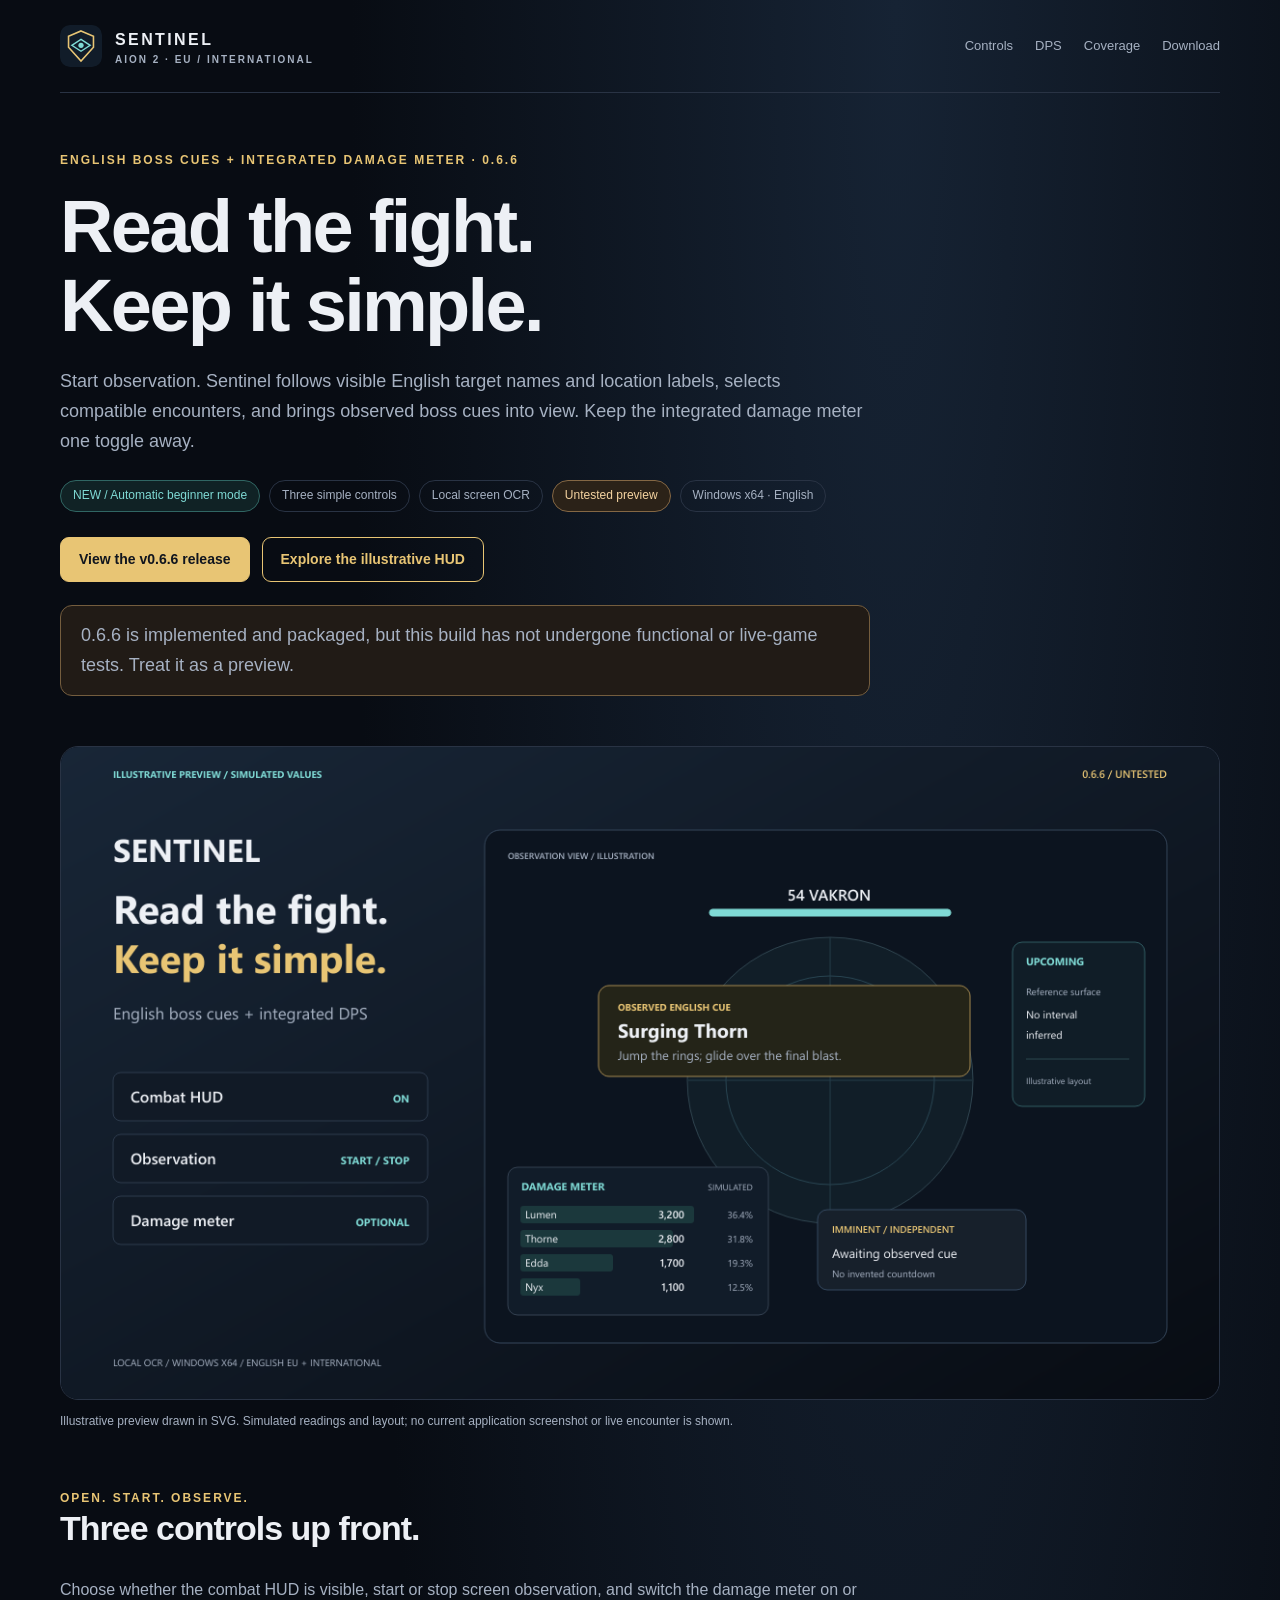
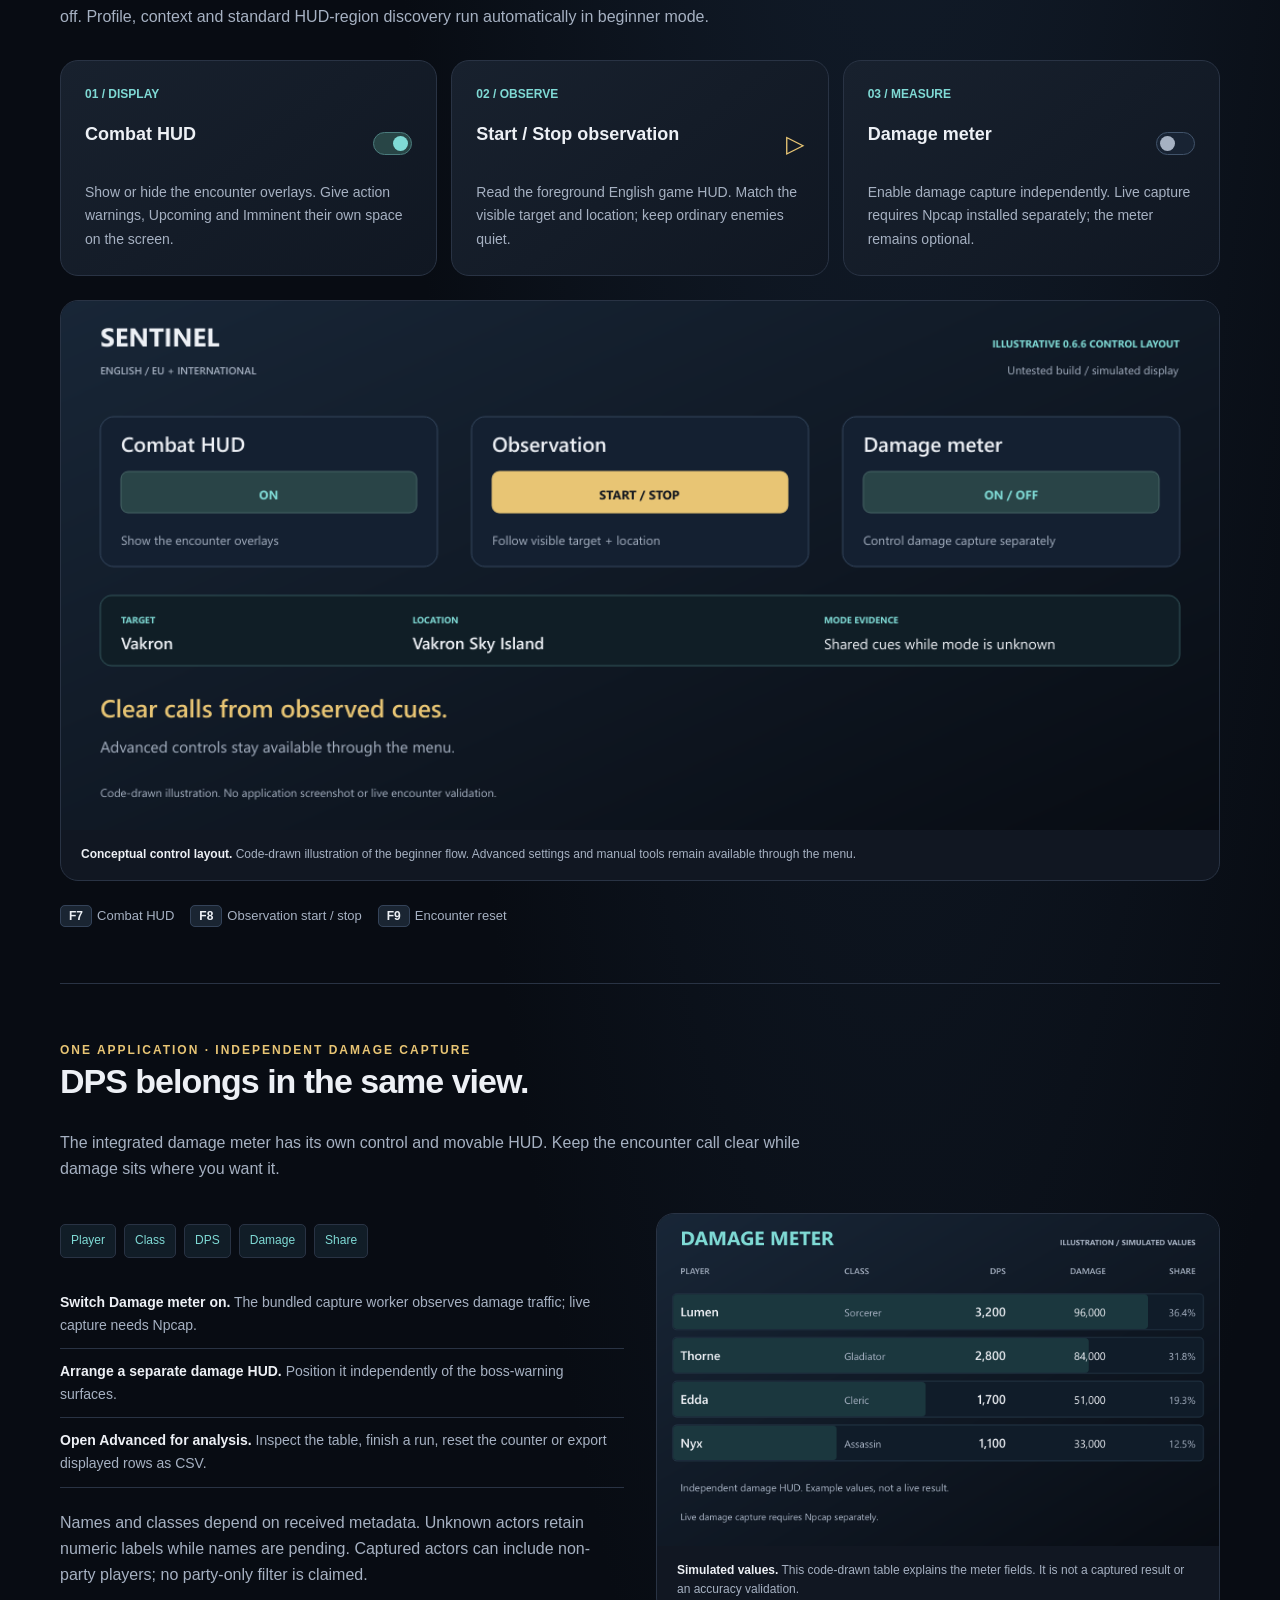
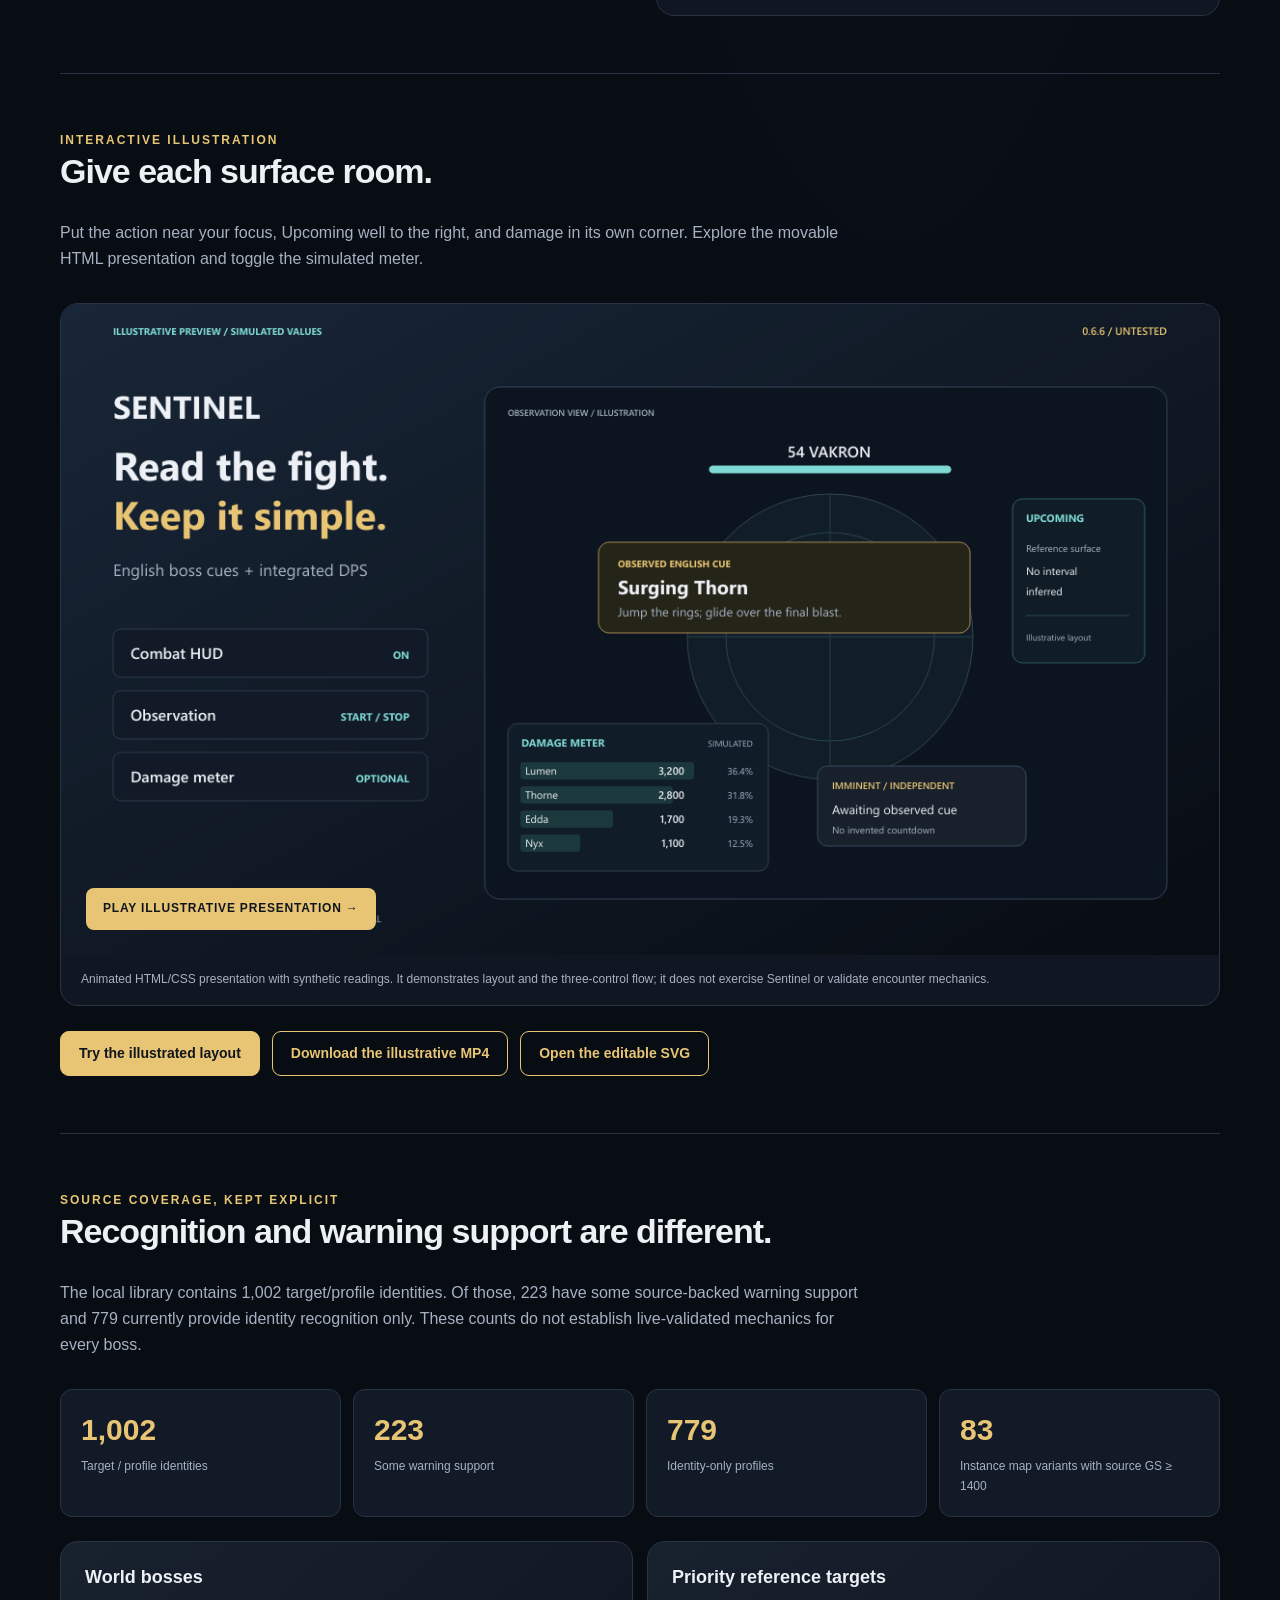
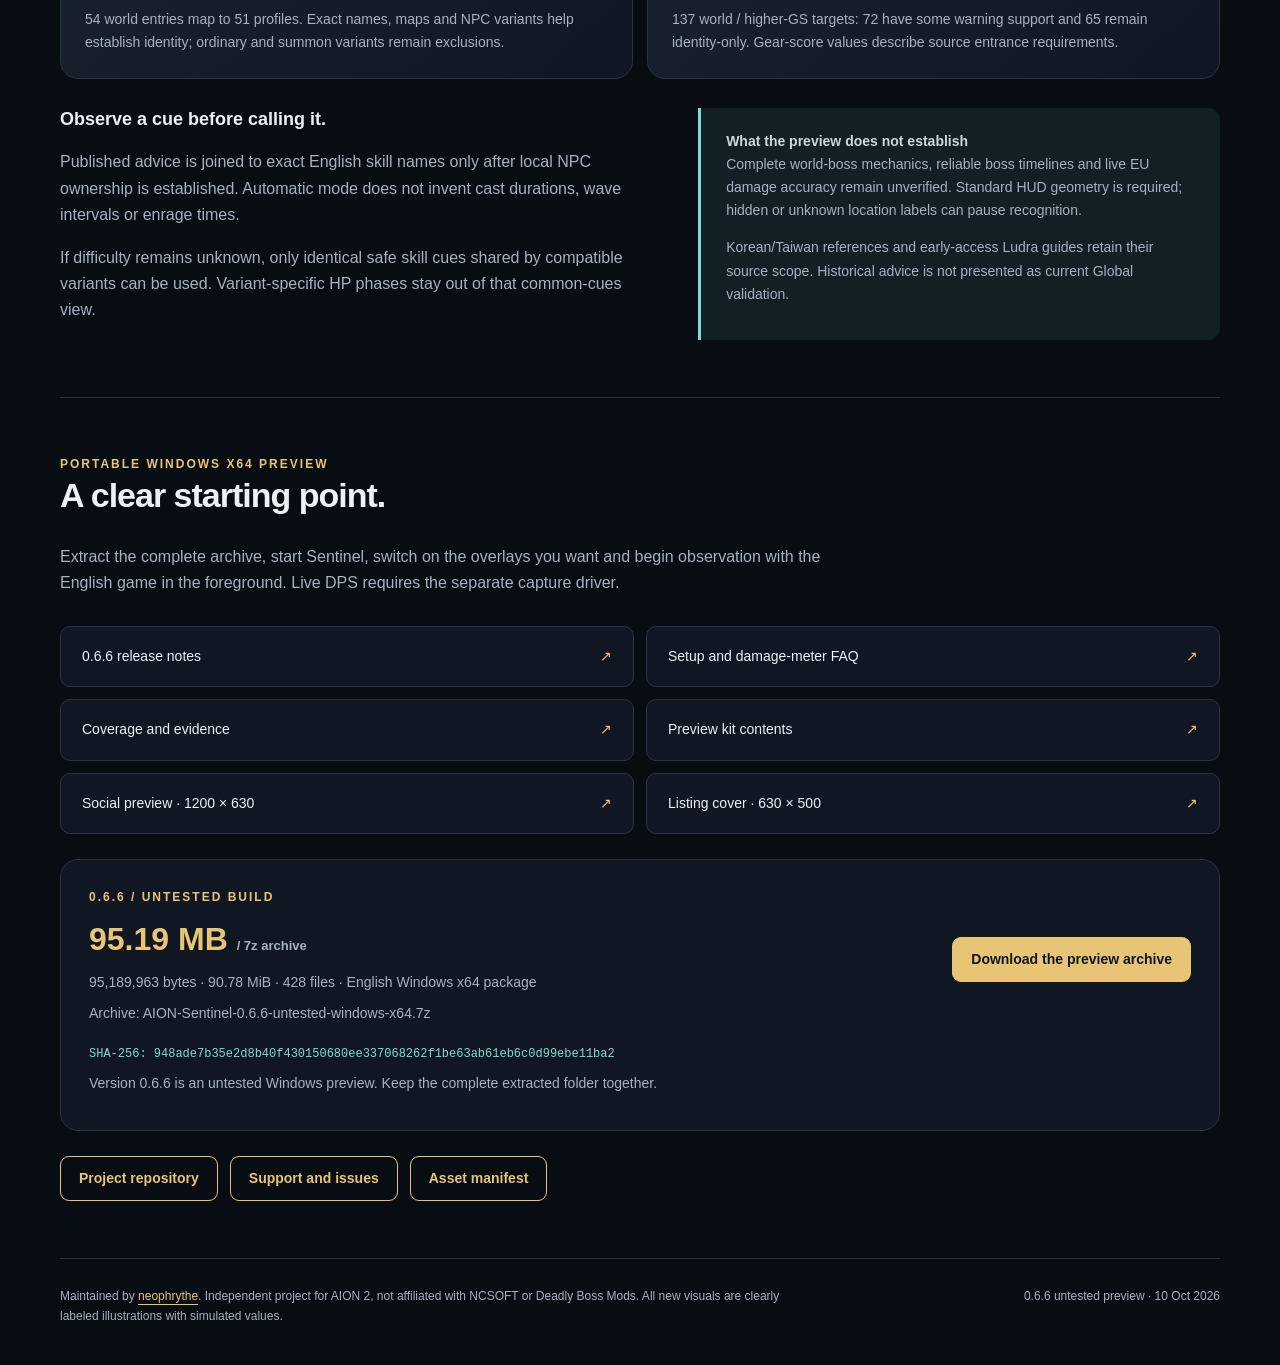
==== docs/index.html @ 68055889 "Publish Sentinel 0.6.6 preview documentation and marketing" ====
<!doctype html>
<html lang="en">
<head>
  <meta charset="utf-8">
  <meta name="viewport" content="width=device-width,initial-scale=1">
  <meta name="description" content="AION Sentinel 0.6.6: automatic English boss-cue observation, three simple controls and an integrated optional damage meter. Untested Windows preview maintained by neophrythe.">
  <meta property="og:title" content="AION Sentinel 0.6.6 — Read the fight. Keep it simple.">
  <meta property="og:description" content="English boss cues + integrated DPS. Three controls, automatic observation. Untested preview.">
  <meta property="og:image" content="https://neophrythe.github.io/Aion-2-Sentinel-DBM-and-Damage-Meter-/assets/sentinel-social.png">
  <title>AION Sentinel 0.6.6 — Read the fight. Keep it simple.</title>
  <link rel="icon" href="assets/sentinel-icon.svg" type="image/svg+xml">
  <link rel="stylesheet" href="assets/styles.css">
</head>
<body>
<div class="wrap">
  <header>
    <a class="brand" href="#top"><img src="assets/sentinel-icon.svg" alt="Sentinel emblem" width="42" height="42"><div>SENTINEL<small>AION 2 · EU / INTERNATIONAL</small></div></a>
    <nav aria-label="Page navigation"><a href="#simple">Controls</a><a href="#dps">DPS</a><a href="#coverage">Coverage</a><a href="#release">Download</a></nav>
  </header>
  <main id="top">
    <div class="intro">
      <div class="eyebrow">English boss cues + integrated damage meter · 0.6.6</div>
      <h1>Read the fight.<br>Keep it simple.</h1>
      <p>Start observation. Sentinel follows visible English target names and location labels, selects compatible encounters, and brings observed boss cues into view. Keep the integrated damage meter one toggle away.</p>
      <div class="pill-row"><span class="pill new">NEW / Automatic beginner mode</span><span class="pill">Three simple controls</span><span class="pill">Local screen OCR</span><span class="pill warning">Untested preview</span><span class="pill">Windows x64 · English</span></div>
      <div class="actions"><a class="button" href="https://github.com/neophrythe/Aion-2-Sentinel-DBM-and-Damage-Meter-/releases/tag/v0.6.6">View the v0.6.6 release</a><a class="button secondary" href="motion/index.html">Explore the illustrative HUD</a></div>
      <p class="status-note">0.6.6 is implemented and packaged, but this build has not undergone functional or live-game tests. Treat it as a preview.</p>
    </div>
    <figure class="hero-art"><img src="assets/sentinel-hero.png" alt="Code-drawn Sentinel illustration showing three controls, an observed boss cue and separate damage, Upcoming and Imminent surfaces" width="1200" height="675"></figure>
    <p class="caption">Illustrative preview drawn in SVG. Simulated readings and layout; no current application screenshot or live encounter is shown.</p>

    <section id="simple">
      <div class="section-head"><div class="eyebrow">Open. Start. Observe.</div><h2>Three controls up front.</h2><p>Choose whether the combat HUD is visible, start or stop screen observation, and switch the damage meter on or off. Profile, context and standard HUD-region discovery run automatically in beginner mode.</p></div>
      <div class="cards">
        <article class="card"><div class="number">01 / DISPLAY</div><div class="control-label"><h3>Combat HUD</h3><span class="switch" aria-hidden="true"></span></div><p>Show or hide the encounter overlays. Give action warnings, Upcoming and Imminent their own space on the screen.</p></article>
        <article class="card"><div class="number">02 / OBSERVE</div><div class="control-label"><h3>Start / Stop observation</h3><span class="play-icon" aria-hidden="true">▷</span></div><p>Read the foreground English game HUD. Match the visible target and location; keep ordinary enemies quiet.</p></article>
        <article class="card"><div class="number">03 / MEASURE</div><div class="control-label"><h3>Damage meter</h3><span class="switch optional" aria-hidden="true"></span></div><p>Enable damage capture independently. Live capture requires Npcap installed separately; the meter remains optional.</p></article>
      </div>
      <figure class="shot" style="margin-top:24px"><img src="assets/control-illustration.png" alt="Illustrative 0.6.6 beginner control layout with Combat HUD, Start / Stop observation and Damage meter" width="1120" height="512" loading="lazy"><figcaption><strong>Conceptual control layout.</strong> Code-drawn illustration of the beginner flow. Advanced settings and manual tools remain available through the menu.</figcaption></figure>
      <div class="keys"><span><kbd>F7</kbd>Combat HUD</span><span><kbd>F8</kbd>Observation start / stop</span><span><kbd>F9</kbd>Encounter reset</span></div>
    </section>

    <section id="dps">
      <div class="section-head"><div class="eyebrow">One application · Independent damage capture</div><h2>DPS belongs in the same view.</h2><p>The integrated damage meter has its own control and movable HUD. Keep the encounter call clear while damage sits where you want it.</p></div>
      <div class="two-col">
        <div><div class="meter-facts"><span>Player</span><span>Class</span><span>DPS</span><span>Damage</span><span>Share</span></div>
          <ol class="steps"><li><strong>Switch Damage meter on.</strong> The bundled capture worker observes damage traffic; live capture needs Npcap.</li><li><strong>Arrange a separate damage HUD.</strong> Position it independently of the boss-warning surfaces.</li><li><strong>Open Advanced for analysis.</strong> Inspect the table, finish a run, reset the counter or export displayed rows as CSV.</li></ol>
          <p>Names and classes depend on received metadata. Unknown actors retain numeric labels while names are pending. Captured actors can include non-party players; no party-only filter is claimed.</p>
        </div>
        <figure class="shot"><img src="assets/damage-illustration.png" alt="Illustrative damage table with simulated players Lumen, Thorne, Edda and Nyx and example DPS, damage and share" width="720" height="425" loading="lazy"><figcaption><strong>Simulated values.</strong> This code-drawn table explains the meter fields. It is not a captured result or an accuracy validation.</figcaption></figure>
      </div>
    </section>

    <section id="motion">
      <div class="section-head"><div class="eyebrow">Interactive illustration</div><h2>Give each surface room.</h2><p>Put the action near your focus, Upcoming well to the right, and damage in its own corner. Explore the movable HTML presentation and toggle the simulated meter.</p></div>
      <figure class="shot"><a class="motion-poster" href="motion/index.html"><img src="assets/sentinel-hero.png" alt="Open the interactive illustrated HUD layout; Upcoming sits well right of the action and DPS panels" width="1200" height="675" loading="lazy"></a><figcaption>Animated HTML/CSS presentation with synthetic readings. It demonstrates layout and the three-control flow; it does not exercise Sentinel or validate encounter mechanics.</figcaption></figure>
      <div class="actions"><a class="button" href="motion/index.html">Try the illustrated layout</a><a class="button secondary" href="motion/sentinel-0.6.6-illustrative-preview.mp4" download>Download the illustrative MP4</a><a class="button secondary" href="assets/sentinel-hero.svg">Open the editable SVG</a></div>
    </section>

    <section id="coverage">
      <div class="section-head"><div class="eyebrow">Source coverage, kept explicit</div><h2>Recognition and warning support are different.</h2><p>The local library contains 1,002 target/profile identities. Of those, 223 have some source-backed warning support and 779 currently provide identity recognition only. These counts do not establish live-validated mechanics for every boss.</p></div>
      <div class="stats"><div class="stat"><strong>1,002</strong><span>Target / profile identities</span></div><div class="stat"><strong>223</strong><span>Some warning support</span></div><div class="stat"><strong>779</strong><span>Identity-only profiles</span></div><div class="stat"><strong>83</strong><span>Instance map variants with source GS ≥ 1400</span></div></div>
      <div class="detail-grid"><article class="card"><h3>World bosses</h3><p>54 world entries map to 51 profiles. Exact names, maps and NPC variants help establish identity; ordinary and summon variants remain exclusions.</p></article><article class="card"><h3>Priority reference targets</h3><p>137 world / higher-GS targets: 72 have some warning support and 65 remain identity-only. Gear-score values describe source entrance requirements.</p></article></div>
      <div class="scope" style="margin-top:29px">
        <div><h3>Observe a cue before calling it.</h3><p>Published advice is joined to exact English skill names only after local NPC ownership is established. Automatic mode does not invent cast durations, wave intervals or enrage times.</p><p>If difficulty remains unknown, only identical safe skill cues shared by compatible variants can be used. Variant-specific HP phases stay out of that common-cues view.</p></div>
        <aside class="note"><strong>What the preview does not establish</strong><p>Complete world-boss mechanics, reliable boss timelines and live EU damage accuracy remain unverified. Standard HUD geometry is required; hidden or unknown location labels can pause recognition.</p><p>Korean/Taiwan references and early-access Ludra guides retain their source scope. Historical advice is not presented as current Global validation.</p></aside>
      </div>
    </section>

    <section id="release">
      <div class="section-head"><div class="eyebrow">Portable Windows x64 preview</div><h2>A clear starting point.</h2><p>Extract the complete archive, start Sentinel, switch on the overlays you want and begin observation with the English game in the foreground. Live DPS requires the separate capture driver.</p></div>
      <div class="documents"><a class="doc" href="copy/GITHUB_RELEASE_EN.md">0.6.6 release notes <span>↗</span></a><a class="doc" href="copy/FAQ_EN.md">Setup and damage-meter FAQ <span>↗</span></a><a class="doc" href="copy/CLAIMS_AUDIT.md">Coverage and evidence <span>↗</span></a><a class="doc" href="README.md">Preview kit contents <span>↗</span></a><a class="doc" href="assets/sentinel-social.png">Social preview · 1200 × 630 <span>↗</span></a><a class="doc" href="assets/sentinel-itch-cover.png">Listing cover · 630 × 500 <span>↗</span></a></div>
      <div class="release"><div class="package-row"><div><div class="eyebrow">0.6.6 / Untested build</div><div class="size">95.19 MB <small>/ 7z archive</small></div><p>95,189,963 bytes · 90.78 MiB · 428 files · English Windows x64 package</p><p>Archive: AION-Sentinel-0.6.6-untested-windows-x64.7z</p></div><div class="actions" style="margin-top:0"><a class="button" href="https://github.com/neophrythe/Aion-2-Sentinel-DBM-and-Damage-Meter-/releases/download/v0.6.6/AION-Sentinel-0.6.6-untested-windows-x64.7z">Download the preview archive</a></div></div><code class="checksum">SHA-256: 948ade7b35e2d8b40f430150680ee337068262f1be63ab61eb6c0d99ebe11ba2</code><p>Version 0.6.6 is an untested Windows preview. Keep the complete extracted folder together.</p></div>
      <div class="actions"><a class="button secondary" href="https://github.com/neophrythe/Aion-2-Sentinel-DBM-and-Damage-Meter-">Project repository</a><a class="button secondary" href="https://github.com/neophrythe/Aion-2-Sentinel-DBM-and-Damage-Meter-/issues">Support and issues</a><a class="button secondary" href="ASSET_MANIFEST.json">Asset manifest</a></div>
    </section>
  </main>
  <footer><p>Maintained by <a href="https://github.com/neophrythe">neophrythe</a>. Independent project for AION 2, not affiliated with NCSOFT or Deadly Boss Mods. All new visuals are clearly labeled illustrations with simulated values.</p><span>0.6.6 untested preview · 10 Oct 2026</span></footer>
</div>
</body>
</html>
---- docs/assets/styles.css ----
:root{color-scheme:dark;--bg:#080c13;--surface:#111722;--line:#293344;--text:#edf0f5;--muted:#a6b1c2;--gold:#e8c574;--teal:#7fdad5;--radius:18px}
*{box-sizing:border-box}html{scroll-behavior:smooth;scroll-padding-top:24px}body{margin:0;background:radial-gradient(ellipse at 70% 0,#162334 0,transparent 43%),var(--bg);color:var(--text);font:16px/1.65 "Segoe UI",Arial,sans-serif}a{color:var(--gold);text-underline-offset:4px}a:hover{color:#fff0c9}img{display:block;max-width:100%;height:auto}button{font:inherit}.wrap{width:min(1160px,calc(100% - 48px));margin:auto}
header{display:flex;justify-content:space-between;align-items:center;gap:22px;padding:25px 0;border-bottom:1px solid var(--line)}.brand{display:flex;align-items:center;gap:13px;font-weight:650;letter-spacing:2.4px;text-decoration:none;color:var(--text)}.brand img{width:42px;height:42px;border-radius:10px}.brand small{display:block;font-size:10px;letter-spacing:2px;color:var(--muted);line-height:1.1}nav{display:flex;gap:22px;font-size:13px}nav a{color:var(--muted);text-decoration:none}
h1,h2,h3,p{margin-top:0}.eyebrow{font-size:12px;letter-spacing:2px;text-transform:uppercase;color:var(--gold);font-weight:600}h1{font-size:clamp(42px,6vw,74px);line-height:1.07;letter-spacing:-2.7px;margin:16px 0 22px}h2{font-size:34px;line-height:1.2;letter-spacing:-1px}h3{font-size:18px;line-height:1.3}.intro{padding:58px 0 32px}.intro p{max-width:810px;font-size:18px;color:var(--muted)}.pill-row{display:flex;flex-wrap:wrap;gap:9px;margin:24px 0}.pill{border:1px solid var(--line);border-radius:30px;padding:5px 12px;font-size:12px;color:var(--muted)}.pill.new{border-color:#306663;color:var(--teal);background:#102225}.pill.warning{border-color:#846744;color:#f5d4a1;background:#2b2218}
.actions{display:flex;flex-wrap:wrap;gap:12px;margin-top:25px}.button{display:inline-flex;align-items:center;justify-content:center;min-height:45px;padding:9px 18px;background:var(--gold);color:#10151e;border:1px solid var(--gold);border-radius:9px;font-size:14px;font-weight:650;text-decoration:none}.button:hover{color:#10151e;background:#ffdf93}.button.secondary{background:transparent;color:var(--gold)}.hero-art{border:1px solid var(--line);border-radius:var(--radius);overflow:hidden;background:#101722;margin:0}.hero-art img{width:100%}.caption{font-size:12px;color:var(--muted);margin:12px 0 0}section{padding:57px 0;border-bottom:1px solid var(--line)}.section-head{max-width:800px;margin-bottom:30px}.section-head p{color:var(--muted)}
.cards{display:grid;grid-template-columns:repeat(3,1fr);gap:14px}.card{padding:24px;border:1px solid var(--line);background:linear-gradient(140deg,#18212e,#101722);border-radius:var(--radius)}.card .number{font-size:12px;color:var(--teal);margin-bottom:18px;font-weight:650}.card p{color:var(--muted);font-size:14px;margin-bottom:0}.control-label{display:flex;align-items:center;justify-content:space-between;gap:16px;margin:17px 0}.switch{width:39px;height:23px;background:#284546;border:1px solid #4b7c7d;border-radius:20px;position:relative}.switch:after{content:"";width:15px;height:15px;border-radius:50%;position:absolute;top:3px;right:3px;background:var(--teal)}.switch.optional{background:#182333;border-color:#41536a}.switch.optional:after{left:3px;right:auto;background:#a6b1c2}.play-icon{color:var(--gold);font-size:24px}
.two-col{display:grid;grid-template-columns:1fr 1fr;gap:32px;align-items:center}.two-col p{color:var(--muted)}.meter-facts{display:flex;flex-wrap:wrap;gap:8px}.meter-facts span{font-size:12px;padding:6px 10px;border:1px solid var(--line);border-radius:5px;background:#111d27;color:var(--teal)}.steps{list-style:none;padding:0;margin:22px 0}.steps li{padding:11px 0;border-bottom:1px solid var(--line);color:var(--muted);font-size:14px}.steps strong{color:var(--text)}figure{margin:0}.shot{border:1px solid var(--line);border-radius:var(--radius);overflow:hidden;background:var(--surface)}.shot img{width:100%}.shot figcaption{padding:15px 20px;font-size:12px;color:var(--muted)}.shot figcaption strong{color:var(--text)}
.scope{display:grid;grid-template-columns:1.15fr 1fr;gap:38px}.scope p{color:var(--muted)}.note{border-left:3px solid var(--teal);background:#102025;border-radius:0 12px 12px 0;padding:22px 25px;color:#cbd9df;font-size:14px}.note p:last-child{margin-bottom:0}.stats{display:grid;grid-template-columns:repeat(4,1fr);gap:12px;margin:24px 0}.stat{padding:20px;border:1px solid var(--line);border-radius:12px;background:#111a26}.stat strong{display:block;font-size:30px;color:var(--gold);font-weight:650;line-height:1.3}.stat span{display:block;margin-top:8px;font-size:12px;color:var(--muted)}.detail-grid{display:grid;grid-template-columns:1fr 1fr;gap:14px}.documents{display:grid;grid-template-columns:repeat(2,1fr);gap:12px}.doc{display:flex;justify-content:space-between;gap:18px;padding:18px 21px;background:var(--surface);border:1px solid var(--line);border-radius:10px;text-decoration:none;color:var(--text);font-size:14px}.doc span{color:var(--gold)}.doc:hover{border-color:var(--gold);color:var(--text)}
.release{background:var(--surface);padding:28px;border:1px solid var(--line);border-radius:var(--radius);margin-top:25px}.release p{margin:7px 0;color:var(--muted);font-size:14px}.release .size{font-size:32px;color:var(--gold);font-weight:650;line-height:1.25;margin:12px 0}.release small{color:var(--muted);font-size:13px}.checksum{display:block;font:12px/1.8 Consolas,monospace;overflow-wrap:anywhere;color:var(--teal);margin-top:12px}.package-row{display:flex;justify-content:space-between;gap:25px;align-items:center}.keys{display:flex;flex-wrap:wrap;gap:16px;margin-top:24px;font-size:13px;color:var(--muted)}kbd{background:#1a2532;border:1px solid #344359;border-radius:5px;padding:3px 8px;margin-right:5px;color:var(--text);font:600 12px "Segoe UI",sans-serif}footer{display:flex;justify-content:space-between;gap:30px;padding:28px 0 38px;color:var(--muted);font-size:12px}footer p{max-width:720px;margin:0}a:focus-visible,button:focus-visible{outline:2px solid var(--teal);outline-offset:5px}
.motion-poster{position:relative;text-decoration:none;display:block}.motion-poster:after{content:"PLAY ILLUSTRATIVE PRESENTATION →";position:absolute;bottom:25px;left:25px;padding:11px 17px;background:#e8c574;color:#10151e;border-radius:8px;font-size:12px;font-weight:700;letter-spacing:.8px}.status-note{border:1px solid #745d3e;background:#211b16;border-radius:12px;padding:15px 20px;margin-top:23px;color:#ebd8bc;font-size:14px}
@media(max-width:850px){.cards{grid-template-columns:1fr}.scope,.two-col{grid-template-columns:1fr;gap:22px}.stats{grid-template-columns:repeat(2,1fr)}.package-row{align-items:flex-start;flex-direction:column}h1{letter-spacing:-1.5px}nav{gap:15px}.intro{padding-top:43px}.control-label{margin:11px 0}.card .number{margin-bottom:10px}}@media(max-width:550px){.wrap{width:calc(100% - 30px)}header{align-items:flex-start}nav{gap:9px;flex-wrap:wrap;justify-content:flex-end;max-width:165px}.brand{font-size:12px;letter-spacing:1px}.brand img{width:33px;height:33px}.intro p{font-size:16px}.documents,.detail-grid{grid-template-columns:1fr}section{padding:39px 0}h2{font-size:27px}footer{flex-direction:column;gap:18px}.motion-poster:after{font-size:9px;left:12px;bottom:12px;padding:8px}.stat{padding:17px}.stat strong{font-size:26px}}@media(prefers-reduced-motion:reduce){html{scroll-behavior:auto}}@media print{body{background:white;color:#111}header,nav,.actions,.motion-poster:after{display:none}.wrap{width:100%}.card,.shot,.note,.release,.doc,.stat{background:white;color:#111;break-inside:avoid}.caption,p,.card p,.section-head p,.scope p,.release p,footer,.stat span{color:#333}a{color:#111}section{padding:20px 0}.intro{padding:15px 0}}
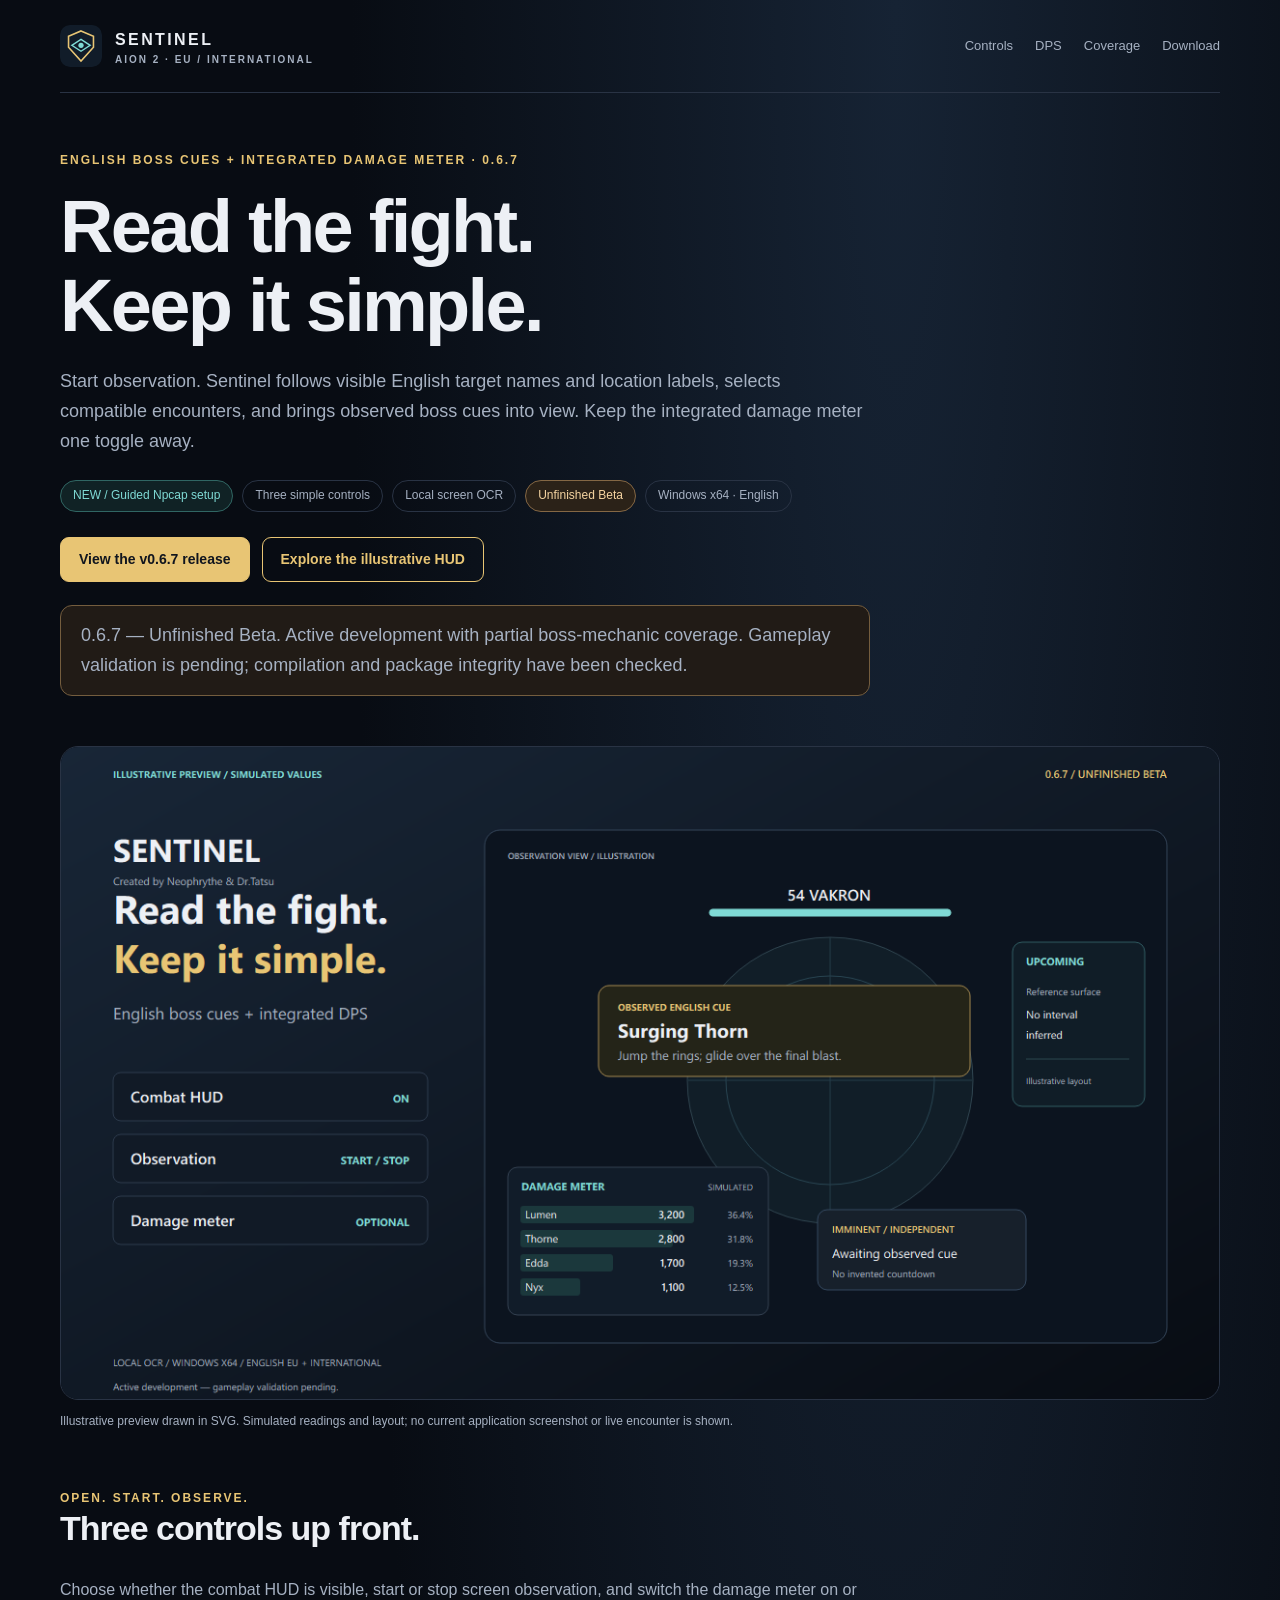
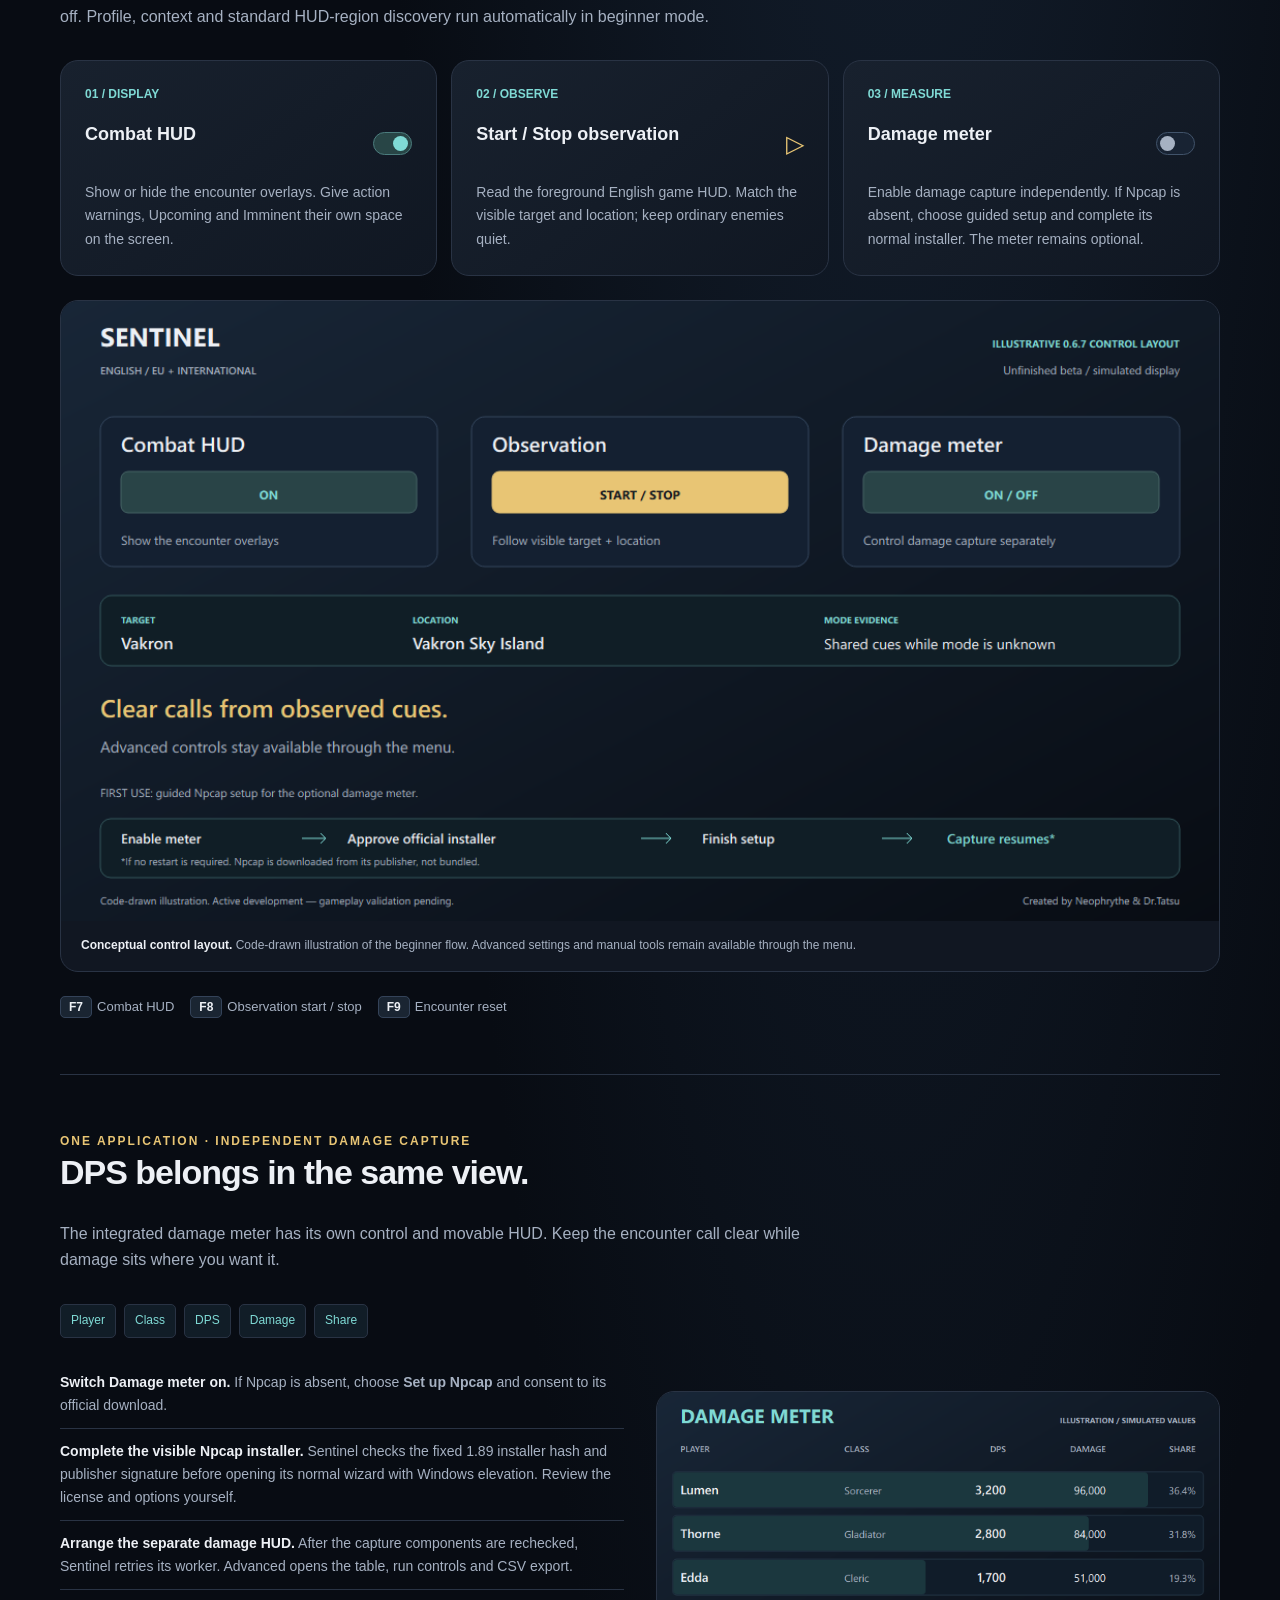
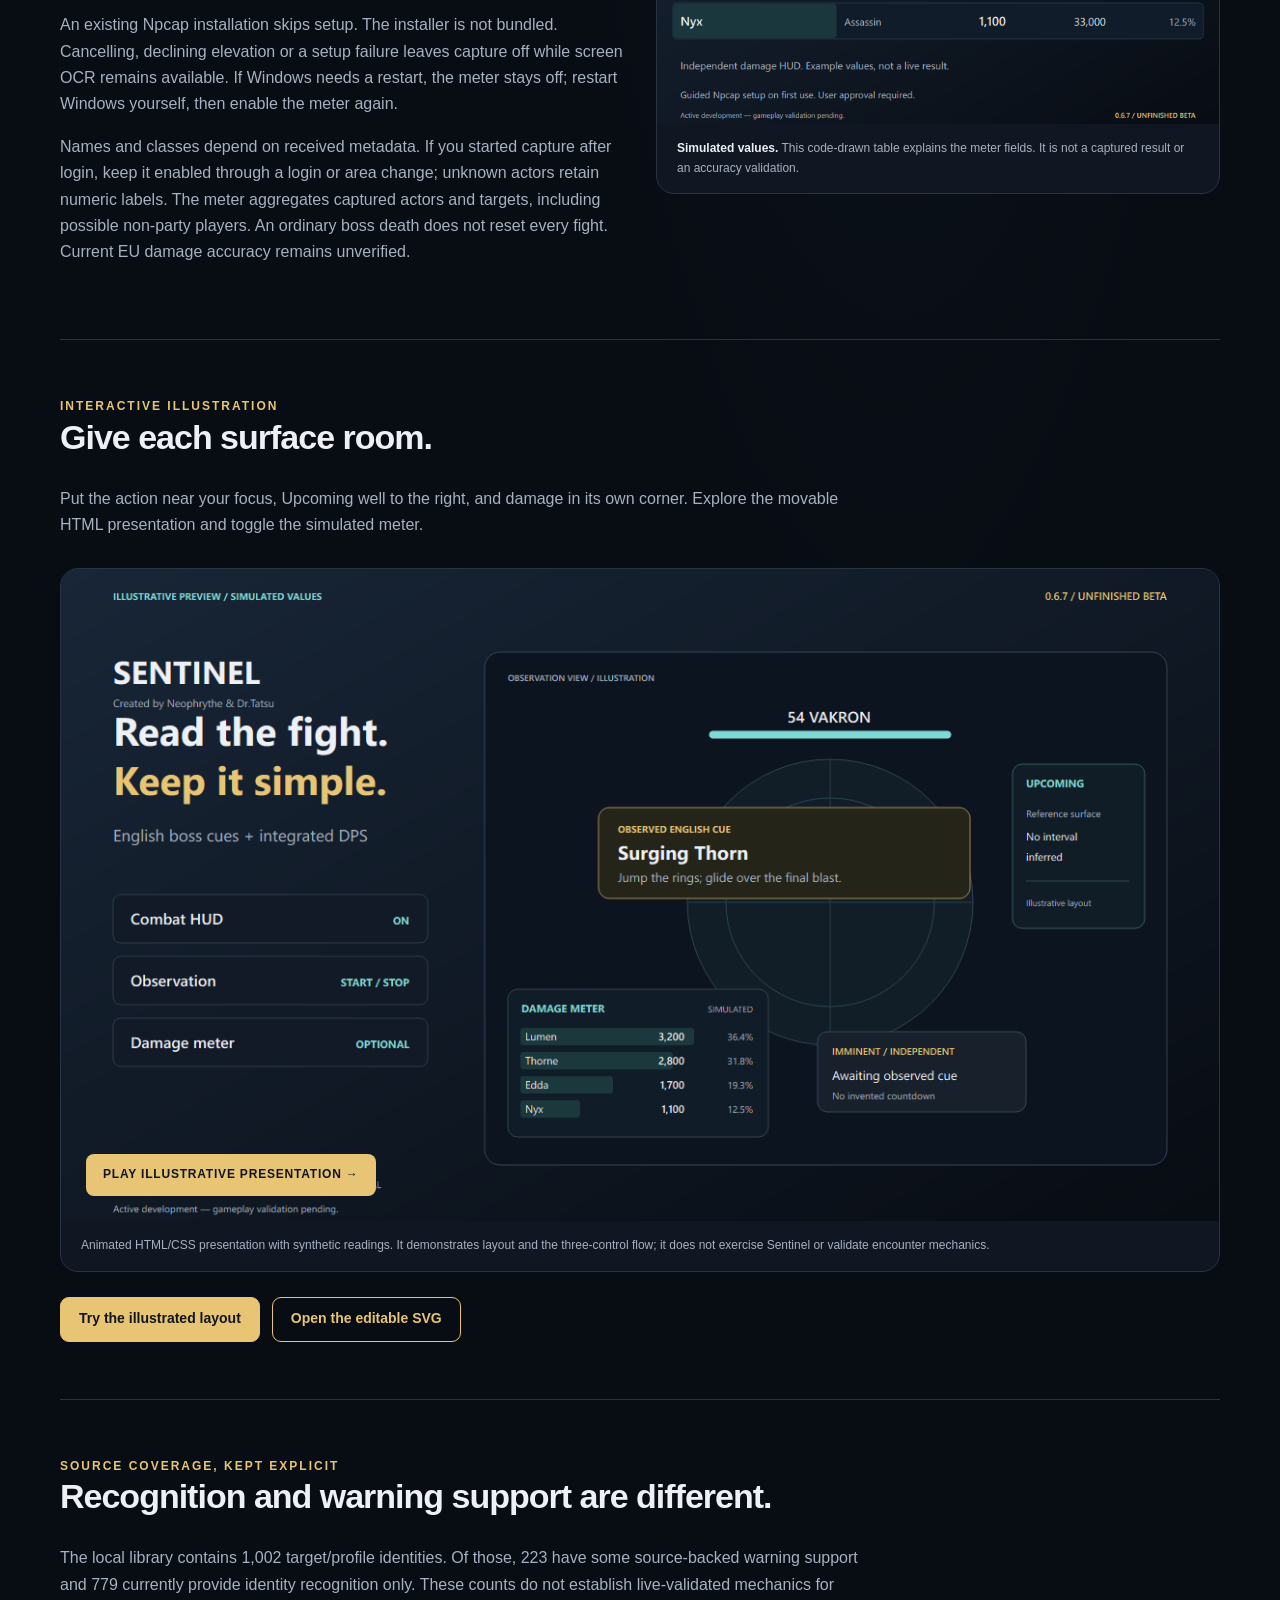
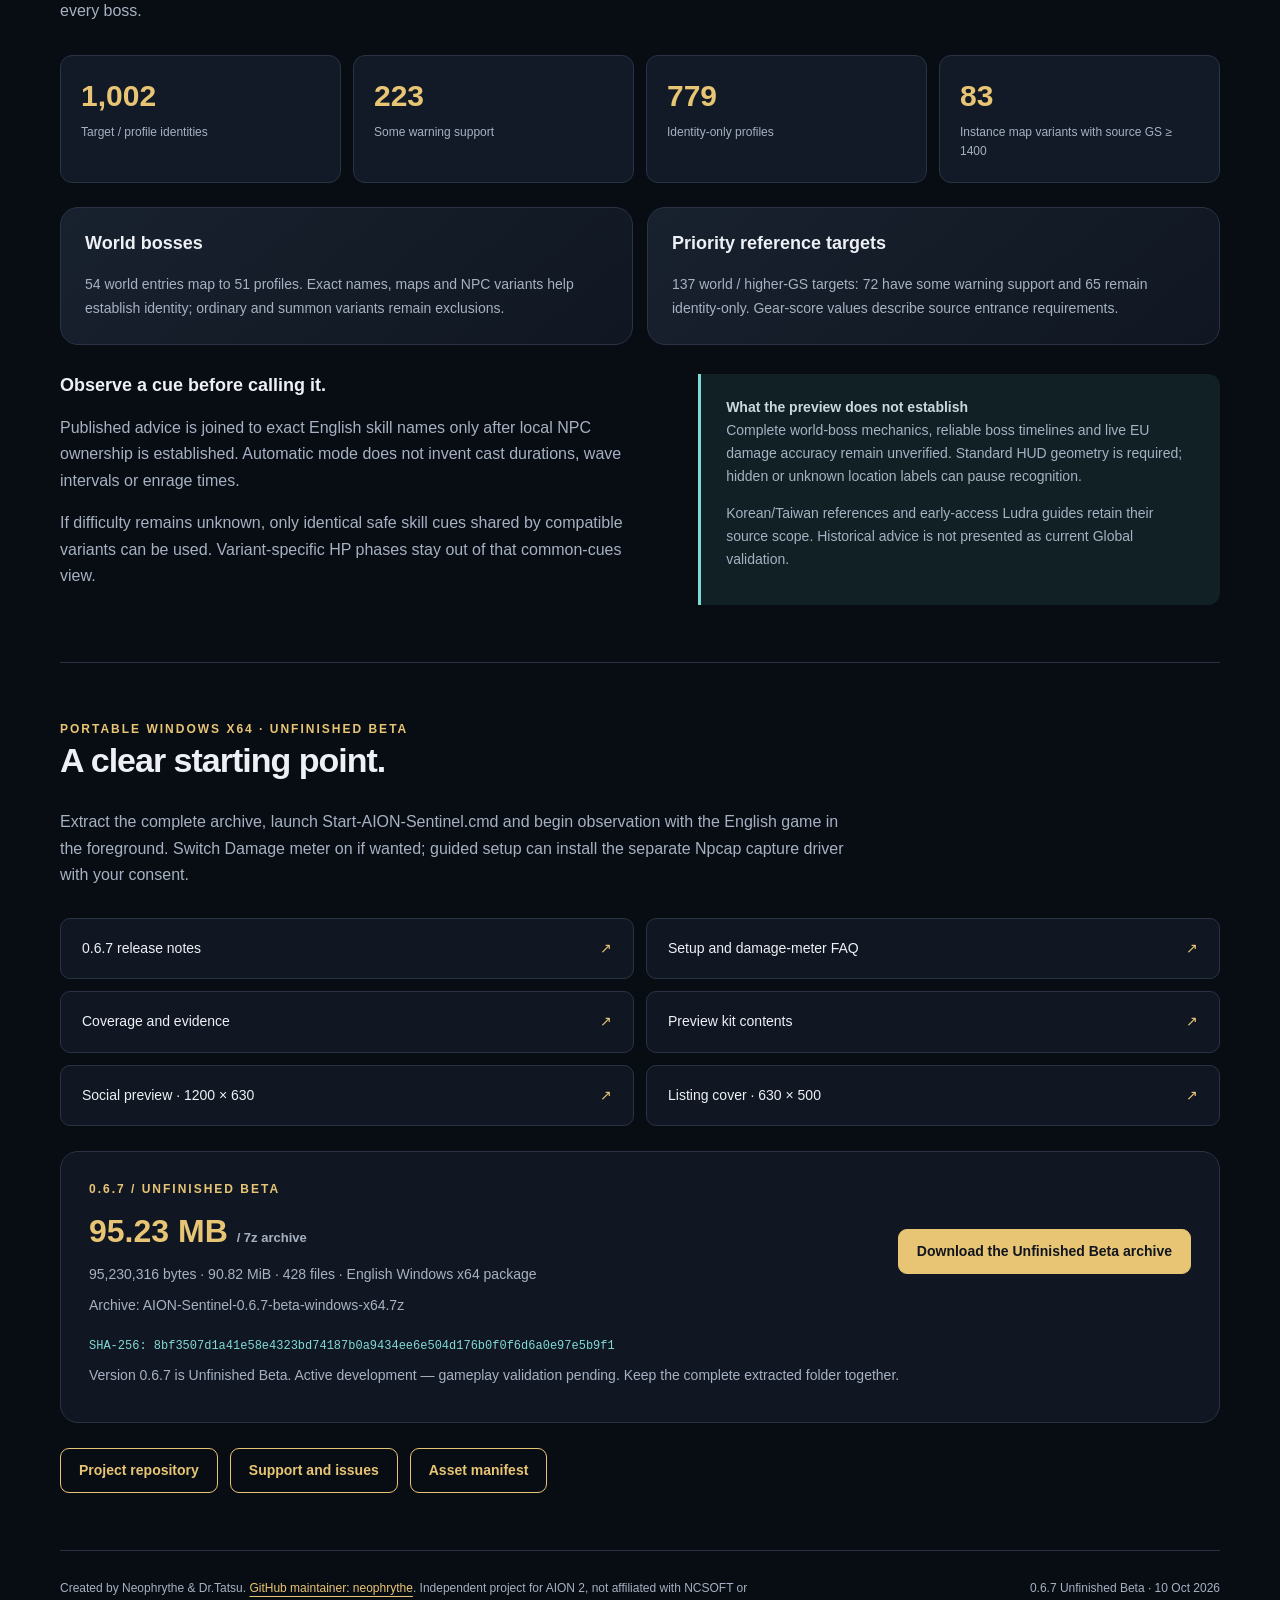
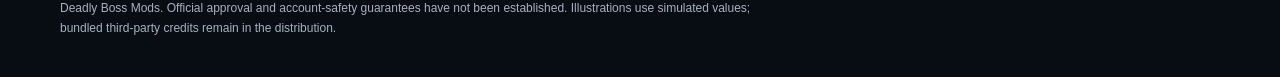
==== commit 394963db: "Update Sentinel presentation and Unfinished Beta wording" ====
--- a/docs/index.html
+++ b/docs/index.html
@@ -3,30 +3,30 @@
 <head>
   <meta charset="utf-8">
   <meta name="viewport" content="width=device-width,initial-scale=1">
-  <meta name="description" content="AION Sentinel 0.6.6: automatic English boss-cue observation, three simple controls and an integrated optional damage meter. Untested Windows preview maintained by neophrythe.">
-  <meta property="og:title" content="AION Sentinel 0.6.6 — Read the fight. Keep it simple.">
-  <meta property="og:description" content="English boss cues + integrated DPS. Three controls, automatic observation. Untested preview.">
-  <meta property="og:image" content="https://neophrythe.github.io/Aion-2-Sentinel-DBM-and-Damage-Meter-/assets/sentinel-social.png">
-  <title>AION Sentinel 0.6.6 — Read the fight. Keep it simple.</title>
-  <link rel="icon" href="assets/sentinel-icon.svg" type="image/svg+xml">
-  <link rel="stylesheet" href="assets/styles.css">
+  <meta name="description" content="AION Sentinel 0.6.7 Unfinished Beta: English boss cues, an optional damage meter and guided Npcap setup. Created by Neophrythe &amp; Dr.Tatsu. Gameplay validation pending.">
+  <meta property="og:title" content="AION Sentinel 0.6.7 — Read the fight. Keep it simple.">
+  <meta property="og:description" content="English boss cues + optional DPS with guided Npcap setup. Unfinished Beta: active development, gameplay validation pending.">
+  <meta property="og:image" content="https://neophrythe.github.io/Aion-2-Sentinel-DBM-and-Damage-Meter-/v0.6.7/assets/sentinel-social.png">
+  <title>AION Sentinel 0.6.7 — Read the fight. Keep it simple.</title>
+  <link rel="icon" href="v0.6.7/assets/sentinel-icon.svg" type="image/svg+xml">
+  <link rel="stylesheet" href="v0.6.7/assets/styles.css">
 </head>
 <body>
 <div class="wrap">
   <header>
-    <a class="brand" href="#top"><img src="assets/sentinel-icon.svg" alt="Sentinel emblem" width="42" height="42"><div>SENTINEL<small>AION 2 · EU / INTERNATIONAL</small></div></a>
+    <a class="brand" href="#top"><img src="v0.6.7/assets/sentinel-icon.svg" alt="Sentinel emblem" width="42" height="42"><div>SENTINEL<small>AION 2 · EU / INTERNATIONAL</small></div></a>
     <nav aria-label="Page navigation"><a href="#simple">Controls</a><a href="#dps">DPS</a><a href="#coverage">Coverage</a><a href="#release">Download</a></nav>
   </header>
   <main id="top">
     <div class="intro">
-      <div class="eyebrow">English boss cues + integrated damage meter · 0.6.6</div>
+      <div class="eyebrow">English boss cues + integrated damage meter · 0.6.7</div>
       <h1>Read the fight.<br>Keep it simple.</h1>
       <p>Start observation. Sentinel follows visible English target names and location labels, selects compatible encounters, and brings observed boss cues into view. Keep the integrated damage meter one toggle away.</p>
-      <div class="pill-row"><span class="pill new">NEW / Automatic beginner mode</span><span class="pill">Three simple controls</span><span class="pill">Local screen OCR</span><span class="pill warning">Untested preview</span><span class="pill">Windows x64 · English</span></div>
-      <div class="actions"><a class="button" href="https://github.com/neophrythe/Aion-2-Sentinel-DBM-and-Damage-Meter-/releases/tag/v0.6.6">View the v0.6.6 release</a><a class="button secondary" href="motion/index.html">Explore the illustrative HUD</a></div>
-      <p class="status-note">0.6.6 is implemented and packaged, but this build has not undergone functional or live-game tests. Treat it as a preview.</p>
+      <div class="pill-row"><span class="pill new">NEW / Guided Npcap setup</span><span class="pill">Three simple controls</span><span class="pill">Local screen OCR</span><span class="pill warning">Unfinished Beta</span><span class="pill">Windows x64 · English</span></div>
+      <div class="actions"><a class="button" href="https://github.com/neophrythe/Aion-2-Sentinel-DBM-and-Damage-Meter-/releases/tag/v0.6.7">View the v0.6.7 release</a><a class="button secondary" href="v0.6.7/motion/index.html">Explore the illustrative HUD</a></div>
+      <p class="status-note">0.6.7 — Unfinished Beta. Active development with partial boss-mechanic coverage. Gameplay validation is pending; compilation and package integrity have been checked.</p>
     </div>
-    <figure class="hero-art"><img src="assets/sentinel-hero.png" alt="Code-drawn Sentinel illustration showing three controls, an observed boss cue and separate damage, Upcoming and Imminent surfaces" width="1200" height="675"></figure>
+    <figure class="hero-art"><img src="v0.6.7/assets/sentinel-hero.png" alt="Code-drawn Sentinel illustration showing three controls, an observed boss cue and separate damage, Upcoming and Imminent surfaces" width="1200" height="675"></figure>
     <p class="caption">Illustrative preview drawn in SVG. Simulated readings and layout; no current application screenshot or live encounter is shown.</p>
 
     <section id="simple">
@@ -34,9 +34,9 @@
       <div class="cards">
         <article class="card"><div class="number">01 / DISPLAY</div><div class="control-label"><h3>Combat HUD</h3><span class="switch" aria-hidden="true"></span></div><p>Show or hide the encounter overlays. Give action warnings, Upcoming and Imminent their own space on the screen.</p></article>
         <article class="card"><div class="number">02 / OBSERVE</div><div class="control-label"><h3>Start / Stop observation</h3><span class="play-icon" aria-hidden="true">▷</span></div><p>Read the foreground English game HUD. Match the visible target and location; keep ordinary enemies quiet.</p></article>
-        <article class="card"><div class="number">03 / MEASURE</div><div class="control-label"><h3>Damage meter</h3><span class="switch optional" aria-hidden="true"></span></div><p>Enable damage capture independently. Live capture requires Npcap installed separately; the meter remains optional.</p></article>
+        <article class="card"><div class="number">03 / MEASURE</div><div class="control-label"><h3>Damage meter</h3><span class="switch optional" aria-hidden="true"></span></div><p>Enable damage capture independently. If Npcap is absent, choose guided setup and complete its normal installer. The meter remains optional.</p></article>
       </div>
-      <figure class="shot" style="margin-top:24px"><img src="assets/control-illustration.png" alt="Illustrative 0.6.6 beginner control layout with Combat HUD, Start / Stop observation and Damage meter" width="1120" height="512" loading="lazy"><figcaption><strong>Conceptual control layout.</strong> Code-drawn illustration of the beginner flow. Advanced settings and manual tools remain available through the menu.</figcaption></figure>
+      <figure class="shot" style="margin-top:24px"><img src="v0.6.7/assets/control-illustration.png" alt="Illustrative 0.6.7 beginner control layout with Combat HUD, Start / Stop observation and Damage meter" width="1120" height="600" loading="lazy"><figcaption><strong>Conceptual control layout.</strong> Code-drawn illustration of the beginner flow. Advanced settings and manual tools remain available through the menu.</figcaption></figure>
       <div class="keys"><span><kbd>F7</kbd>Combat HUD</span><span><kbd>F8</kbd>Observation start / stop</span><span><kbd>F9</kbd>Encounter reset</span></div>
     </section>
 
@@ -44,17 +44,17 @@
       <div class="section-head"><div class="eyebrow">One application · Independent damage capture</div><h2>DPS belongs in the same view.</h2><p>The integrated damage meter has its own control and movable HUD. Keep the encounter call clear while damage sits where you want it.</p></div>
       <div class="two-col">
         <div><div class="meter-facts"><span>Player</span><span>Class</span><span>DPS</span><span>Damage</span><span>Share</span></div>
-          <ol class="steps"><li><strong>Switch Damage meter on.</strong> The bundled capture worker observes damage traffic; live capture needs Npcap.</li><li><strong>Arrange a separate damage HUD.</strong> Position it independently of the boss-warning surfaces.</li><li><strong>Open Advanced for analysis.</strong> Inspect the table, finish a run, reset the counter or export displayed rows as CSV.</li></ol>
-          <p>Names and classes depend on received metadata. Unknown actors retain numeric labels while names are pending. Captured actors can include non-party players; no party-only filter is claimed.</p>
+          <ol class="steps"><li><strong>Switch Damage meter on.</strong> If Npcap is absent, choose <b>Set up Npcap</b> and consent to its official download.</li><li><strong>Complete the visible Npcap installer.</strong> Sentinel checks the fixed 1.89 installer hash and publisher signature before opening its normal wizard with Windows elevation. Review the license and options yourself.</li><li><strong>Arrange the separate damage HUD.</strong> After the capture components are rechecked, Sentinel retries its worker. Advanced opens the table, run controls and CSV export.</li></ol>
+          <p>An existing Npcap installation skips setup. The installer is not bundled. Cancelling, declining elevation or a setup failure leaves capture off while screen OCR remains available. If Windows needs a restart, the meter stays off; restart Windows yourself, then enable the meter again.</p><p>Names and classes depend on received metadata. If you started capture after login, keep it enabled through a login or area change; unknown actors retain numeric labels. The meter aggregates captured actors and targets, including possible non-party players. An ordinary boss death does not reset every fight. Current EU damage accuracy remains unverified.</p>
         </div>
-        <figure class="shot"><img src="assets/damage-illustration.png" alt="Illustrative damage table with simulated players Lumen, Thorne, Edda and Nyx and example DPS, damage and share" width="720" height="425" loading="lazy"><figcaption><strong>Simulated values.</strong> This code-drawn table explains the meter fields. It is not a captured result or an accuracy validation.</figcaption></figure>
+        <figure class="shot"><img src="v0.6.7/assets/damage-illustration.png" alt="Illustrative damage table with simulated players Lumen, Thorne, Edda and Nyx and example DPS, damage and share" width="720" height="425" loading="lazy"><figcaption><strong>Simulated values.</strong> This code-drawn table explains the meter fields. It is not a captured result or an accuracy validation.</figcaption></figure>
       </div>
     </section>
 
     <section id="motion">
       <div class="section-head"><div class="eyebrow">Interactive illustration</div><h2>Give each surface room.</h2><p>Put the action near your focus, Upcoming well to the right, and damage in its own corner. Explore the movable HTML presentation and toggle the simulated meter.</p></div>
-      <figure class="shot"><a class="motion-poster" href="motion/index.html"><img src="assets/sentinel-hero.png" alt="Open the interactive illustrated HUD layout; Upcoming sits well right of the action and DPS panels" width="1200" height="675" loading="lazy"></a><figcaption>Animated HTML/CSS presentation with synthetic readings. It demonstrates layout and the three-control flow; it does not exercise Sentinel or validate encounter mechanics.</figcaption></figure>
-      <div class="actions"><a class="button" href="motion/index.html">Try the illustrated layout</a><a class="button secondary" href="motion/sentinel-0.6.6-illustrative-preview.mp4" download>Download the illustrative MP4</a><a class="button secondary" href="assets/sentinel-hero.svg">Open the editable SVG</a></div>
+      <figure class="shot"><a class="motion-poster" href="v0.6.7/motion/index.html"><img src="v0.6.7/assets/sentinel-hero.png" alt="Open the interactive illustrated HUD layout; Upcoming sits well right of the action and DPS panels" width="1200" height="675" loading="lazy"></a><figcaption>Animated HTML/CSS presentation with synthetic readings. It demonstrates layout and the three-control flow; it does not exercise Sentinel or validate encounter mechanics.</figcaption></figure>
+      <div class="actions"><a class="button" href="v0.6.7/motion/index.html">Try the illustrated layout</a><a class="button secondary" href="v0.6.7/assets/sentinel-hero.svg">Open the editable SVG</a></div>
     </section>
 
     <section id="coverage">
@@ -68,13 +68,13 @@
     </section>
 
     <section id="release">
-      <div class="section-head"><div class="eyebrow">Portable Windows x64 preview</div><h2>A clear starting point.</h2><p>Extract the complete archive, start Sentinel, switch on the overlays you want and begin observation with the English game in the foreground. Live DPS requires the separate capture driver.</p></div>
-      <div class="documents"><a class="doc" href="copy/GITHUB_RELEASE_EN.md">0.6.6 release notes <span>↗</span></a><a class="doc" href="copy/FAQ_EN.md">Setup and damage-meter FAQ <span>↗</span></a><a class="doc" href="copy/CLAIMS_AUDIT.md">Coverage and evidence <span>↗</span></a><a class="doc" href="README.md">Preview kit contents <span>↗</span></a><a class="doc" href="assets/sentinel-social.png">Social preview · 1200 × 630 <span>↗</span></a><a class="doc" href="assets/sentinel-itch-cover.png">Listing cover · 630 × 500 <span>↗</span></a></div>
-      <div class="release"><div class="package-row"><div><div class="eyebrow">0.6.6 / Untested build</div><div class="size">95.19 MB <small>/ 7z archive</small></div><p>95,189,963 bytes · 90.78 MiB · 428 files · English Windows x64 package</p><p>Archive: AION-Sentinel-0.6.6-untested-windows-x64.7z</p></div><div class="actions" style="margin-top:0"><a class="button" href="https://github.com/neophrythe/Aion-2-Sentinel-DBM-and-Damage-Meter-/releases/download/v0.6.6/AION-Sentinel-0.6.6-untested-windows-x64.7z">Download the preview archive</a></div></div><code class="checksum">SHA-256: 948ade7b35e2d8b40f430150680ee337068262f1be63ab61eb6c0d99ebe11ba2</code><p>Version 0.6.6 is an untested Windows preview. Keep the complete extracted folder together.</p></div>
+      <div class="section-head"><div class="eyebrow">Portable Windows x64 · Unfinished Beta</div><h2>A clear starting point.</h2><p>Extract the complete archive, launch Start-AION-Sentinel.cmd and begin observation with the English game in the foreground. Switch Damage meter on if wanted; guided setup can install the separate Npcap capture driver with your consent.</p></div>
+      <div class="documents"><a class="doc" href="copy/0.6.7/GITHUB_RELEASE_EN.md">0.6.7 release notes <span>↗</span></a><a class="doc" href="copy/0.6.7/FAQ_EN.md">Setup and damage-meter FAQ <span>↗</span></a><a class="doc" href="copy/0.6.7/CLAIMS_AUDIT.md">Coverage and evidence <span>↗</span></a><a class="doc" href="README.md">Preview kit contents <span>↗</span></a><a class="doc" href="v0.6.7/assets/sentinel-social.png">Social preview · 1200 × 630 <span>↗</span></a><a class="doc" href="v0.6.7/assets/sentinel-itch-cover.png">Listing cover · 630 × 500 <span>↗</span></a></div>
+      <div class="release"><div class="package-row"><div><div class="eyebrow">0.6.7 / Unfinished Beta</div><div class="size">95.23 MB <small>/ 7z archive</small></div><p>95,230,316 bytes · 90.82 MiB · 428 files · English Windows x64 package</p><p>Archive: AION-Sentinel-0.6.7-beta-windows-x64.7z</p></div><div class="actions" style="margin-top:0"><a class="button" href="https://github.com/neophrythe/Aion-2-Sentinel-DBM-and-Damage-Meter-/releases/download/v0.6.7/AION-Sentinel-0.6.7-beta-windows-x64.7z">Download the Unfinished Beta archive</a></div></div><code class="checksum">SHA-256: 8bf3507d1a41e58e4323bd74187b0a9434ee6e504d176b0f0f6d6a0e97e5b9f1</code><p>Version 0.6.7 is Unfinished Beta. Active development — gameplay validation pending. Keep the complete extracted folder together.</p></div>
       <div class="actions"><a class="button secondary" href="https://github.com/neophrythe/Aion-2-Sentinel-DBM-and-Damage-Meter-">Project repository</a><a class="button secondary" href="https://github.com/neophrythe/Aion-2-Sentinel-DBM-and-Damage-Meter-/issues">Support and issues</a><a class="button secondary" href="ASSET_MANIFEST.json">Asset manifest</a></div>
     </section>
   </main>
-  <footer><p>Maintained by <a href="https://github.com/neophrythe">neophrythe</a>. Independent project for AION 2, not affiliated with NCSOFT or Deadly Boss Mods. All new visuals are clearly labeled illustrations with simulated values.</p><span>0.6.6 untested preview · 10 Oct 2026</span></footer>
+  <footer><p>Created by Neophrythe &amp; Dr.Tatsu. <a href="https://github.com/neophrythe">GitHub maintainer: neophrythe</a>. Independent project for AION 2, not affiliated with NCSOFT or Deadly Boss Mods. Official approval and account-safety guarantees have not been established. Illustrations use simulated values; bundled third-party credits remain in the distribution.</p><span>0.6.7 Unfinished Beta · 10 Oct 2026</span></footer>
 </div>
 </body>
 </html>
--- a/docs/v0.6.7/assets/styles.css
+++ b/docs/v0.6.7/assets/styles.css
@@ -0,0 +1,11 @@
+:root{color-scheme:dark;--bg:#080c13;--surface:#111722;--line:#293344;--text:#edf0f5;--muted:#a6b1c2;--gold:#e8c574;--teal:#7fdad5;--radius:18px}
+*{box-sizing:border-box}html{scroll-behavior:smooth;scroll-padding-top:24px}body{margin:0;background:radial-gradient(ellipse at 70% 0,#162334 0,transparent 43%),var(--bg);color:var(--text);font:16px/1.65 "Segoe UI",Arial,sans-serif}a{color:var(--gold);text-underline-offset:4px}a:hover{color:#fff0c9}img{display:block;max-width:100%;height:auto}button{font:inherit}.wrap{width:min(1160px,calc(100% - 48px));margin:auto}
+header{display:flex;justify-content:space-between;align-items:center;gap:22px;padding:25px 0;border-bottom:1px solid var(--line)}.brand{display:flex;align-items:center;gap:13px;font-weight:650;letter-spacing:2.4px;text-decoration:none;color:var(--text)}.brand img{width:42px;height:42px;border-radius:10px}.brand small{display:block;font-size:10px;letter-spacing:2px;color:var(--muted);line-height:1.1}nav{display:flex;gap:22px;font-size:13px}nav a{color:var(--muted);text-decoration:none}
+h1,h2,h3,p{margin-top:0}.eyebrow{font-size:12px;letter-spacing:2px;text-transform:uppercase;color:var(--gold);font-weight:600}h1{font-size:clamp(42px,6vw,74px);line-height:1.07;letter-spacing:-2.7px;margin:16px 0 22px}h2{font-size:34px;line-height:1.2;letter-spacing:-1px}h3{font-size:18px;line-height:1.3}.intro{padding:58px 0 32px}.intro p{max-width:810px;font-size:18px;color:var(--muted)}.pill-row{display:flex;flex-wrap:wrap;gap:9px;margin:24px 0}.pill{border:1px solid var(--line);border-radius:30px;padding:5px 12px;font-size:12px;color:var(--muted)}.pill.new{border-color:#306663;color:var(--teal);background:#102225}.pill.warning{border-color:#846744;color:#f5d4a1;background:#2b2218}
+.actions{display:flex;flex-wrap:wrap;gap:12px;margin-top:25px}.button{display:inline-flex;align-items:center;justify-content:center;min-height:45px;padding:9px 18px;background:var(--gold);color:#10151e;border:1px solid var(--gold);border-radius:9px;font-size:14px;font-weight:650;text-decoration:none}.button:hover{color:#10151e;background:#ffdf93}.button.secondary{background:transparent;color:var(--gold)}.hero-art{border:1px solid var(--line);border-radius:var(--radius);overflow:hidden;background:#101722;margin:0}.hero-art img{width:100%}.caption{font-size:12px;color:var(--muted);margin:12px 0 0}section{padding:57px 0;border-bottom:1px solid var(--line)}.section-head{max-width:800px;margin-bottom:30px}.section-head p{color:var(--muted)}
+.cards{display:grid;grid-template-columns:repeat(3,1fr);gap:14px}.card{padding:24px;border:1px solid var(--line);background:linear-gradient(140deg,#18212e,#101722);border-radius:var(--radius)}.card .number{font-size:12px;color:var(--teal);margin-bottom:18px;font-weight:650}.card p{color:var(--muted);font-size:14px;margin-bottom:0}.control-label{display:flex;align-items:center;justify-content:space-between;gap:16px;margin:17px 0}.switch{width:39px;height:23px;background:#284546;border:1px solid #4b7c7d;border-radius:20px;position:relative}.switch:after{content:"";width:15px;height:15px;border-radius:50%;position:absolute;top:3px;right:3px;background:var(--teal)}.switch.optional{background:#182333;border-color:#41536a}.switch.optional:after{left:3px;right:auto;background:#a6b1c2}.play-icon{color:var(--gold);font-size:24px}
+.two-col{display:grid;grid-template-columns:1fr 1fr;gap:32px;align-items:center}.two-col p{color:var(--muted)}.meter-facts{display:flex;flex-wrap:wrap;gap:8px}.meter-facts span{font-size:12px;padding:6px 10px;border:1px solid var(--line);border-radius:5px;background:#111d27;color:var(--teal)}.steps{list-style:none;padding:0;margin:22px 0}.steps li{padding:11px 0;border-bottom:1px solid var(--line);color:var(--muted);font-size:14px}.steps strong{color:var(--text)}figure{margin:0}.shot{border:1px solid var(--line);border-radius:var(--radius);overflow:hidden;background:var(--surface)}.shot img{width:100%}.shot figcaption{padding:15px 20px;font-size:12px;color:var(--muted)}.shot figcaption strong{color:var(--text)}
+.scope{display:grid;grid-template-columns:1.15fr 1fr;gap:38px}.scope p{color:var(--muted)}.note{border-left:3px solid var(--teal);background:#102025;border-radius:0 12px 12px 0;padding:22px 25px;color:#cbd9df;font-size:14px}.note p:last-child{margin-bottom:0}.stats{display:grid;grid-template-columns:repeat(4,1fr);gap:12px;margin:24px 0}.stat{padding:20px;border:1px solid var(--line);border-radius:12px;background:#111a26}.stat strong{display:block;font-size:30px;color:var(--gold);font-weight:650;line-height:1.3}.stat span{display:block;margin-top:8px;font-size:12px;color:var(--muted)}.detail-grid{display:grid;grid-template-columns:1fr 1fr;gap:14px}.documents{display:grid;grid-template-columns:repeat(2,1fr);gap:12px}.doc{display:flex;justify-content:space-between;gap:18px;padding:18px 21px;background:var(--surface);border:1px solid var(--line);border-radius:10px;text-decoration:none;color:var(--text);font-size:14px}.doc span{color:var(--gold)}.doc:hover{border-color:var(--gold);color:var(--text)}
+.release{background:var(--surface);padding:28px;border:1px solid var(--line);border-radius:var(--radius);margin-top:25px}.release p{margin:7px 0;color:var(--muted);font-size:14px}.release .size{font-size:32px;color:var(--gold);font-weight:650;line-height:1.25;margin:12px 0}.release small{color:var(--muted);font-size:13px}.checksum{display:block;font:12px/1.8 Consolas,monospace;overflow-wrap:anywhere;color:var(--teal);margin-top:12px}.package-row{display:flex;justify-content:space-between;gap:25px;align-items:center}.keys{display:flex;flex-wrap:wrap;gap:16px;margin-top:24px;font-size:13px;color:var(--muted)}kbd{background:#1a2532;border:1px solid #344359;border-radius:5px;padding:3px 8px;margin-right:5px;color:var(--text);font:600 12px "Segoe UI",sans-serif}footer{display:flex;justify-content:space-between;gap:30px;padding:28px 0 38px;color:var(--muted);font-size:12px}footer p{max-width:720px;margin:0}a:focus-visible,button:focus-visible{outline:2px solid var(--teal);outline-offset:5px}
+.motion-poster{position:relative;text-decoration:none;display:block}.motion-poster:after{content:"PLAY ILLUSTRATIVE PRESENTATION →";position:absolute;bottom:25px;left:25px;padding:11px 17px;background:#e8c574;color:#10151e;border-radius:8px;font-size:12px;font-weight:700;letter-spacing:.8px}.status-note{border:1px solid #745d3e;background:#211b16;border-radius:12px;padding:15px 20px;margin-top:23px;color:#ebd8bc;font-size:14px}
+@media(max-width:850px){.cards{grid-template-columns:1fr}.scope,.two-col{grid-template-columns:1fr;gap:22px}.stats{grid-template-columns:repeat(2,1fr)}.package-row{align-items:flex-start;flex-direction:column}h1{letter-spacing:-1.5px}nav{gap:15px}.intro{padding-top:43px}.control-label{margin:11px 0}.card .number{margin-bottom:10px}}@media(max-width:550px){.wrap{width:calc(100% - 30px)}header{align-items:flex-start}nav{gap:9px;flex-wrap:wrap;justify-content:flex-end;max-width:165px}.brand{font-size:12px;letter-spacing:1px}.brand img{width:33px;height:33px}.intro p{font-size:16px}.documents,.detail-grid{grid-template-columns:1fr}section{padding:39px 0}h2{font-size:27px}footer{flex-direction:column;gap:18px}.motion-poster:after{font-size:9px;left:12px;bottom:12px;padding:8px}.stat{padding:17px}.stat strong{font-size:26px}}@media(prefers-reduced-motion:reduce){html{scroll-behavior:auto}}@media print{body{background:white;color:#111}header,nav,.actions,.motion-poster:after{display:none}.wrap{width:100%}.card,.shot,.note,.release,.doc,.stat{background:white;color:#111;break-inside:avoid}.caption,p,.card p,.section-head p,.scope p,.release p,footer,.stat span{color:#333}a{color:#111}section{padding:20px 0}.intro{padding:15px 0}}
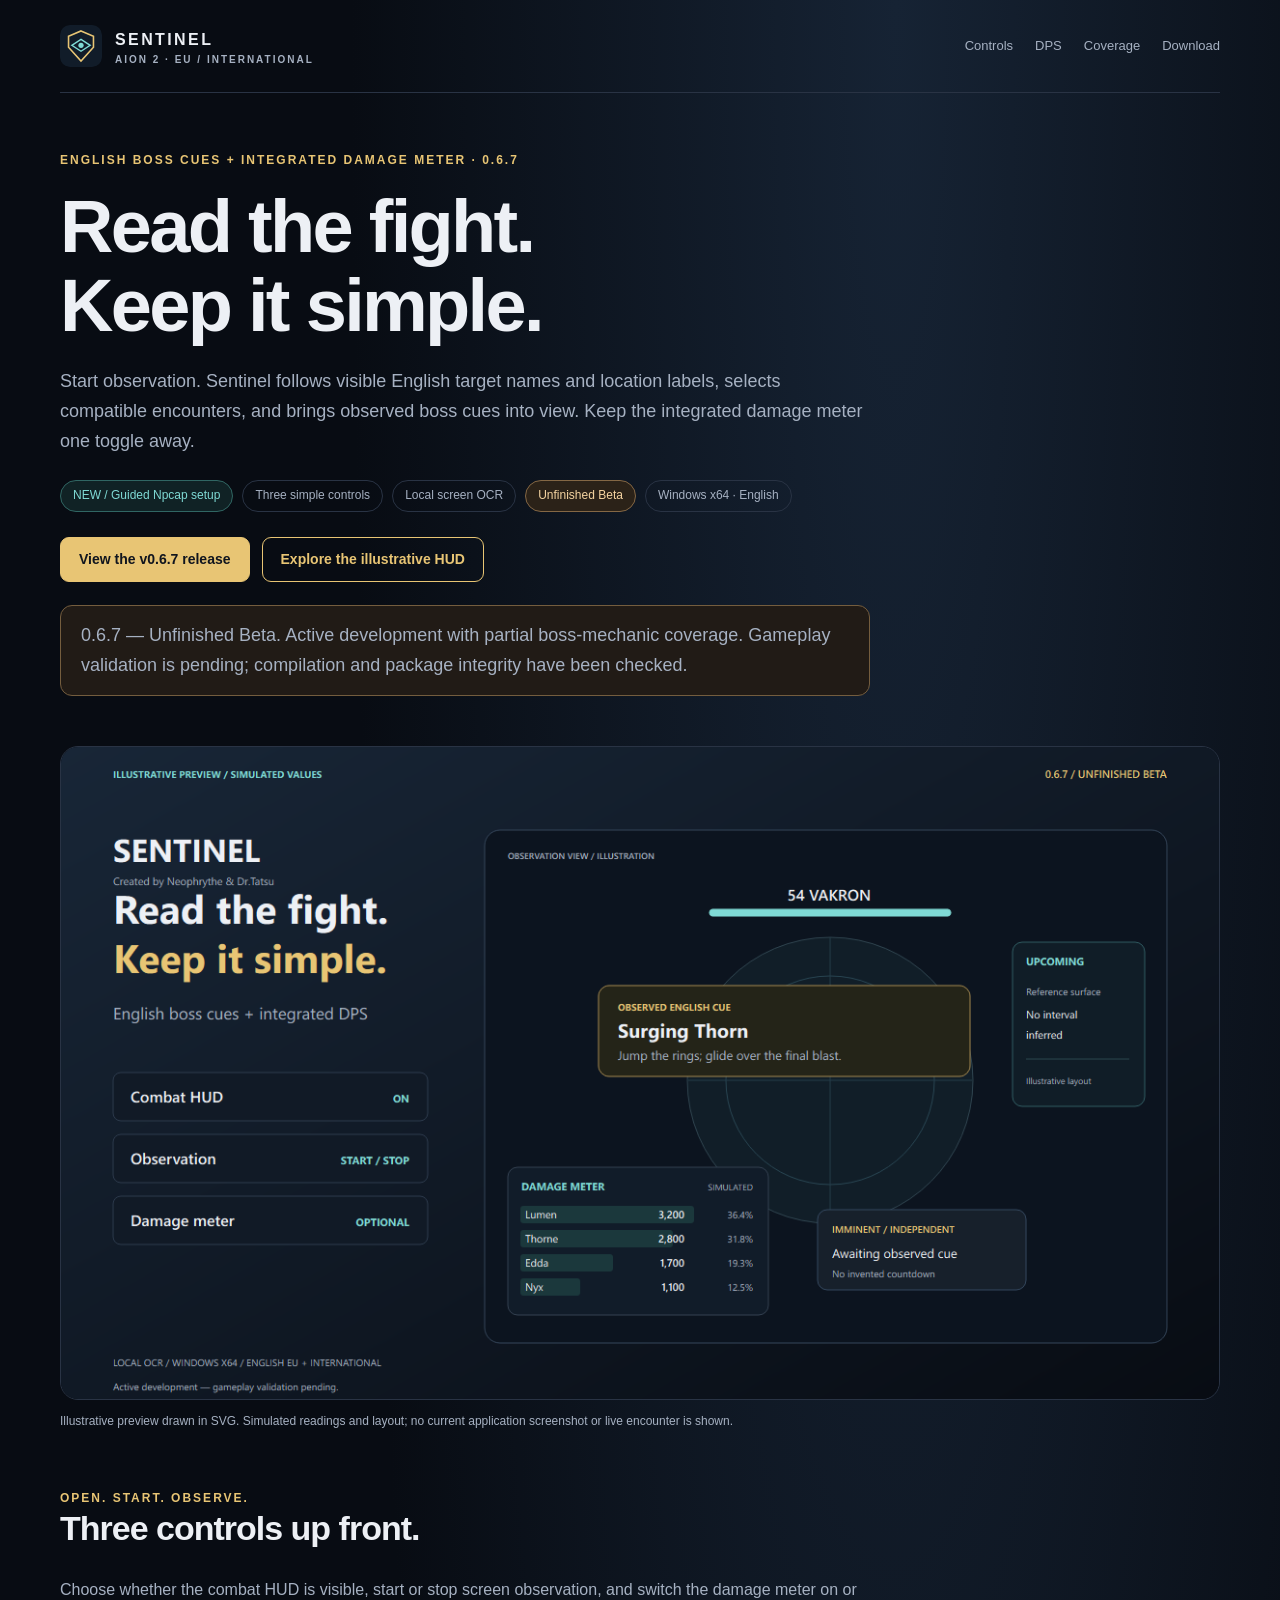
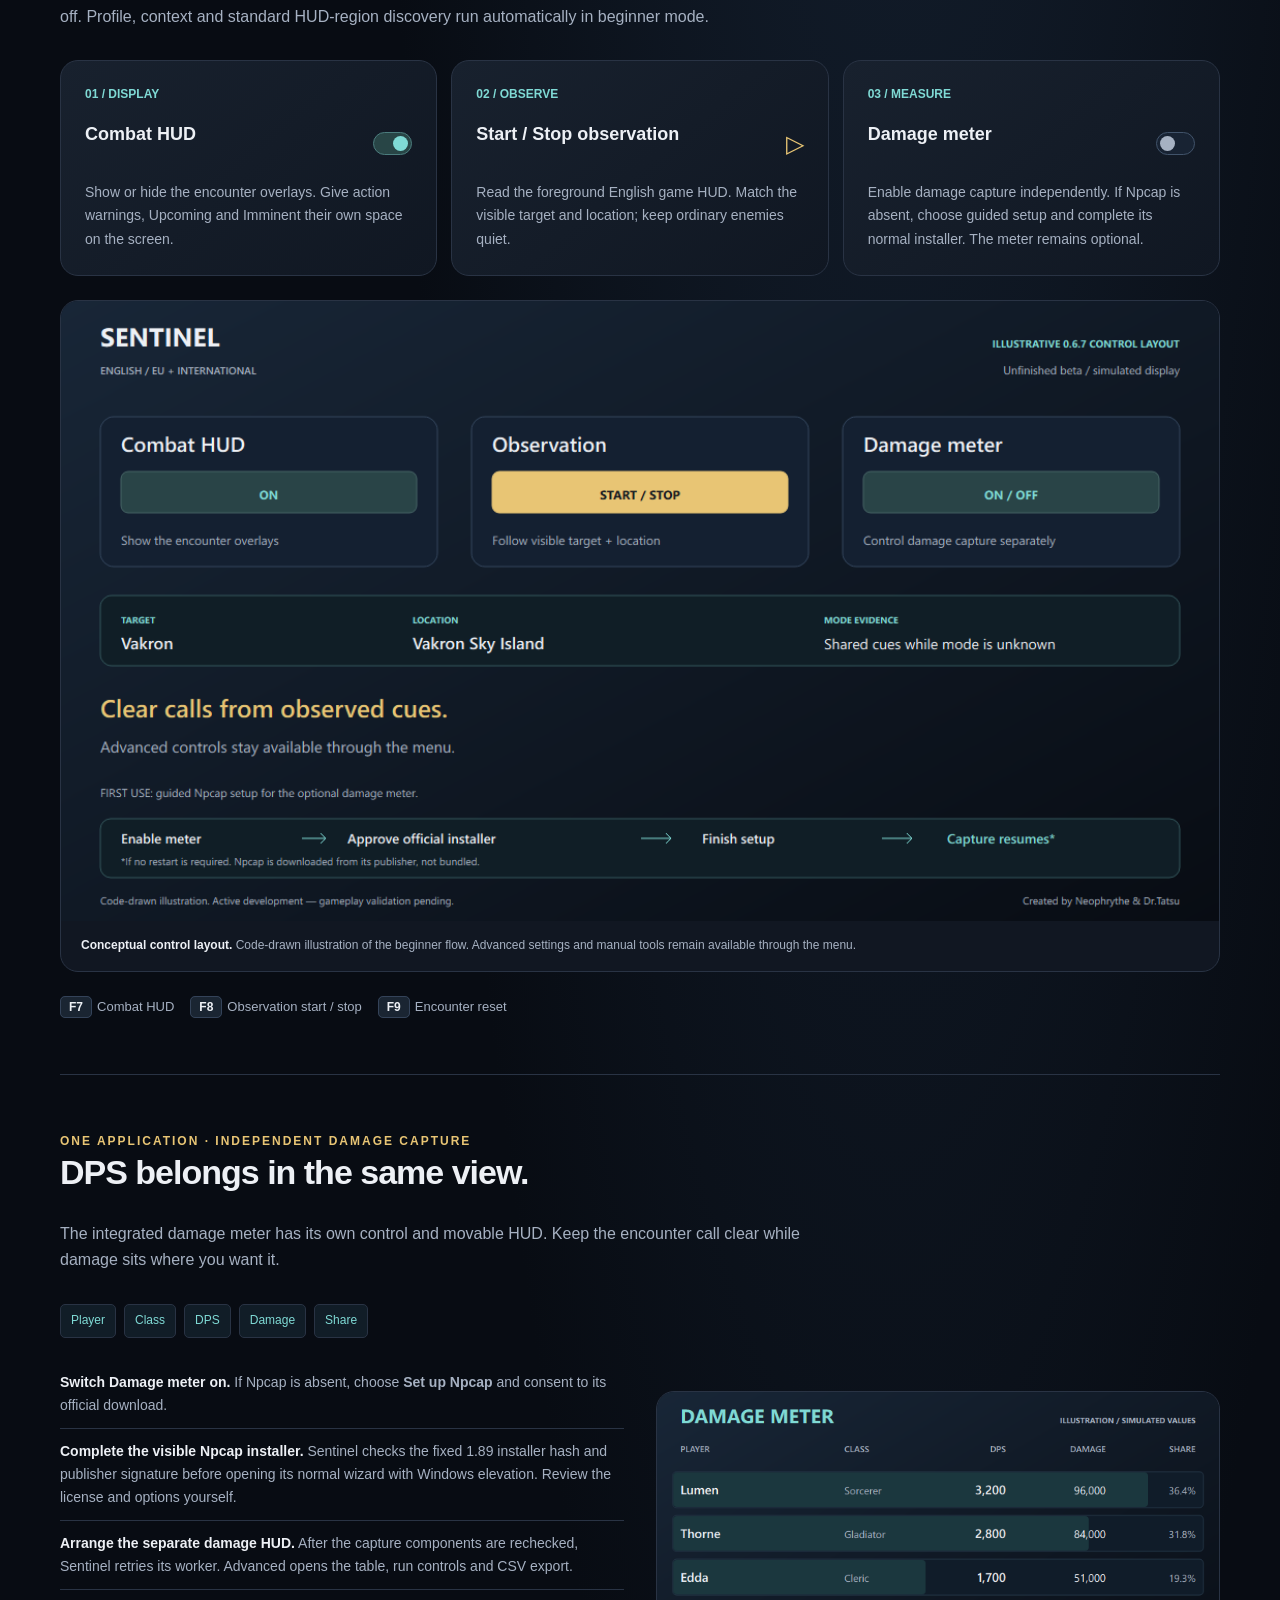
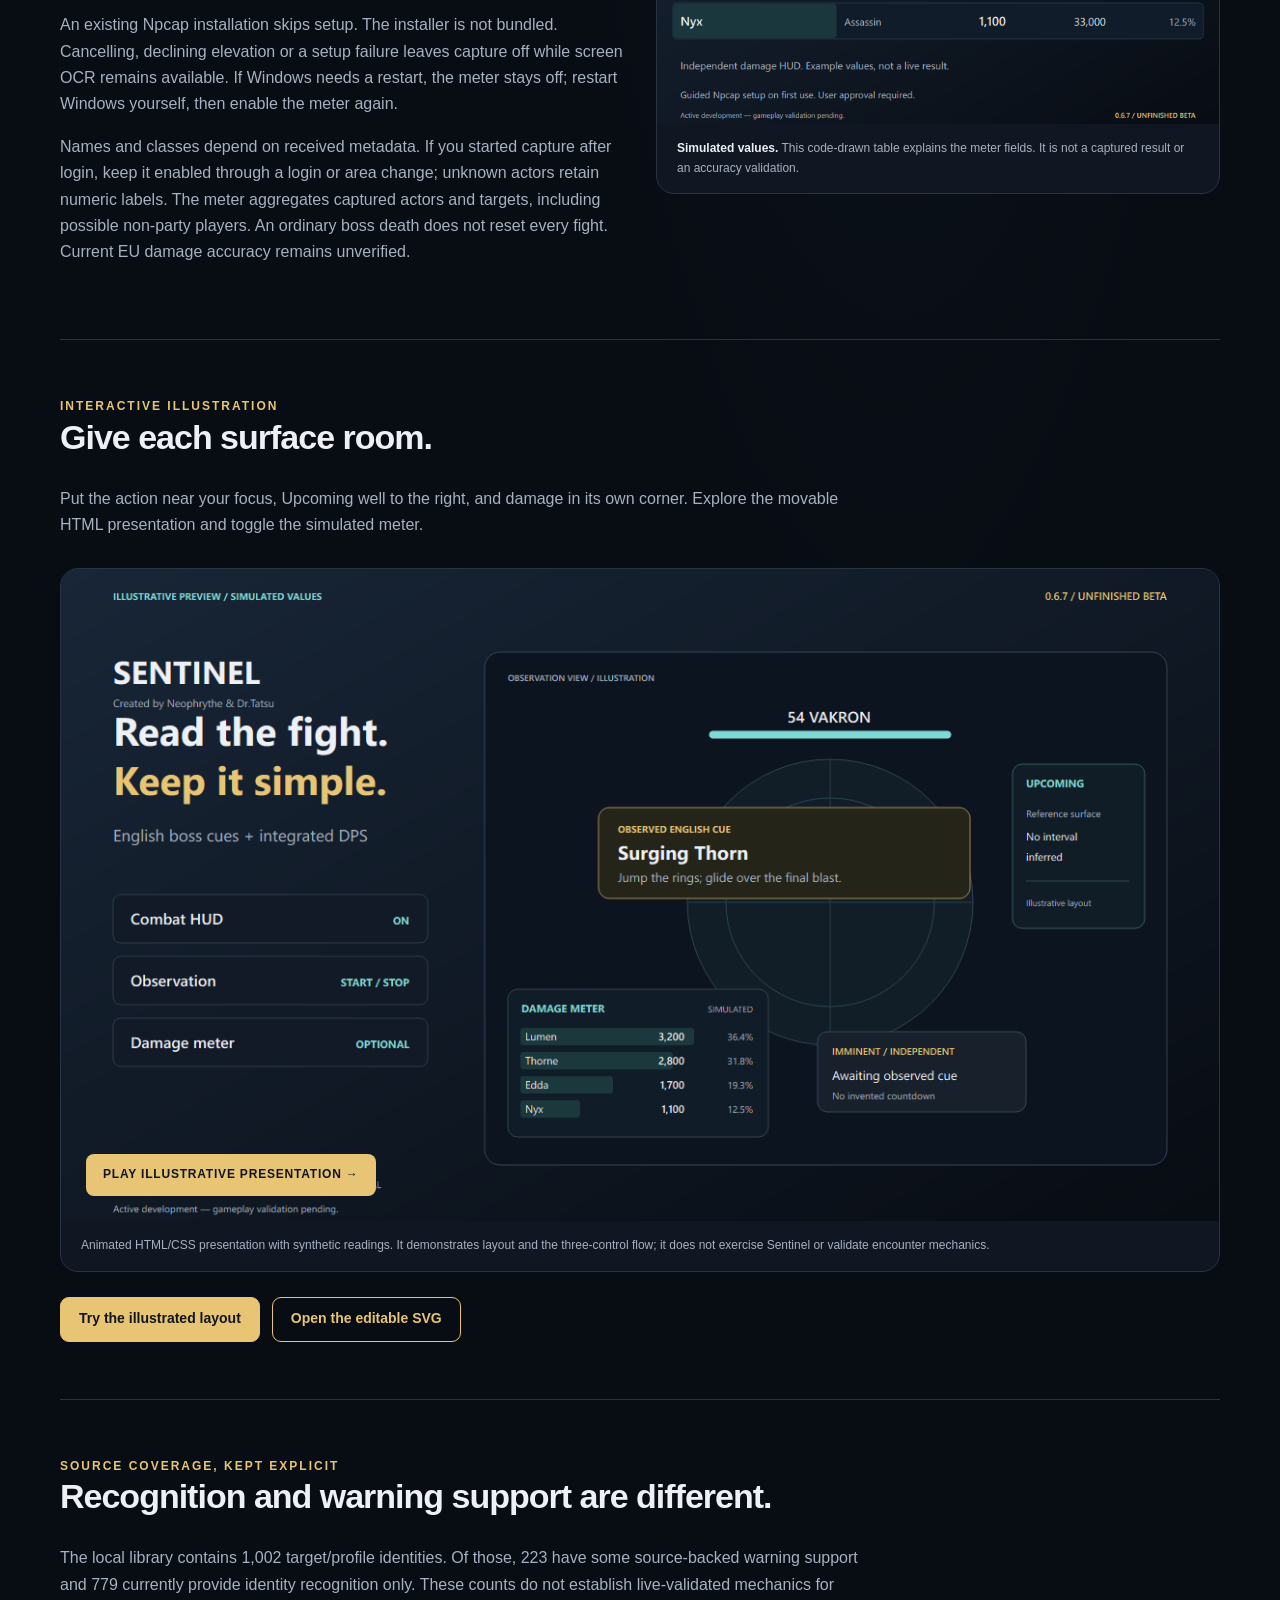
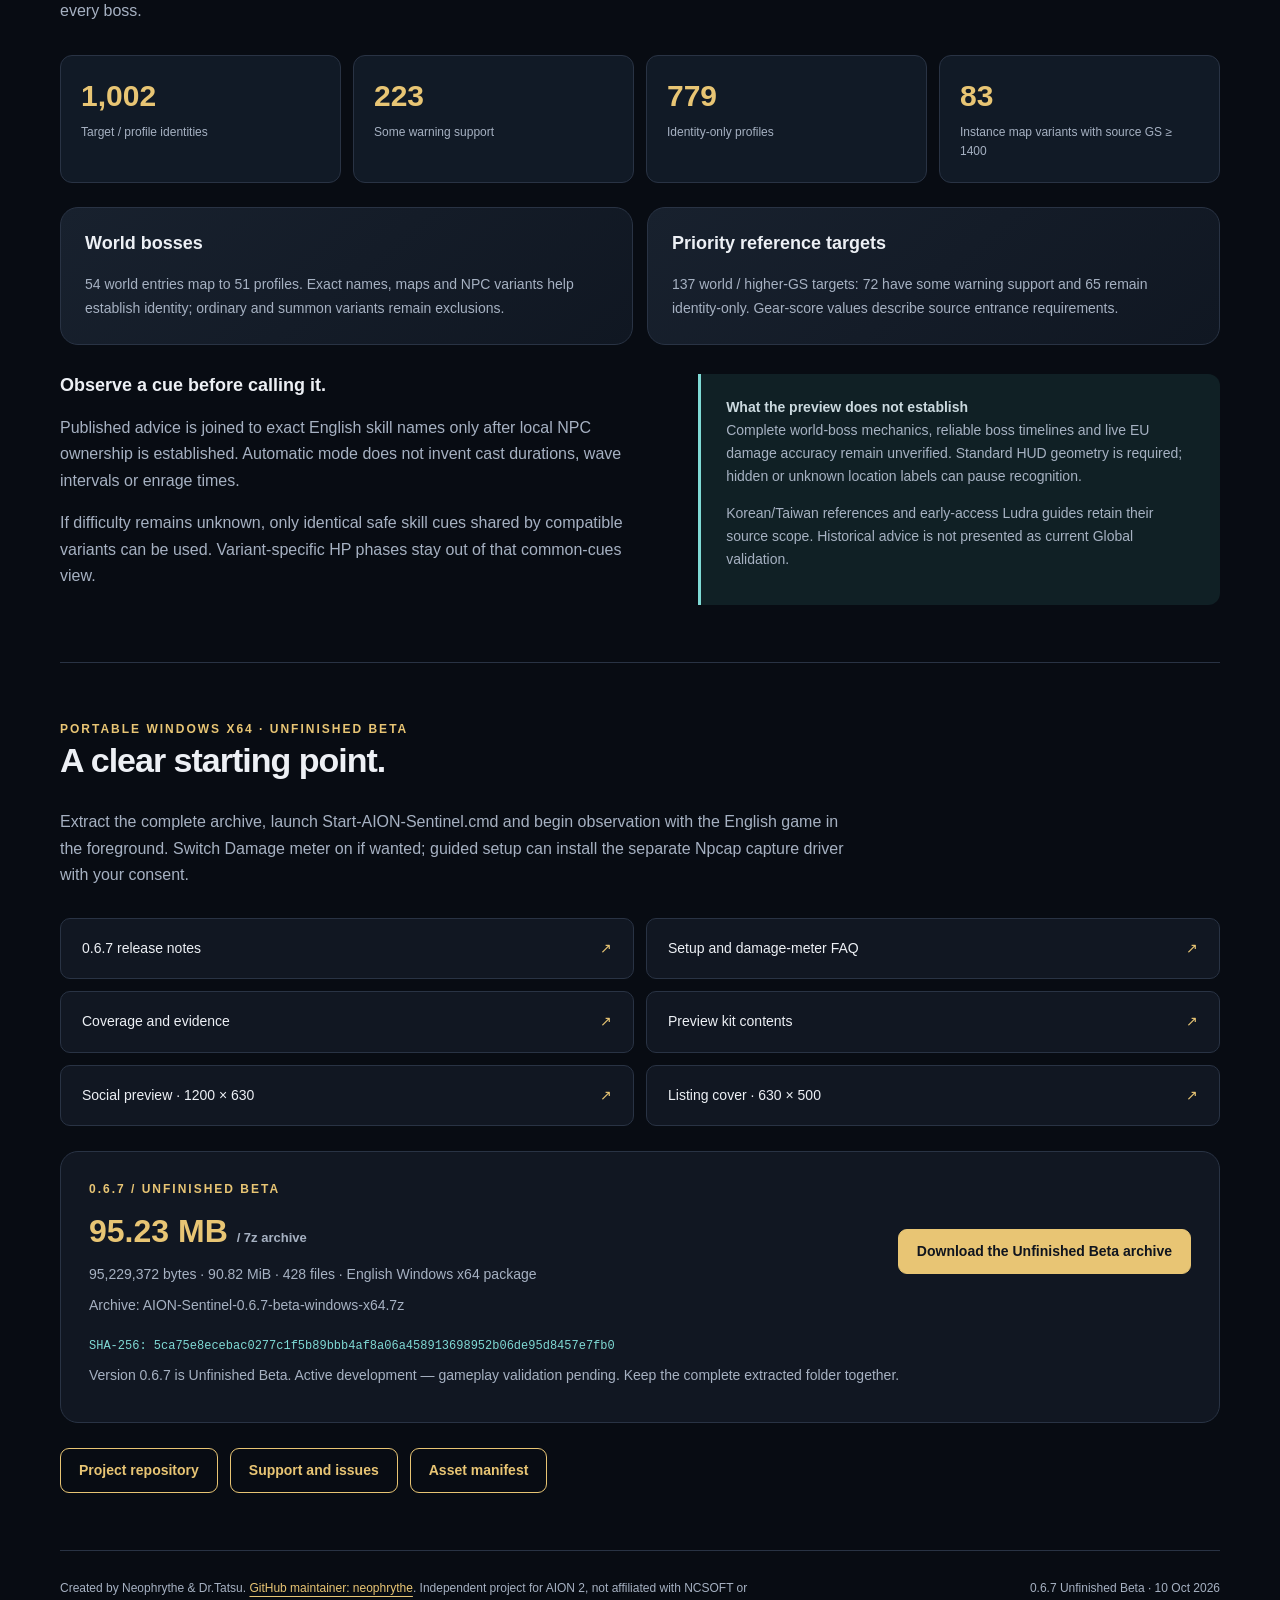
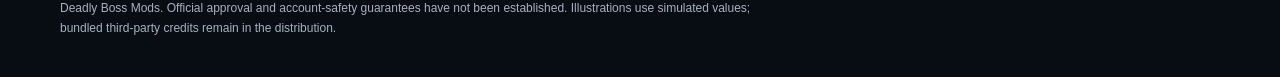
==== commit bf96b4a8: "Finalize AION Sentinel 0.6.7 Unfinished Beta package metadata" ====
--- a/docs/index.html
+++ b/docs/index.html
@@ -70,7 +70,7 @@
     <section id="release">
       <div class="section-head"><div class="eyebrow">Portable Windows x64 · Unfinished Beta</div><h2>A clear starting point.</h2><p>Extract the complete archive, launch Start-AION-Sentinel.cmd and begin observation with the English game in the foreground. Switch Damage meter on if wanted; guided setup can install the separate Npcap capture driver with your consent.</p></div>
       <div class="documents"><a class="doc" href="copy/0.6.7/GITHUB_RELEASE_EN.md">0.6.7 release notes <span>↗</span></a><a class="doc" href="copy/0.6.7/FAQ_EN.md">Setup and damage-meter FAQ <span>↗</span></a><a class="doc" href="copy/0.6.7/CLAIMS_AUDIT.md">Coverage and evidence <span>↗</span></a><a class="doc" href="README.md">Preview kit contents <span>↗</span></a><a class="doc" href="v0.6.7/assets/sentinel-social.png">Social preview · 1200 × 630 <span>↗</span></a><a class="doc" href="v0.6.7/assets/sentinel-itch-cover.png">Listing cover · 630 × 500 <span>↗</span></a></div>
-      <div class="release"><div class="package-row"><div><div class="eyebrow">0.6.7 / Unfinished Beta</div><div class="size">95.23 MB <small>/ 7z archive</small></div><p>95,230,316 bytes · 90.82 MiB · 428 files · English Windows x64 package</p><p>Archive: AION-Sentinel-0.6.7-beta-windows-x64.7z</p></div><div class="actions" style="margin-top:0"><a class="button" href="https://github.com/neophrythe/Aion-2-Sentinel-DBM-and-Damage-Meter-/releases/download/v0.6.7/AION-Sentinel-0.6.7-beta-windows-x64.7z">Download the Unfinished Beta archive</a></div></div><code class="checksum">SHA-256: 8bf3507d1a41e58e4323bd74187b0a9434ee6e504d176b0f0f6d6a0e97e5b9f1</code><p>Version 0.6.7 is Unfinished Beta. Active development — gameplay validation pending. Keep the complete extracted folder together.</p></div>
+      <div class="release"><div class="package-row"><div><div class="eyebrow">0.6.7 / Unfinished Beta</div><div class="size">95.23 MB <small>/ 7z archive</small></div><p>95,229,372 bytes · 90.82 MiB · 428 files · English Windows x64 package</p><p>Archive: AION-Sentinel-0.6.7-beta-windows-x64.7z</p></div><div class="actions" style="margin-top:0"><a class="button" href="https://github.com/neophrythe/Aion-2-Sentinel-DBM-and-Damage-Meter-/releases/download/v0.6.7/AION-Sentinel-0.6.7-beta-windows-x64.7z">Download the Unfinished Beta archive</a></div></div><code class="checksum">SHA-256: 5ca75e8ecebac0277c1f5b89bbb4af8a06a458913698952b06de95d8457e7fb0</code><p>Version 0.6.7 is Unfinished Beta. Active development — gameplay validation pending. Keep the complete extracted folder together.</p></div>
       <div class="actions"><a class="button secondary" href="https://github.com/neophrythe/Aion-2-Sentinel-DBM-and-Damage-Meter-">Project repository</a><a class="button secondary" href="https://github.com/neophrythe/Aion-2-Sentinel-DBM-and-Damage-Meter-/issues">Support and issues</a><a class="button secondary" href="ASSET_MANIFEST.json">Asset manifest</a></div>
     </section>
   </main>
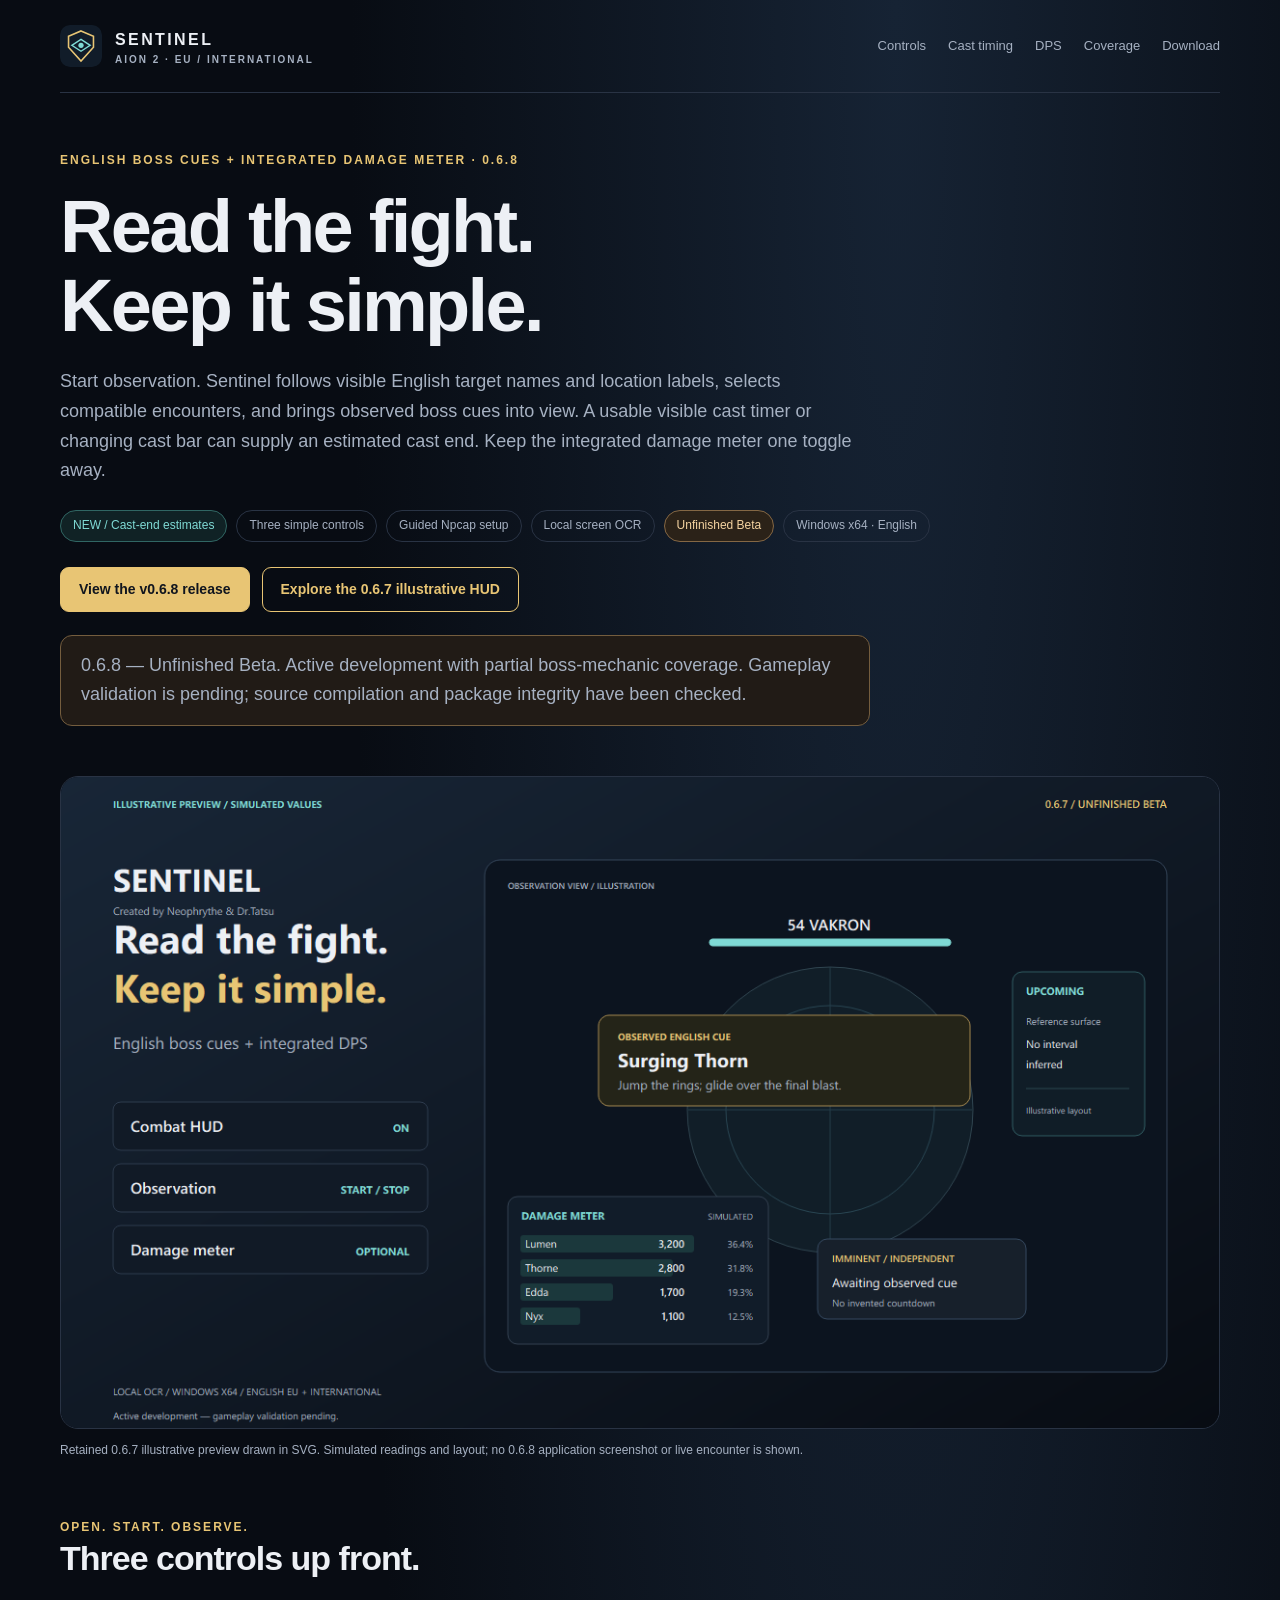
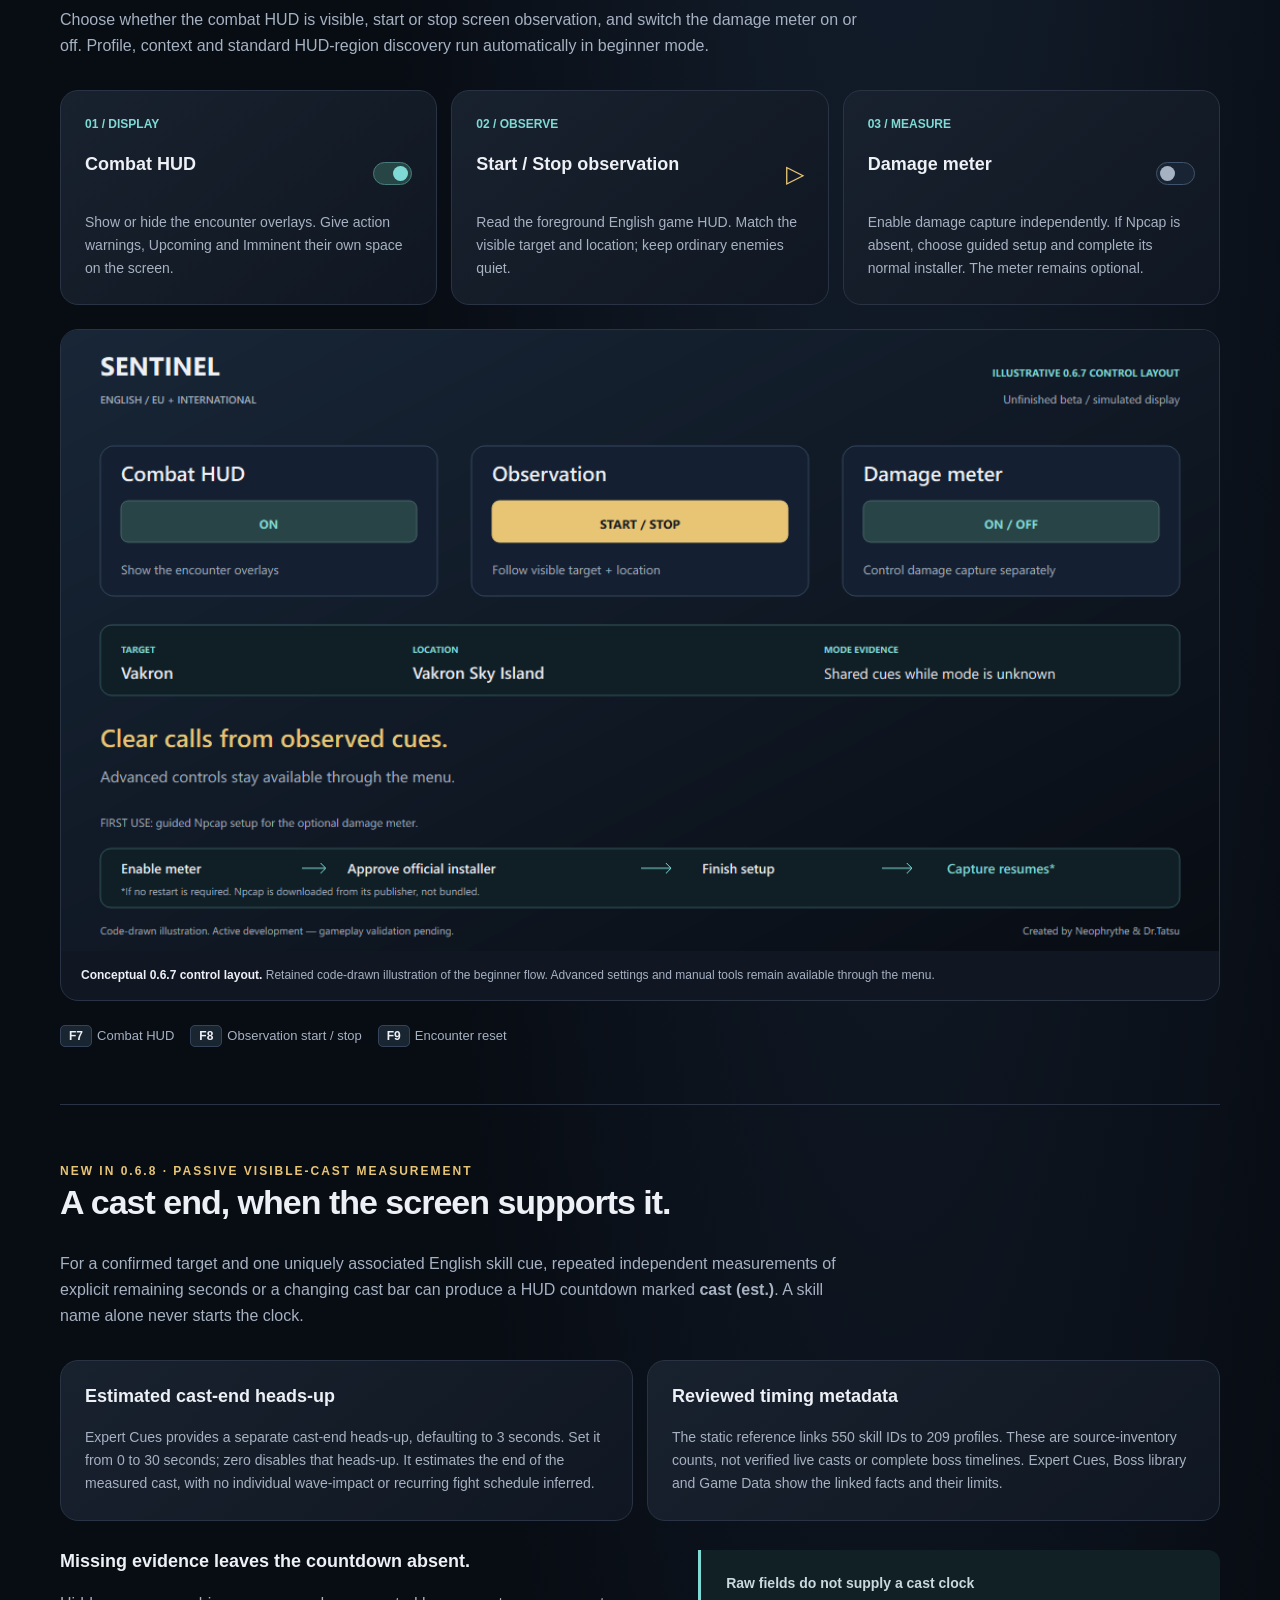
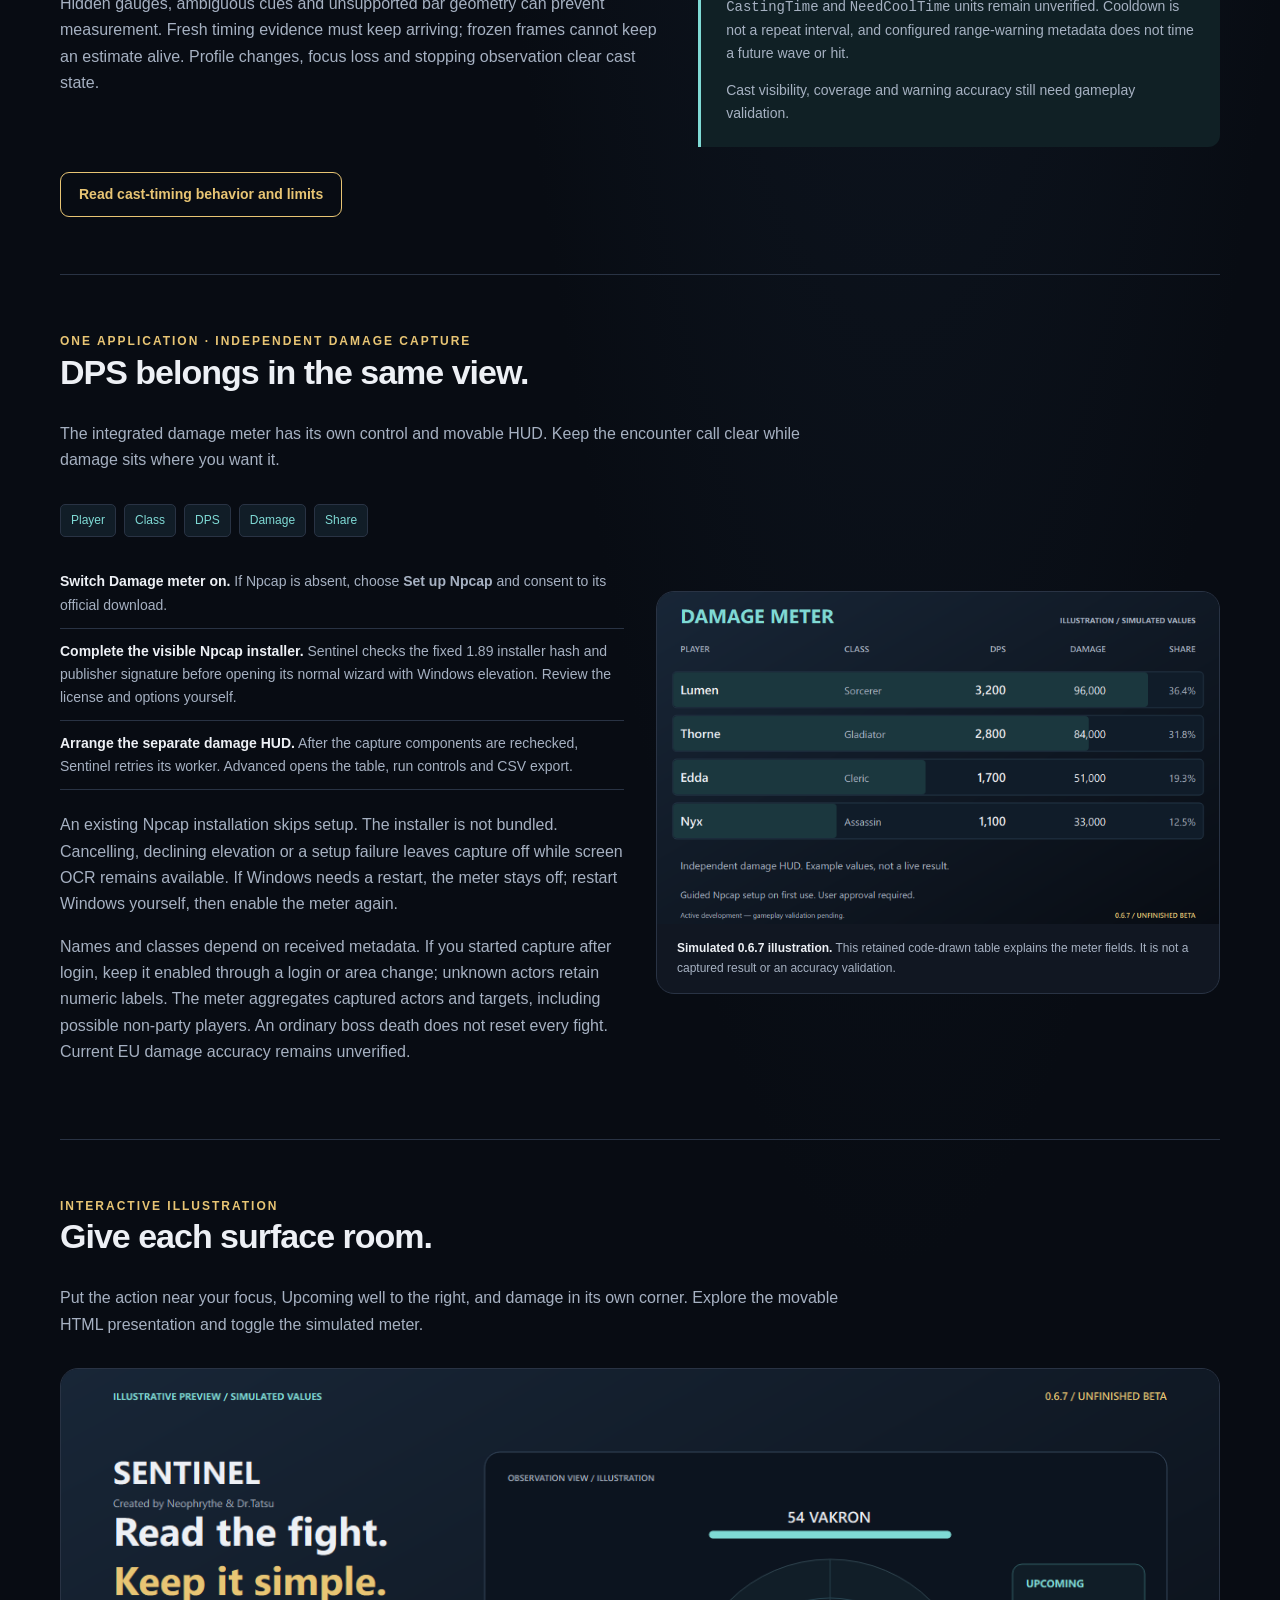
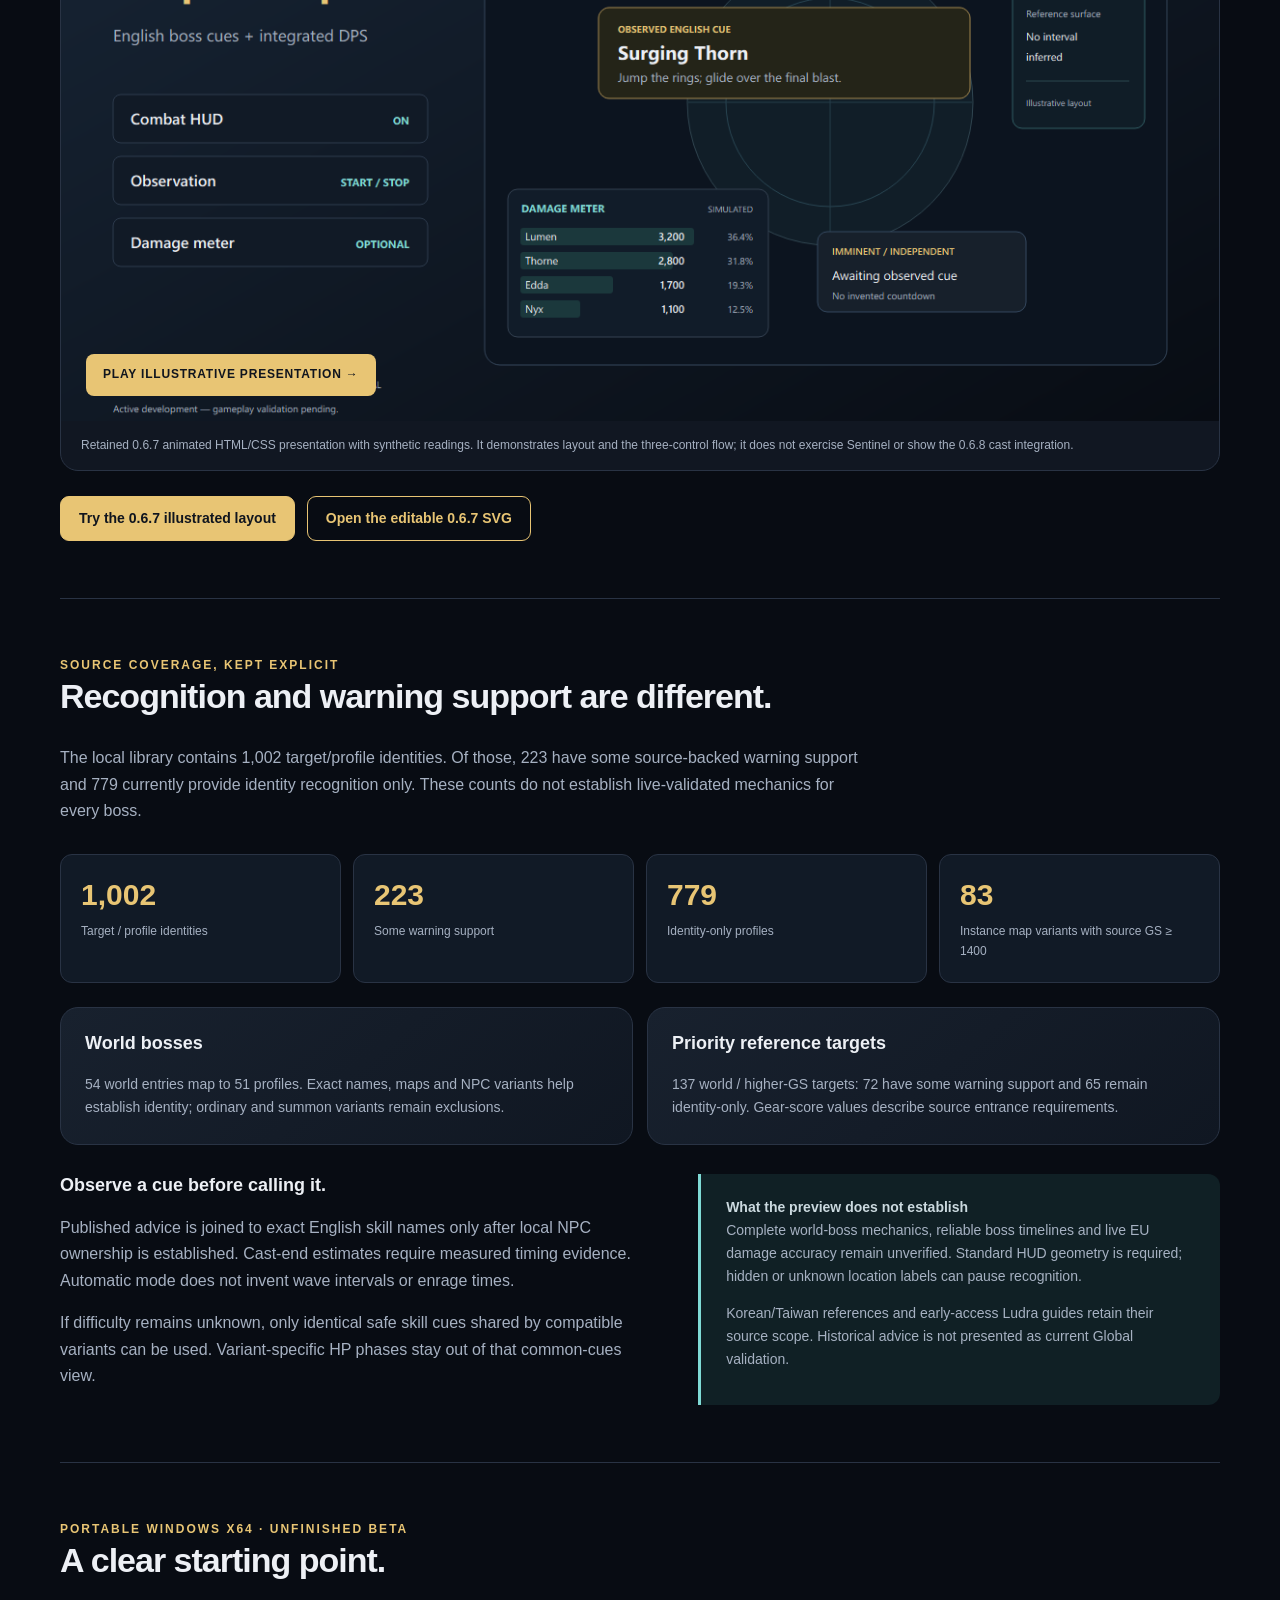
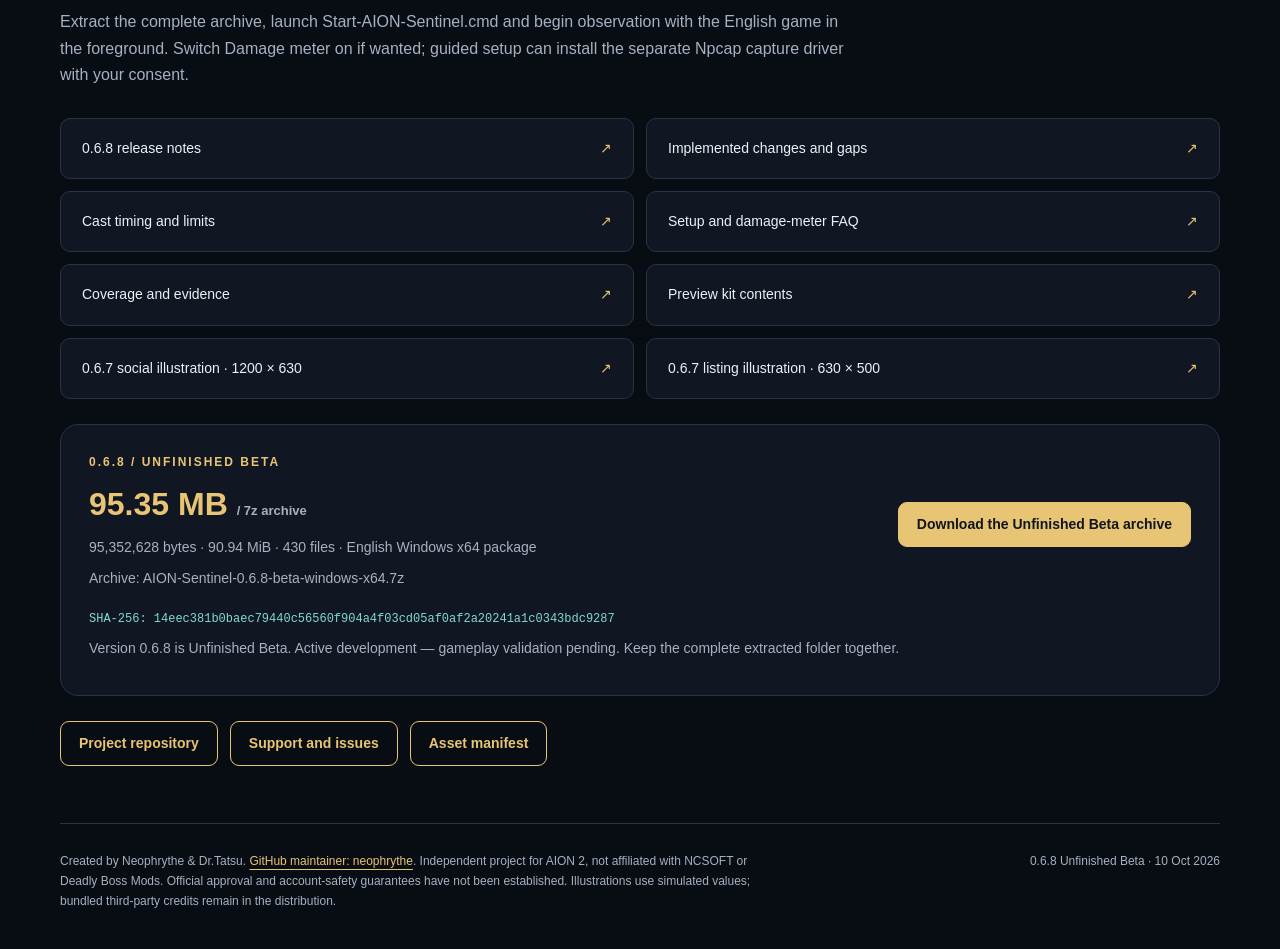
==== commit 630acd9b: "Release 0.6.8 Unfinished Beta with measured cast timing" ====
--- a/docs/index.html
+++ b/docs/index.html
@@ -3,11 +3,11 @@
 <head>
   <meta charset="utf-8">
   <meta name="viewport" content="width=device-width,initial-scale=1">
-  <meta name="description" content="AION Sentinel 0.6.7 Unfinished Beta: English boss cues, an optional damage meter and guided Npcap setup. Created by Neophrythe &amp; Dr.Tatsu. Gameplay validation pending.">
-  <meta property="og:title" content="AION Sentinel 0.6.7 — Read the fight. Keep it simple.">
-  <meta property="og:description" content="English boss cues + optional DPS with guided Npcap setup. Unfinished Beta: active development, gameplay validation pending.">
+  <meta name="description" content="AION Sentinel 0.6.8 Unfinished Beta: English boss cues, visible-cast end estimates, optional DPS and guided Npcap setup. Created by Neophrythe &amp; Dr.Tatsu. Gameplay validation pending.">
+  <meta property="og:title" content="AION Sentinel 0.6.8 — Read the fight. Keep it simple.">
+  <meta property="og:description" content="English boss cues, measured cast-end estimates and optional DPS with guided Npcap setup. Unfinished Beta: partial coverage, gameplay validation pending.">
   <meta property="og:image" content="https://neophrythe.github.io/Aion-2-Sentinel-DBM-and-Damage-Meter-/v0.6.7/assets/sentinel-social.png">
-  <title>AION Sentinel 0.6.7 — Read the fight. Keep it simple.</title>
+  <title>AION Sentinel 0.6.8 — Read the fight. Keep it simple.</title>
   <link rel="icon" href="v0.6.7/assets/sentinel-icon.svg" type="image/svg+xml">
   <link rel="stylesheet" href="v0.6.7/assets/styles.css">
 </head>
@@ -15,19 +15,19 @@
 <div class="wrap">
   <header>
     <a class="brand" href="#top"><img src="v0.6.7/assets/sentinel-icon.svg" alt="Sentinel emblem" width="42" height="42"><div>SENTINEL<small>AION 2 · EU / INTERNATIONAL</small></div></a>
-    <nav aria-label="Page navigation"><a href="#simple">Controls</a><a href="#dps">DPS</a><a href="#coverage">Coverage</a><a href="#release">Download</a></nav>
+    <nav aria-label="Page navigation"><a href="#simple">Controls</a><a href="#timing">Cast timing</a><a href="#dps">DPS</a><a href="#coverage">Coverage</a><a href="#release">Download</a></nav>
   </header>
   <main id="top">
     <div class="intro">
-      <div class="eyebrow">English boss cues + integrated damage meter · 0.6.7</div>
+      <div class="eyebrow">English boss cues + integrated damage meter · 0.6.8</div>
       <h1>Read the fight.<br>Keep it simple.</h1>
-      <p>Start observation. Sentinel follows visible English target names and location labels, selects compatible encounters, and brings observed boss cues into view. Keep the integrated damage meter one toggle away.</p>
-      <div class="pill-row"><span class="pill new">NEW / Guided Npcap setup</span><span class="pill">Three simple controls</span><span class="pill">Local screen OCR</span><span class="pill warning">Unfinished Beta</span><span class="pill">Windows x64 · English</span></div>
-      <div class="actions"><a class="button" href="https://github.com/neophrythe/Aion-2-Sentinel-DBM-and-Damage-Meter-/releases/tag/v0.6.7">View the v0.6.7 release</a><a class="button secondary" href="v0.6.7/motion/index.html">Explore the illustrative HUD</a></div>
-      <p class="status-note">0.6.7 — Unfinished Beta. Active development with partial boss-mechanic coverage. Gameplay validation is pending; compilation and package integrity have been checked.</p>
+      <p>Start observation. Sentinel follows visible English target names and location labels, selects compatible encounters, and brings observed boss cues into view. A usable visible cast timer or changing cast bar can supply an estimated cast end. Keep the integrated damage meter one toggle away.</p>
+      <div class="pill-row"><span class="pill new">NEW / Cast-end estimates</span><span class="pill">Three simple controls</span><span class="pill">Guided Npcap setup</span><span class="pill">Local screen OCR</span><span class="pill warning">Unfinished Beta</span><span class="pill">Windows x64 · English</span></div>
+      <div class="actions"><a class="button" href="https://github.com/neophrythe/Aion-2-Sentinel-DBM-and-Damage-Meter-/releases/tag/v0.6.8">View the v0.6.8 release</a><a class="button secondary" href="v0.6.7/motion/index.html">Explore the 0.6.7 illustrative HUD</a></div>
+      <p class="status-note">0.6.8 — Unfinished Beta. Active development with partial boss-mechanic coverage. Gameplay validation is pending; source compilation and package integrity have been checked.</p>
     </div>
     <figure class="hero-art"><img src="v0.6.7/assets/sentinel-hero.png" alt="Code-drawn Sentinel illustration showing three controls, an observed boss cue and separate damage, Upcoming and Imminent surfaces" width="1200" height="675"></figure>
-    <p class="caption">Illustrative preview drawn in SVG. Simulated readings and layout; no current application screenshot or live encounter is shown.</p>
+    <p class="caption">Retained 0.6.7 illustrative preview drawn in SVG. Simulated readings and layout; no 0.6.8 application screenshot or live encounter is shown.</p>
 
     <section id="simple">
       <div class="section-head"><div class="eyebrow">Open. Start. Observe.</div><h2>Three controls up front.</h2><p>Choose whether the combat HUD is visible, start or stop screen observation, and switch the damage meter on or off. Profile, context and standard HUD-region discovery run automatically in beginner mode.</p></div>
@@ -36,8 +36,15 @@
         <article class="card"><div class="number">02 / OBSERVE</div><div class="control-label"><h3>Start / Stop observation</h3><span class="play-icon" aria-hidden="true">▷</span></div><p>Read the foreground English game HUD. Match the visible target and location; keep ordinary enemies quiet.</p></article>
         <article class="card"><div class="number">03 / MEASURE</div><div class="control-label"><h3>Damage meter</h3><span class="switch optional" aria-hidden="true"></span></div><p>Enable damage capture independently. If Npcap is absent, choose guided setup and complete its normal installer. The meter remains optional.</p></article>
       </div>
-      <figure class="shot" style="margin-top:24px"><img src="v0.6.7/assets/control-illustration.png" alt="Illustrative 0.6.7 beginner control layout with Combat HUD, Start / Stop observation and Damage meter" width="1120" height="600" loading="lazy"><figcaption><strong>Conceptual control layout.</strong> Code-drawn illustration of the beginner flow. Advanced settings and manual tools remain available through the menu.</figcaption></figure>
+      <figure class="shot" style="margin-top:24px"><img src="v0.6.7/assets/control-illustration.png" alt="Illustrative 0.6.7 beginner control layout with Combat HUD, Start / Stop observation and Damage meter" width="1120" height="600" loading="lazy"><figcaption><strong>Conceptual 0.6.7 control layout.</strong> Retained code-drawn illustration of the beginner flow. Advanced settings and manual tools remain available through the menu.</figcaption></figure>
       <div class="keys"><span><kbd>F7</kbd>Combat HUD</span><span><kbd>F8</kbd>Observation start / stop</span><span><kbd>F9</kbd>Encounter reset</span></div>
+    </section>
+
+    <section id="timing">
+      <div class="section-head"><div class="eyebrow">New in 0.6.8 · Passive visible-cast measurement</div><h2>A cast end, when the screen supports it.</h2><p>For a confirmed target and one uniquely associated English skill cue, repeated independent measurements of explicit remaining seconds or a changing cast bar can produce a HUD countdown marked <strong>cast (est.)</strong>. A skill name alone never starts the clock.</p></div>
+      <div class="detail-grid"><article class="card"><h3>Estimated cast-end heads-up</h3><p>Expert Cues provides a separate cast-end heads-up, defaulting to 3 seconds. Set it from 0 to 30 seconds; zero disables that heads-up. It estimates the end of the measured cast, with no individual wave-impact or recurring fight schedule inferred.</p></article><article class="card"><h3>Reviewed timing metadata</h3><p>The static reference links 550 skill IDs to 209 profiles. These are source-inventory counts, not verified live casts or complete boss timelines. Expert Cues, Boss library and Game Data show the linked facts and their limits.</p></article></div>
+      <div class="scope" style="margin-top:29px"><div><h3>Missing evidence leaves the countdown absent.</h3><p>Hidden gauges, ambiguous cues and unsupported bar geometry can prevent measurement. Fresh timing evidence must keep arriving; frozen frames cannot keep an estimate alive. Profile changes, focus loss and stopping observation clear cast state.</p></div><aside class="note"><strong>Raw fields do not supply a cast clock</strong><p><code>CastingTime</code> and <code>NeedCoolTime</code> units remain unverified. Cooldown is not a repeat interval, and configured range-warning metadata does not time a future wave or hit.</p><p>Cast visibility, coverage and warning accuracy still need gameplay validation.</p></aside></div>
+      <div class="actions"><a class="button secondary" href="CAST_TIMING.md">Read cast-timing behavior and limits</a></div>
     </section>
 
     <section id="dps">
@@ -47,14 +54,14 @@
           <ol class="steps"><li><strong>Switch Damage meter on.</strong> If Npcap is absent, choose <b>Set up Npcap</b> and consent to its official download.</li><li><strong>Complete the visible Npcap installer.</strong> Sentinel checks the fixed 1.89 installer hash and publisher signature before opening its normal wizard with Windows elevation. Review the license and options yourself.</li><li><strong>Arrange the separate damage HUD.</strong> After the capture components are rechecked, Sentinel retries its worker. Advanced opens the table, run controls and CSV export.</li></ol>
           <p>An existing Npcap installation skips setup. The installer is not bundled. Cancelling, declining elevation or a setup failure leaves capture off while screen OCR remains available. If Windows needs a restart, the meter stays off; restart Windows yourself, then enable the meter again.</p><p>Names and classes depend on received metadata. If you started capture after login, keep it enabled through a login or area change; unknown actors retain numeric labels. The meter aggregates captured actors and targets, including possible non-party players. An ordinary boss death does not reset every fight. Current EU damage accuracy remains unverified.</p>
         </div>
-        <figure class="shot"><img src="v0.6.7/assets/damage-illustration.png" alt="Illustrative damage table with simulated players Lumen, Thorne, Edda and Nyx and example DPS, damage and share" width="720" height="425" loading="lazy"><figcaption><strong>Simulated values.</strong> This code-drawn table explains the meter fields. It is not a captured result or an accuracy validation.</figcaption></figure>
+        <figure class="shot"><img src="v0.6.7/assets/damage-illustration.png" alt="Illustrative 0.6.7 damage table with simulated players Lumen, Thorne, Edda and Nyx and example DPS, damage and share" width="720" height="425" loading="lazy"><figcaption><strong>Simulated 0.6.7 illustration.</strong> This retained code-drawn table explains the meter fields. It is not a captured result or an accuracy validation.</figcaption></figure>
       </div>
     </section>
 
     <section id="motion">
       <div class="section-head"><div class="eyebrow">Interactive illustration</div><h2>Give each surface room.</h2><p>Put the action near your focus, Upcoming well to the right, and damage in its own corner. Explore the movable HTML presentation and toggle the simulated meter.</p></div>
-      <figure class="shot"><a class="motion-poster" href="v0.6.7/motion/index.html"><img src="v0.6.7/assets/sentinel-hero.png" alt="Open the interactive illustrated HUD layout; Upcoming sits well right of the action and DPS panels" width="1200" height="675" loading="lazy"></a><figcaption>Animated HTML/CSS presentation with synthetic readings. It demonstrates layout and the three-control flow; it does not exercise Sentinel or validate encounter mechanics.</figcaption></figure>
-      <div class="actions"><a class="button" href="v0.6.7/motion/index.html">Try the illustrated layout</a><a class="button secondary" href="v0.6.7/assets/sentinel-hero.svg">Open the editable SVG</a></div>
+      <figure class="shot"><a class="motion-poster" href="v0.6.7/motion/index.html"><img src="v0.6.7/assets/sentinel-hero.png" alt="Open the 0.6.7 interactive illustrated HUD layout; Upcoming sits well right of the action and DPS panels" width="1200" height="675" loading="lazy"></a><figcaption>Retained 0.6.7 animated HTML/CSS presentation with synthetic readings. It demonstrates layout and the three-control flow; it does not exercise Sentinel or show the 0.6.8 cast integration.</figcaption></figure>
+      <div class="actions"><a class="button" href="v0.6.7/motion/index.html">Try the 0.6.7 illustrated layout</a><a class="button secondary" href="v0.6.7/assets/sentinel-hero.svg">Open the editable 0.6.7 SVG</a></div>
     </section>
 
     <section id="coverage">
@@ -62,19 +69,19 @@
       <div class="stats"><div class="stat"><strong>1,002</strong><span>Target / profile identities</span></div><div class="stat"><strong>223</strong><span>Some warning support</span></div><div class="stat"><strong>779</strong><span>Identity-only profiles</span></div><div class="stat"><strong>83</strong><span>Instance map variants with source GS ≥ 1400</span></div></div>
       <div class="detail-grid"><article class="card"><h3>World bosses</h3><p>54 world entries map to 51 profiles. Exact names, maps and NPC variants help establish identity; ordinary and summon variants remain exclusions.</p></article><article class="card"><h3>Priority reference targets</h3><p>137 world / higher-GS targets: 72 have some warning support and 65 remain identity-only. Gear-score values describe source entrance requirements.</p></article></div>
       <div class="scope" style="margin-top:29px">
-        <div><h3>Observe a cue before calling it.</h3><p>Published advice is joined to exact English skill names only after local NPC ownership is established. Automatic mode does not invent cast durations, wave intervals or enrage times.</p><p>If difficulty remains unknown, only identical safe skill cues shared by compatible variants can be used. Variant-specific HP phases stay out of that common-cues view.</p></div>
+        <div><h3>Observe a cue before calling it.</h3><p>Published advice is joined to exact English skill names only after local NPC ownership is established. Cast-end estimates require measured timing evidence. Automatic mode does not invent wave intervals or enrage times.</p><p>If difficulty remains unknown, only identical safe skill cues shared by compatible variants can be used. Variant-specific HP phases stay out of that common-cues view.</p></div>
         <aside class="note"><strong>What the preview does not establish</strong><p>Complete world-boss mechanics, reliable boss timelines and live EU damage accuracy remain unverified. Standard HUD geometry is required; hidden or unknown location labels can pause recognition.</p><p>Korean/Taiwan references and early-access Ludra guides retain their source scope. Historical advice is not presented as current Global validation.</p></aside>
       </div>
     </section>
 
     <section id="release">
       <div class="section-head"><div class="eyebrow">Portable Windows x64 · Unfinished Beta</div><h2>A clear starting point.</h2><p>Extract the complete archive, launch Start-AION-Sentinel.cmd and begin observation with the English game in the foreground. Switch Damage meter on if wanted; guided setup can install the separate Npcap capture driver with your consent.</p></div>
-      <div class="documents"><a class="doc" href="copy/0.6.7/GITHUB_RELEASE_EN.md">0.6.7 release notes <span>↗</span></a><a class="doc" href="copy/0.6.7/FAQ_EN.md">Setup and damage-meter FAQ <span>↗</span></a><a class="doc" href="copy/0.6.7/CLAIMS_AUDIT.md">Coverage and evidence <span>↗</span></a><a class="doc" href="README.md">Preview kit contents <span>↗</span></a><a class="doc" href="v0.6.7/assets/sentinel-social.png">Social preview · 1200 × 630 <span>↗</span></a><a class="doc" href="v0.6.7/assets/sentinel-itch-cover.png">Listing cover · 630 × 500 <span>↗</span></a></div>
-      <div class="release"><div class="package-row"><div><div class="eyebrow">0.6.7 / Unfinished Beta</div><div class="size">95.23 MB <small>/ 7z archive</small></div><p>95,229,372 bytes · 90.82 MiB · 428 files · English Windows x64 package</p><p>Archive: AION-Sentinel-0.6.7-beta-windows-x64.7z</p></div><div class="actions" style="margin-top:0"><a class="button" href="https://github.com/neophrythe/Aion-2-Sentinel-DBM-and-Damage-Meter-/releases/download/v0.6.7/AION-Sentinel-0.6.7-beta-windows-x64.7z">Download the Unfinished Beta archive</a></div></div><code class="checksum">SHA-256: 5ca75e8ecebac0277c1f5b89bbb4af8a06a458913698952b06de95d8457e7fb0</code><p>Version 0.6.7 is Unfinished Beta. Active development — gameplay validation pending. Keep the complete extracted folder together.</p></div>
+      <div class="documents"><a class="doc" href="copy/0.6.8/GITHUB_RELEASE_EN.md">0.6.8 release notes <span>↗</span></a><a class="doc" href="RELEASE_0.6.8_BETA.md">Implemented changes and gaps <span>↗</span></a><a class="doc" href="CAST_TIMING.md">Cast timing and limits <span>↗</span></a><a class="doc" href="copy/0.6.8/FAQ_EN.md">Setup and damage-meter FAQ <span>↗</span></a><a class="doc" href="copy/0.6.8/CLAIMS_AUDIT.md">Coverage and evidence <span>↗</span></a><a class="doc" href="README.md">Preview kit contents <span>↗</span></a><a class="doc" href="v0.6.7/assets/sentinel-social.png">0.6.7 social illustration · 1200 × 630 <span>↗</span></a><a class="doc" href="v0.6.7/assets/sentinel-itch-cover.png">0.6.7 listing illustration · 630 × 500 <span>↗</span></a></div>
+      <div class="release"><div class="package-row"><div><div class="eyebrow">0.6.8 / Unfinished Beta</div><div class="size">95.35 MB <small>/ 7z archive</small></div><p>95,352,628 bytes · 90.94 MiB · 430 files · English Windows x64 package</p><p>Archive: AION-Sentinel-0.6.8-beta-windows-x64.7z</p></div><div class="actions" style="margin-top:0"><a class="button" href="https://github.com/neophrythe/Aion-2-Sentinel-DBM-and-Damage-Meter-/releases/download/v0.6.8/AION-Sentinel-0.6.8-beta-windows-x64.7z">Download the Unfinished Beta archive</a></div></div><code class="checksum">SHA-256: 14eec381b0baec79440c56560f904a4f03cd05af0af2a20241a1c0343bdc9287</code><p>Version 0.6.8 is Unfinished Beta. Active development — gameplay validation pending. Keep the complete extracted folder together.</p></div>
       <div class="actions"><a class="button secondary" href="https://github.com/neophrythe/Aion-2-Sentinel-DBM-and-Damage-Meter-">Project repository</a><a class="button secondary" href="https://github.com/neophrythe/Aion-2-Sentinel-DBM-and-Damage-Meter-/issues">Support and issues</a><a class="button secondary" href="ASSET_MANIFEST.json">Asset manifest</a></div>
     </section>
   </main>
-  <footer><p>Created by Neophrythe &amp; Dr.Tatsu. <a href="https://github.com/neophrythe">GitHub maintainer: neophrythe</a>. Independent project for AION 2, not affiliated with NCSOFT or Deadly Boss Mods. Official approval and account-safety guarantees have not been established. Illustrations use simulated values; bundled third-party credits remain in the distribution.</p><span>0.6.7 Unfinished Beta · 10 Oct 2026</span></footer>
+  <footer><p>Created by Neophrythe &amp; Dr.Tatsu. <a href="https://github.com/neophrythe">GitHub maintainer: neophrythe</a>. Independent project for AION 2, not affiliated with NCSOFT or Deadly Boss Mods. Official approval and account-safety guarantees have not been established. Illustrations use simulated values; bundled third-party credits remain in the distribution.</p><span>0.6.8 Unfinished Beta · 10 Oct 2026</span></footer>
 </div>
 </body>
 </html>
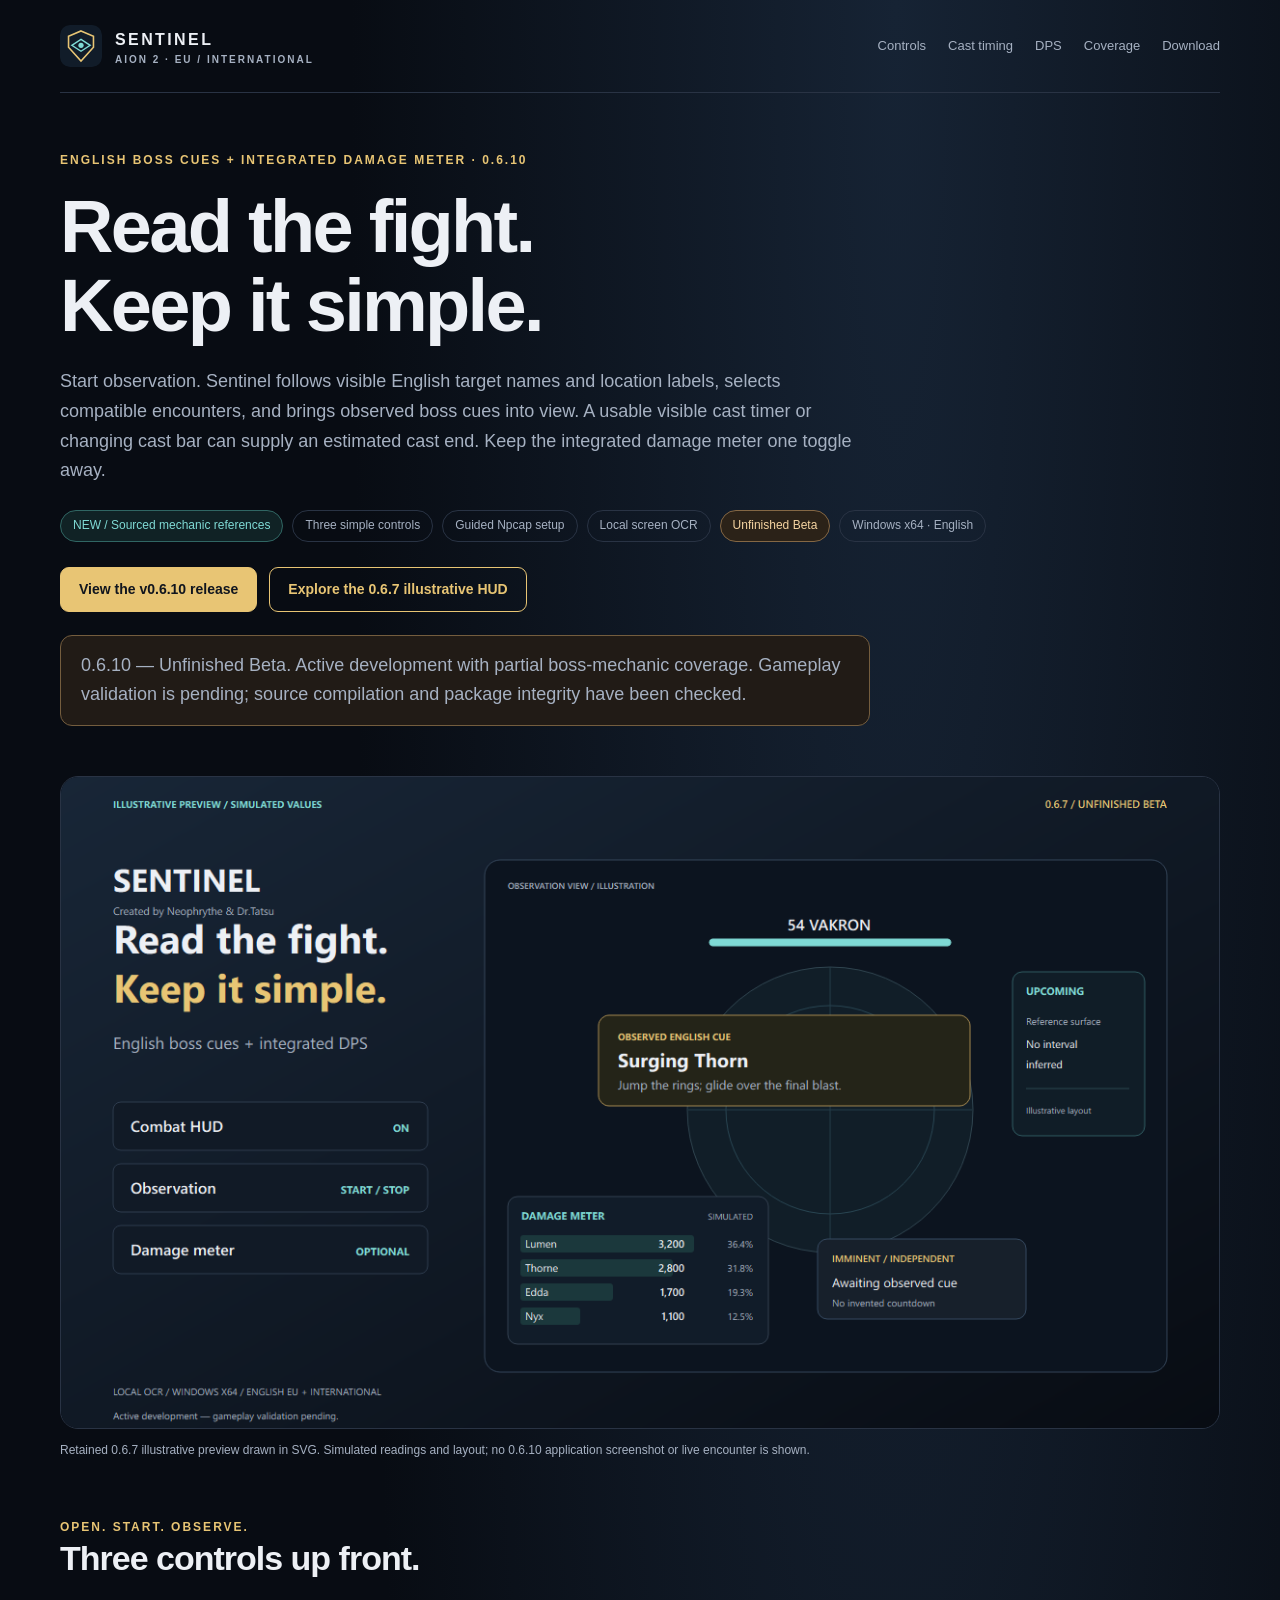
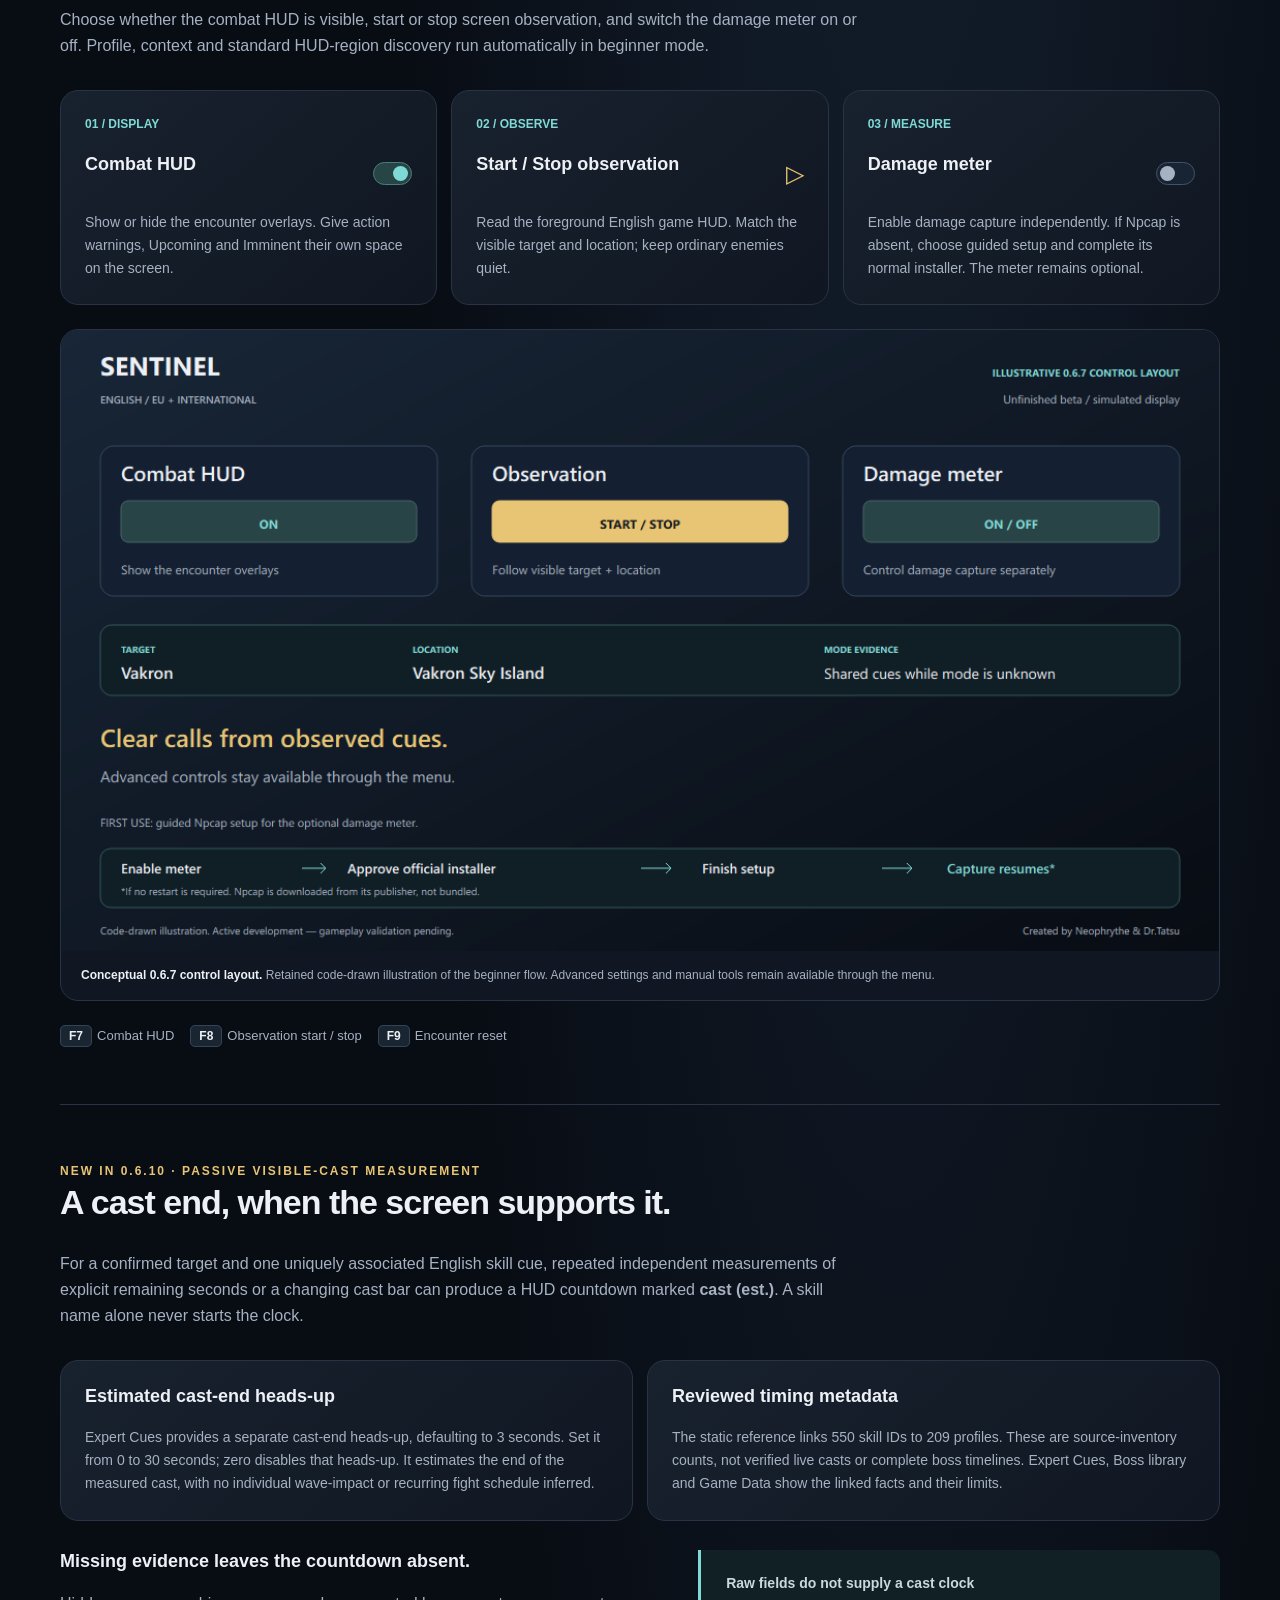
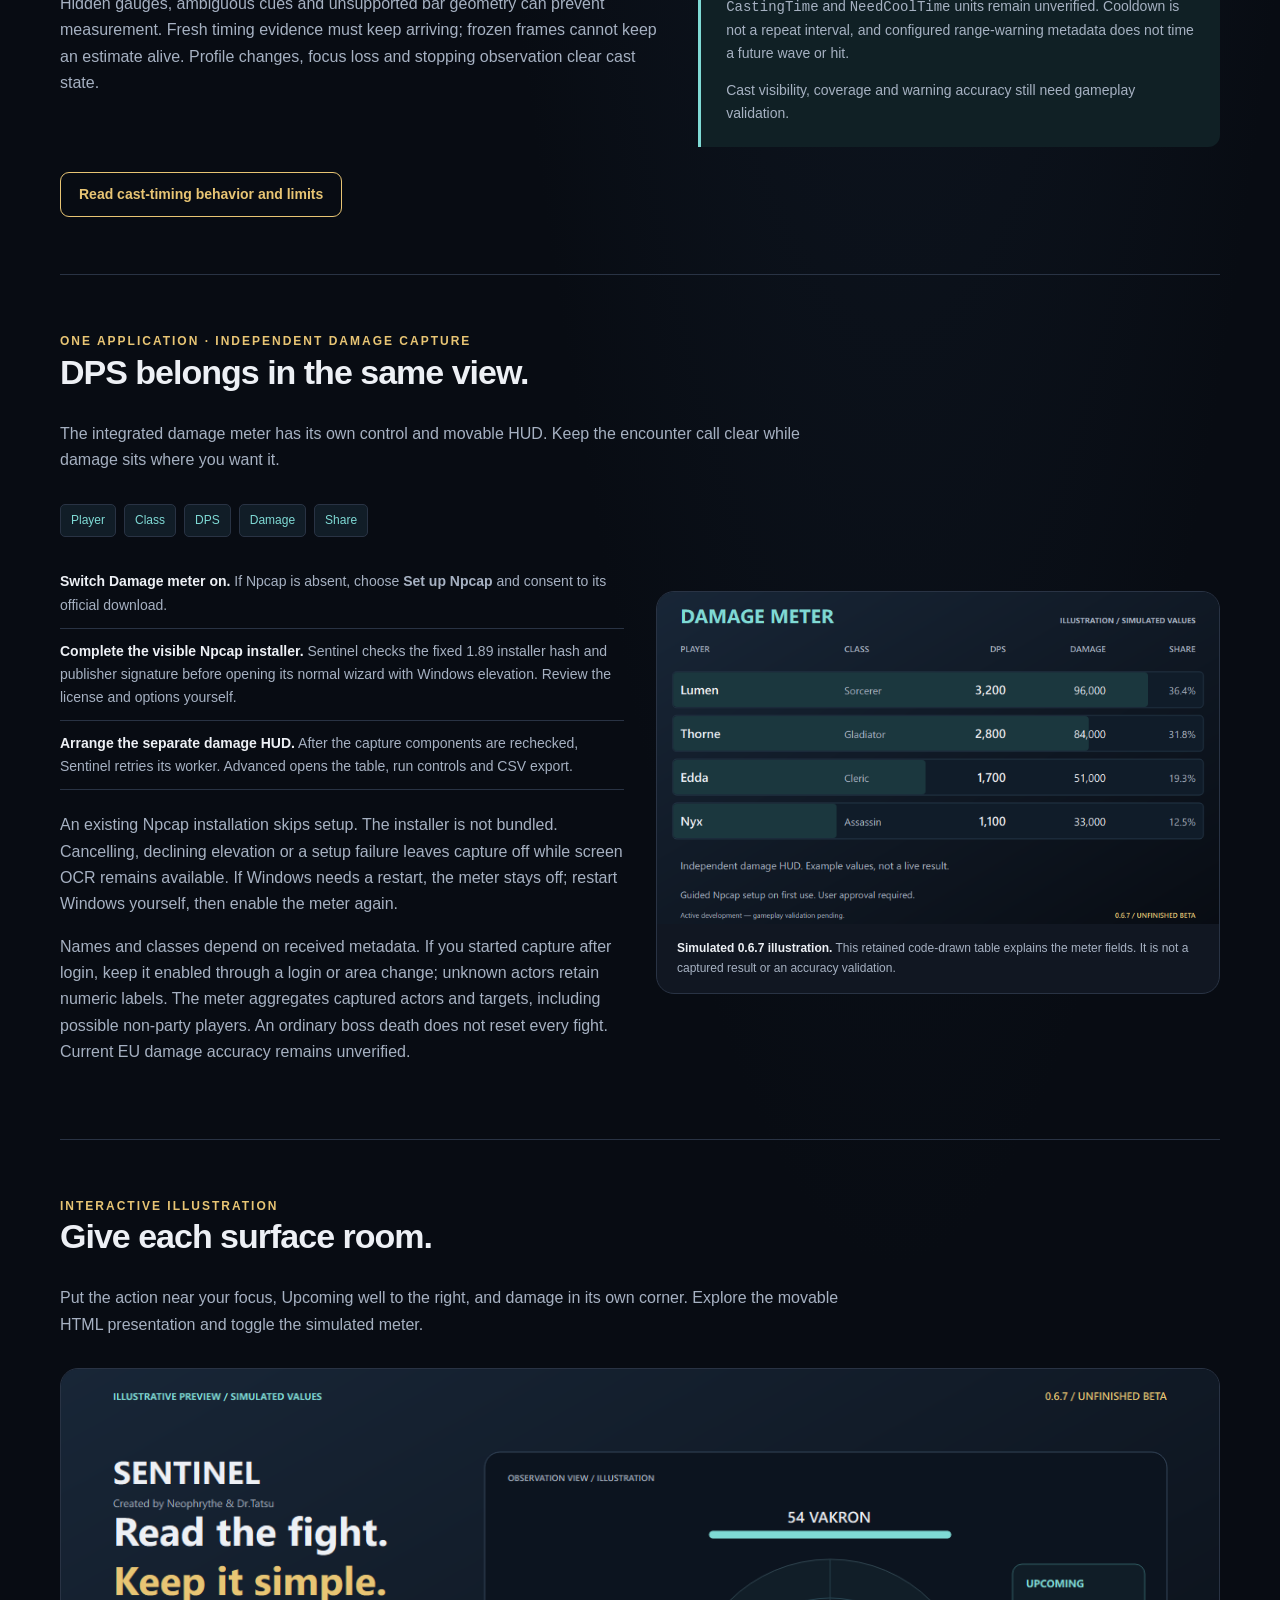
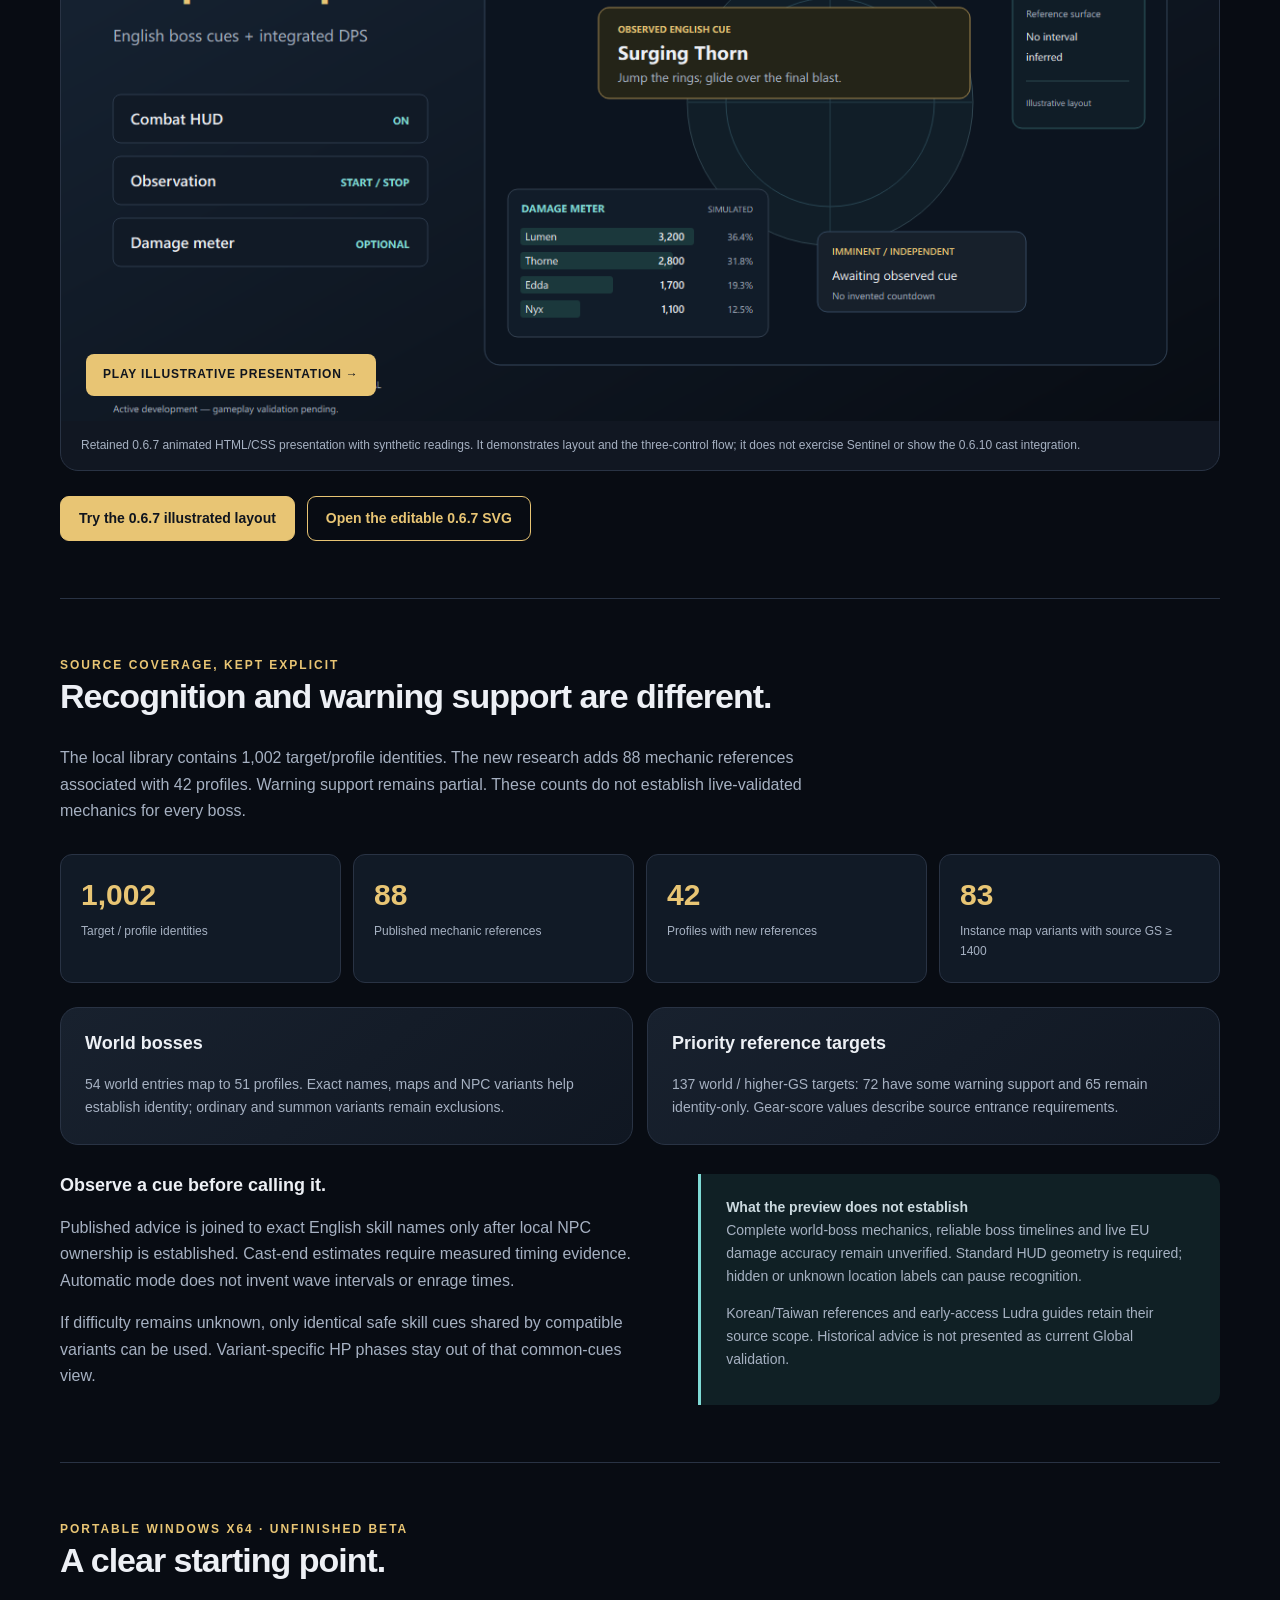
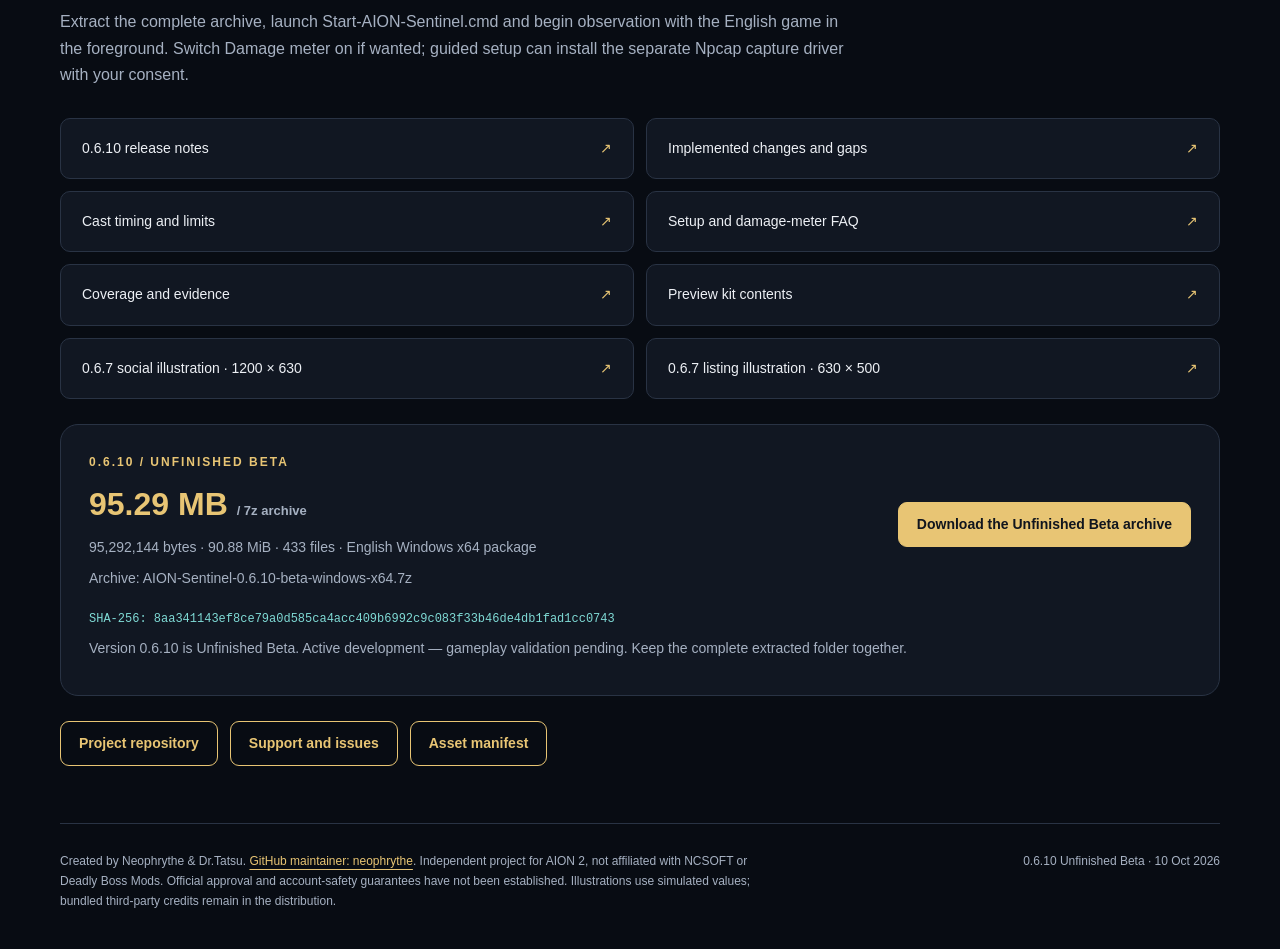
==== commit 86ca9d90: "Release Sentinel 0.6.10 Unfinished Beta with sourced encounter references" ====
--- a/docs/index.html
+++ b/docs/index.html
@@ -1,87 +1,87 @@
-<!doctype html>
-<html lang="en">
-<head>
-  <meta charset="utf-8">
-  <meta name="viewport" content="width=device-width,initial-scale=1">
-  <meta name="description" content="AION Sentinel 0.6.8 Unfinished Beta: English boss cues, visible-cast end estimates, optional DPS and guided Npcap setup. Created by Neophrythe &amp; Dr.Tatsu. Gameplay validation pending.">
-  <meta property="og:title" content="AION Sentinel 0.6.8 — Read the fight. Keep it simple.">
-  <meta property="og:description" content="English boss cues, measured cast-end estimates and optional DPS with guided Npcap setup. Unfinished Beta: partial coverage, gameplay validation pending.">
-  <meta property="og:image" content="https://neophrythe.github.io/Aion-2-Sentinel-DBM-and-Damage-Meter-/v0.6.7/assets/sentinel-social.png">
-  <title>AION Sentinel 0.6.8 — Read the fight. Keep it simple.</title>
-  <link rel="icon" href="v0.6.7/assets/sentinel-icon.svg" type="image/svg+xml">
-  <link rel="stylesheet" href="v0.6.7/assets/styles.css">
-</head>
-<body>
-<div class="wrap">
-  <header>
-    <a class="brand" href="#top"><img src="v0.6.7/assets/sentinel-icon.svg" alt="Sentinel emblem" width="42" height="42"><div>SENTINEL<small>AION 2 · EU / INTERNATIONAL</small></div></a>
-    <nav aria-label="Page navigation"><a href="#simple">Controls</a><a href="#timing">Cast timing</a><a href="#dps">DPS</a><a href="#coverage">Coverage</a><a href="#release">Download</a></nav>
-  </header>
-  <main id="top">
-    <div class="intro">
-      <div class="eyebrow">English boss cues + integrated damage meter · 0.6.8</div>
-      <h1>Read the fight.<br>Keep it simple.</h1>
-      <p>Start observation. Sentinel follows visible English target names and location labels, selects compatible encounters, and brings observed boss cues into view. A usable visible cast timer or changing cast bar can supply an estimated cast end. Keep the integrated damage meter one toggle away.</p>
-      <div class="pill-row"><span class="pill new">NEW / Cast-end estimates</span><span class="pill">Three simple controls</span><span class="pill">Guided Npcap setup</span><span class="pill">Local screen OCR</span><span class="pill warning">Unfinished Beta</span><span class="pill">Windows x64 · English</span></div>
-      <div class="actions"><a class="button" href="https://github.com/neophrythe/Aion-2-Sentinel-DBM-and-Damage-Meter-/releases/tag/v0.6.8">View the v0.6.8 release</a><a class="button secondary" href="v0.6.7/motion/index.html">Explore the 0.6.7 illustrative HUD</a></div>
-      <p class="status-note">0.6.8 — Unfinished Beta. Active development with partial boss-mechanic coverage. Gameplay validation is pending; source compilation and package integrity have been checked.</p>
-    </div>
-    <figure class="hero-art"><img src="v0.6.7/assets/sentinel-hero.png" alt="Code-drawn Sentinel illustration showing three controls, an observed boss cue and separate damage, Upcoming and Imminent surfaces" width="1200" height="675"></figure>
-    <p class="caption">Retained 0.6.7 illustrative preview drawn in SVG. Simulated readings and layout; no 0.6.8 application screenshot or live encounter is shown.</p>
-
-    <section id="simple">
-      <div class="section-head"><div class="eyebrow">Open. Start. Observe.</div><h2>Three controls up front.</h2><p>Choose whether the combat HUD is visible, start or stop screen observation, and switch the damage meter on or off. Profile, context and standard HUD-region discovery run automatically in beginner mode.</p></div>
-      <div class="cards">
-        <article class="card"><div class="number">01 / DISPLAY</div><div class="control-label"><h3>Combat HUD</h3><span class="switch" aria-hidden="true"></span></div><p>Show or hide the encounter overlays. Give action warnings, Upcoming and Imminent their own space on the screen.</p></article>
-        <article class="card"><div class="number">02 / OBSERVE</div><div class="control-label"><h3>Start / Stop observation</h3><span class="play-icon" aria-hidden="true">▷</span></div><p>Read the foreground English game HUD. Match the visible target and location; keep ordinary enemies quiet.</p></article>
-        <article class="card"><div class="number">03 / MEASURE</div><div class="control-label"><h3>Damage meter</h3><span class="switch optional" aria-hidden="true"></span></div><p>Enable damage capture independently. If Npcap is absent, choose guided setup and complete its normal installer. The meter remains optional.</p></article>
-      </div>
-      <figure class="shot" style="margin-top:24px"><img src="v0.6.7/assets/control-illustration.png" alt="Illustrative 0.6.7 beginner control layout with Combat HUD, Start / Stop observation and Damage meter" width="1120" height="600" loading="lazy"><figcaption><strong>Conceptual 0.6.7 control layout.</strong> Retained code-drawn illustration of the beginner flow. Advanced settings and manual tools remain available through the menu.</figcaption></figure>
-      <div class="keys"><span><kbd>F7</kbd>Combat HUD</span><span><kbd>F8</kbd>Observation start / stop</span><span><kbd>F9</kbd>Encounter reset</span></div>
-    </section>
-
-    <section id="timing">
-      <div class="section-head"><div class="eyebrow">New in 0.6.8 · Passive visible-cast measurement</div><h2>A cast end, when the screen supports it.</h2><p>For a confirmed target and one uniquely associated English skill cue, repeated independent measurements of explicit remaining seconds or a changing cast bar can produce a HUD countdown marked <strong>cast (est.)</strong>. A skill name alone never starts the clock.</p></div>
-      <div class="detail-grid"><article class="card"><h3>Estimated cast-end heads-up</h3><p>Expert Cues provides a separate cast-end heads-up, defaulting to 3 seconds. Set it from 0 to 30 seconds; zero disables that heads-up. It estimates the end of the measured cast, with no individual wave-impact or recurring fight schedule inferred.</p></article><article class="card"><h3>Reviewed timing metadata</h3><p>The static reference links 550 skill IDs to 209 profiles. These are source-inventory counts, not verified live casts or complete boss timelines. Expert Cues, Boss library and Game Data show the linked facts and their limits.</p></article></div>
-      <div class="scope" style="margin-top:29px"><div><h3>Missing evidence leaves the countdown absent.</h3><p>Hidden gauges, ambiguous cues and unsupported bar geometry can prevent measurement. Fresh timing evidence must keep arriving; frozen frames cannot keep an estimate alive. Profile changes, focus loss and stopping observation clear cast state.</p></div><aside class="note"><strong>Raw fields do not supply a cast clock</strong><p><code>CastingTime</code> and <code>NeedCoolTime</code> units remain unverified. Cooldown is not a repeat interval, and configured range-warning metadata does not time a future wave or hit.</p><p>Cast visibility, coverage and warning accuracy still need gameplay validation.</p></aside></div>
-      <div class="actions"><a class="button secondary" href="CAST_TIMING.md">Read cast-timing behavior and limits</a></div>
-    </section>
-
-    <section id="dps">
-      <div class="section-head"><div class="eyebrow">One application · Independent damage capture</div><h2>DPS belongs in the same view.</h2><p>The integrated damage meter has its own control and movable HUD. Keep the encounter call clear while damage sits where you want it.</p></div>
-      <div class="two-col">
-        <div><div class="meter-facts"><span>Player</span><span>Class</span><span>DPS</span><span>Damage</span><span>Share</span></div>
-          <ol class="steps"><li><strong>Switch Damage meter on.</strong> If Npcap is absent, choose <b>Set up Npcap</b> and consent to its official download.</li><li><strong>Complete the visible Npcap installer.</strong> Sentinel checks the fixed 1.89 installer hash and publisher signature before opening its normal wizard with Windows elevation. Review the license and options yourself.</li><li><strong>Arrange the separate damage HUD.</strong> After the capture components are rechecked, Sentinel retries its worker. Advanced opens the table, run controls and CSV export.</li></ol>
-          <p>An existing Npcap installation skips setup. The installer is not bundled. Cancelling, declining elevation or a setup failure leaves capture off while screen OCR remains available. If Windows needs a restart, the meter stays off; restart Windows yourself, then enable the meter again.</p><p>Names and classes depend on received metadata. If you started capture after login, keep it enabled through a login or area change; unknown actors retain numeric labels. The meter aggregates captured actors and targets, including possible non-party players. An ordinary boss death does not reset every fight. Current EU damage accuracy remains unverified.</p>
-        </div>
-        <figure class="shot"><img src="v0.6.7/assets/damage-illustration.png" alt="Illustrative 0.6.7 damage table with simulated players Lumen, Thorne, Edda and Nyx and example DPS, damage and share" width="720" height="425" loading="lazy"><figcaption><strong>Simulated 0.6.7 illustration.</strong> This retained code-drawn table explains the meter fields. It is not a captured result or an accuracy validation.</figcaption></figure>
-      </div>
-    </section>
-
-    <section id="motion">
-      <div class="section-head"><div class="eyebrow">Interactive illustration</div><h2>Give each surface room.</h2><p>Put the action near your focus, Upcoming well to the right, and damage in its own corner. Explore the movable HTML presentation and toggle the simulated meter.</p></div>
-      <figure class="shot"><a class="motion-poster" href="v0.6.7/motion/index.html"><img src="v0.6.7/assets/sentinel-hero.png" alt="Open the 0.6.7 interactive illustrated HUD layout; Upcoming sits well right of the action and DPS panels" width="1200" height="675" loading="lazy"></a><figcaption>Retained 0.6.7 animated HTML/CSS presentation with synthetic readings. It demonstrates layout and the three-control flow; it does not exercise Sentinel or show the 0.6.8 cast integration.</figcaption></figure>
-      <div class="actions"><a class="button" href="v0.6.7/motion/index.html">Try the 0.6.7 illustrated layout</a><a class="button secondary" href="v0.6.7/assets/sentinel-hero.svg">Open the editable 0.6.7 SVG</a></div>
-    </section>
-
-    <section id="coverage">
-      <div class="section-head"><div class="eyebrow">Source coverage, kept explicit</div><h2>Recognition and warning support are different.</h2><p>The local library contains 1,002 target/profile identities. Of those, 223 have some source-backed warning support and 779 currently provide identity recognition only. These counts do not establish live-validated mechanics for every boss.</p></div>
-      <div class="stats"><div class="stat"><strong>1,002</strong><span>Target / profile identities</span></div><div class="stat"><strong>223</strong><span>Some warning support</span></div><div class="stat"><strong>779</strong><span>Identity-only profiles</span></div><div class="stat"><strong>83</strong><span>Instance map variants with source GS ≥ 1400</span></div></div>
-      <div class="detail-grid"><article class="card"><h3>World bosses</h3><p>54 world entries map to 51 profiles. Exact names, maps and NPC variants help establish identity; ordinary and summon variants remain exclusions.</p></article><article class="card"><h3>Priority reference targets</h3><p>137 world / higher-GS targets: 72 have some warning support and 65 remain identity-only. Gear-score values describe source entrance requirements.</p></article></div>
-      <div class="scope" style="margin-top:29px">
-        <div><h3>Observe a cue before calling it.</h3><p>Published advice is joined to exact English skill names only after local NPC ownership is established. Cast-end estimates require measured timing evidence. Automatic mode does not invent wave intervals or enrage times.</p><p>If difficulty remains unknown, only identical safe skill cues shared by compatible variants can be used. Variant-specific HP phases stay out of that common-cues view.</p></div>
-        <aside class="note"><strong>What the preview does not establish</strong><p>Complete world-boss mechanics, reliable boss timelines and live EU damage accuracy remain unverified. Standard HUD geometry is required; hidden or unknown location labels can pause recognition.</p><p>Korean/Taiwan references and early-access Ludra guides retain their source scope. Historical advice is not presented as current Global validation.</p></aside>
-      </div>
-    </section>
-
-    <section id="release">
-      <div class="section-head"><div class="eyebrow">Portable Windows x64 · Unfinished Beta</div><h2>A clear starting point.</h2><p>Extract the complete archive, launch Start-AION-Sentinel.cmd and begin observation with the English game in the foreground. Switch Damage meter on if wanted; guided setup can install the separate Npcap capture driver with your consent.</p></div>
-      <div class="documents"><a class="doc" href="copy/0.6.8/GITHUB_RELEASE_EN.md">0.6.8 release notes <span>↗</span></a><a class="doc" href="RELEASE_0.6.8_BETA.md">Implemented changes and gaps <span>↗</span></a><a class="doc" href="CAST_TIMING.md">Cast timing and limits <span>↗</span></a><a class="doc" href="copy/0.6.8/FAQ_EN.md">Setup and damage-meter FAQ <span>↗</span></a><a class="doc" href="copy/0.6.8/CLAIMS_AUDIT.md">Coverage and evidence <span>↗</span></a><a class="doc" href="README.md">Preview kit contents <span>↗</span></a><a class="doc" href="v0.6.7/assets/sentinel-social.png">0.6.7 social illustration · 1200 × 630 <span>↗</span></a><a class="doc" href="v0.6.7/assets/sentinel-itch-cover.png">0.6.7 listing illustration · 630 × 500 <span>↗</span></a></div>
-      <div class="release"><div class="package-row"><div><div class="eyebrow">0.6.8 / Unfinished Beta</div><div class="size">95.35 MB <small>/ 7z archive</small></div><p>95,352,628 bytes · 90.94 MiB · 430 files · English Windows x64 package</p><p>Archive: AION-Sentinel-0.6.8-beta-windows-x64.7z</p></div><div class="actions" style="margin-top:0"><a class="button" href="https://github.com/neophrythe/Aion-2-Sentinel-DBM-and-Damage-Meter-/releases/download/v0.6.8/AION-Sentinel-0.6.8-beta-windows-x64.7z">Download the Unfinished Beta archive</a></div></div><code class="checksum">SHA-256: 14eec381b0baec79440c56560f904a4f03cd05af0af2a20241a1c0343bdc9287</code><p>Version 0.6.8 is Unfinished Beta. Active development — gameplay validation pending. Keep the complete extracted folder together.</p></div>
-      <div class="actions"><a class="button secondary" href="https://github.com/neophrythe/Aion-2-Sentinel-DBM-and-Damage-Meter-">Project repository</a><a class="button secondary" href="https://github.com/neophrythe/Aion-2-Sentinel-DBM-and-Damage-Meter-/issues">Support and issues</a><a class="button secondary" href="ASSET_MANIFEST.json">Asset manifest</a></div>
-    </section>
-  </main>
-  <footer><p>Created by Neophrythe &amp; Dr.Tatsu. <a href="https://github.com/neophrythe">GitHub maintainer: neophrythe</a>. Independent project for AION 2, not affiliated with NCSOFT or Deadly Boss Mods. Official approval and account-safety guarantees have not been established. Illustrations use simulated values; bundled third-party credits remain in the distribution.</p><span>0.6.8 Unfinished Beta · 10 Oct 2026</span></footer>
-</div>
-</body>
-</html>
+<!doctype html>
+<html lang="en">
+<head>
+  <meta charset="utf-8">
+  <meta name="viewport" content="width=device-width,initial-scale=1">
+  <meta name="description" content="AION Sentinel 0.6.10 Unfinished Beta: English boss cues, visible-cast end estimates, optional DPS and guided Npcap setup. Created by Neophrythe &amp; Dr.Tatsu. Gameplay validation pending.">
+  <meta property="og:title" content="AION Sentinel 0.6.10 — Read the fight. Keep it simple.">
+  <meta property="og:description" content="English boss cues, measured cast-end estimates and optional DPS with guided Npcap setup. Unfinished Beta: partial coverage, gameplay validation pending.">
+  <meta property="og:image" content="https://neophrythe.github.io/Aion-2-Sentinel-DBM-and-Damage-Meter-/v0.6.7/assets/sentinel-social.png">
+  <title>AION Sentinel 0.6.10 — Read the fight. Keep it simple.</title>
+  <link rel="icon" href="v0.6.7/assets/sentinel-icon.svg" type="image/svg+xml">
+  <link rel="stylesheet" href="v0.6.7/assets/styles.css">
+</head>
+<body>
+<div class="wrap">
+  <header>
+    <a class="brand" href="#top"><img src="v0.6.7/assets/sentinel-icon.svg" alt="Sentinel emblem" width="42" height="42"><div>SENTINEL<small>AION 2 · EU / INTERNATIONAL</small></div></a>
+    <nav aria-label="Page navigation"><a href="#simple">Controls</a><a href="#timing">Cast timing</a><a href="#dps">DPS</a><a href="#coverage">Coverage</a><a href="#release">Download</a></nav>
+  </header>
+  <main id="top">
+    <div class="intro">
+      <div class="eyebrow">English boss cues + integrated damage meter · 0.6.10</div>
+      <h1>Read the fight.<br>Keep it simple.</h1>
+      <p>Start observation. Sentinel follows visible English target names and location labels, selects compatible encounters, and brings observed boss cues into view. A usable visible cast timer or changing cast bar can supply an estimated cast end. Keep the integrated damage meter one toggle away.</p>
+      <div class="pill-row"><span class="pill new">NEW / Sourced mechanic references</span><span class="pill">Three simple controls</span><span class="pill">Guided Npcap setup</span><span class="pill">Local screen OCR</span><span class="pill warning">Unfinished Beta</span><span class="pill">Windows x64 · English</span></div>
+      <div class="actions"><a class="button" href="https://github.com/neophrythe/Aion-2-Sentinel-DBM-and-Damage-Meter-/releases/tag/v0.6.10">View the v0.6.10 release</a><a class="button secondary" href="v0.6.7/motion/index.html">Explore the 0.6.7 illustrative HUD</a></div>
+      <p class="status-note">0.6.10 — Unfinished Beta. Active development with partial boss-mechanic coverage. Gameplay validation is pending; source compilation and package integrity have been checked.</p>
+    </div>
+    <figure class="hero-art"><img src="v0.6.7/assets/sentinel-hero.png" alt="Code-drawn Sentinel illustration showing three controls, an observed boss cue and separate damage, Upcoming and Imminent surfaces" width="1200" height="675"></figure>
+    <p class="caption">Retained 0.6.7 illustrative preview drawn in SVG. Simulated readings and layout; no 0.6.10 application screenshot or live encounter is shown.</p>
+
+    <section id="simple">
+      <div class="section-head"><div class="eyebrow">Open. Start. Observe.</div><h2>Three controls up front.</h2><p>Choose whether the combat HUD is visible, start or stop screen observation, and switch the damage meter on or off. Profile, context and standard HUD-region discovery run automatically in beginner mode.</p></div>
+      <div class="cards">
+        <article class="card"><div class="number">01 / DISPLAY</div><div class="control-label"><h3>Combat HUD</h3><span class="switch" aria-hidden="true"></span></div><p>Show or hide the encounter overlays. Give action warnings, Upcoming and Imminent their own space on the screen.</p></article>
+        <article class="card"><div class="number">02 / OBSERVE</div><div class="control-label"><h3>Start / Stop observation</h3><span class="play-icon" aria-hidden="true">▷</span></div><p>Read the foreground English game HUD. Match the visible target and location; keep ordinary enemies quiet.</p></article>
+        <article class="card"><div class="number">03 / MEASURE</div><div class="control-label"><h3>Damage meter</h3><span class="switch optional" aria-hidden="true"></span></div><p>Enable damage capture independently. If Npcap is absent, choose guided setup and complete its normal installer. The meter remains optional.</p></article>
+      </div>
+      <figure class="shot" style="margin-top:24px"><img src="v0.6.7/assets/control-illustration.png" alt="Illustrative 0.6.7 beginner control layout with Combat HUD, Start / Stop observation and Damage meter" width="1120" height="600" loading="lazy"><figcaption><strong>Conceptual 0.6.7 control layout.</strong> Retained code-drawn illustration of the beginner flow. Advanced settings and manual tools remain available through the menu.</figcaption></figure>
+      <div class="keys"><span><kbd>F7</kbd>Combat HUD</span><span><kbd>F8</kbd>Observation start / stop</span><span><kbd>F9</kbd>Encounter reset</span></div>
+    </section>
+
+    <section id="timing">
+      <div class="section-head"><div class="eyebrow">New in 0.6.10 · Passive visible-cast measurement</div><h2>A cast end, when the screen supports it.</h2><p>For a confirmed target and one uniquely associated English skill cue, repeated independent measurements of explicit remaining seconds or a changing cast bar can produce a HUD countdown marked <strong>cast (est.)</strong>. A skill name alone never starts the clock.</p></div>
+      <div class="detail-grid"><article class="card"><h3>Estimated cast-end heads-up</h3><p>Expert Cues provides a separate cast-end heads-up, defaulting to 3 seconds. Set it from 0 to 30 seconds; zero disables that heads-up. It estimates the end of the measured cast, with no individual wave-impact or recurring fight schedule inferred.</p></article><article class="card"><h3>Reviewed timing metadata</h3><p>The static reference links 550 skill IDs to 209 profiles. These are source-inventory counts, not verified live casts or complete boss timelines. Expert Cues, Boss library and Game Data show the linked facts and their limits.</p></article></div>
+      <div class="scope" style="margin-top:29px"><div><h3>Missing evidence leaves the countdown absent.</h3><p>Hidden gauges, ambiguous cues and unsupported bar geometry can prevent measurement. Fresh timing evidence must keep arriving; frozen frames cannot keep an estimate alive. Profile changes, focus loss and stopping observation clear cast state.</p></div><aside class="note"><strong>Raw fields do not supply a cast clock</strong><p><code>CastingTime</code> and <code>NeedCoolTime</code> units remain unverified. Cooldown is not a repeat interval, and configured range-warning metadata does not time a future wave or hit.</p><p>Cast visibility, coverage and warning accuracy still need gameplay validation.</p></aside></div>
+      <div class="actions"><a class="button secondary" href="CAST_TIMING.md">Read cast-timing behavior and limits</a></div>
+    </section>
+
+    <section id="dps">
+      <div class="section-head"><div class="eyebrow">One application · Independent damage capture</div><h2>DPS belongs in the same view.</h2><p>The integrated damage meter has its own control and movable HUD. Keep the encounter call clear while damage sits where you want it.</p></div>
+      <div class="two-col">
+        <div><div class="meter-facts"><span>Player</span><span>Class</span><span>DPS</span><span>Damage</span><span>Share</span></div>
+          <ol class="steps"><li><strong>Switch Damage meter on.</strong> If Npcap is absent, choose <b>Set up Npcap</b> and consent to its official download.</li><li><strong>Complete the visible Npcap installer.</strong> Sentinel checks the fixed 1.89 installer hash and publisher signature before opening its normal wizard with Windows elevation. Review the license and options yourself.</li><li><strong>Arrange the separate damage HUD.</strong> After the capture components are rechecked, Sentinel retries its worker. Advanced opens the table, run controls and CSV export.</li></ol>
+          <p>An existing Npcap installation skips setup. The installer is not bundled. Cancelling, declining elevation or a setup failure leaves capture off while screen OCR remains available. If Windows needs a restart, the meter stays off; restart Windows yourself, then enable the meter again.</p><p>Names and classes depend on received metadata. If you started capture after login, keep it enabled through a login or area change; unknown actors retain numeric labels. The meter aggregates captured actors and targets, including possible non-party players. An ordinary boss death does not reset every fight. Current EU damage accuracy remains unverified.</p>
+        </div>
+        <figure class="shot"><img src="v0.6.7/assets/damage-illustration.png" alt="Illustrative 0.6.7 damage table with simulated players Lumen, Thorne, Edda and Nyx and example DPS, damage and share" width="720" height="425" loading="lazy"><figcaption><strong>Simulated 0.6.7 illustration.</strong> This retained code-drawn table explains the meter fields. It is not a captured result or an accuracy validation.</figcaption></figure>
+      </div>
+    </section>
+
+    <section id="motion">
+      <div class="section-head"><div class="eyebrow">Interactive illustration</div><h2>Give each surface room.</h2><p>Put the action near your focus, Upcoming well to the right, and damage in its own corner. Explore the movable HTML presentation and toggle the simulated meter.</p></div>
+      <figure class="shot"><a class="motion-poster" href="v0.6.7/motion/index.html"><img src="v0.6.7/assets/sentinel-hero.png" alt="Open the 0.6.7 interactive illustrated HUD layout; Upcoming sits well right of the action and DPS panels" width="1200" height="675" loading="lazy"></a><figcaption>Retained 0.6.7 animated HTML/CSS presentation with synthetic readings. It demonstrates layout and the three-control flow; it does not exercise Sentinel or show the 0.6.10 cast integration.</figcaption></figure>
+      <div class="actions"><a class="button" href="v0.6.7/motion/index.html">Try the 0.6.7 illustrated layout</a><a class="button secondary" href="v0.6.7/assets/sentinel-hero.svg">Open the editable 0.6.7 SVG</a></div>
+    </section>
+
+    <section id="coverage">
+      <div class="section-head"><div class="eyebrow">Source coverage, kept explicit</div><h2>Recognition and warning support are different.</h2><p>The local library contains 1,002 target/profile identities. The new research adds 88 mechanic references associated with 42 profiles. Warning support remains partial. These counts do not establish live-validated mechanics for every boss.</p></div>
+      <div class="stats"><div class="stat"><strong>1,002</strong><span>Target / profile identities</span></div><div class="stat"><strong>88</strong><span>Published mechanic references</span></div><div class="stat"><strong>42</strong><span>Profiles with new references</span></div><div class="stat"><strong>83</strong><span>Instance map variants with source GS ≥ 1400</span></div></div>
+      <div class="detail-grid"><article class="card"><h3>World bosses</h3><p>54 world entries map to 51 profiles. Exact names, maps and NPC variants help establish identity; ordinary and summon variants remain exclusions.</p></article><article class="card"><h3>Priority reference targets</h3><p>137 world / higher-GS targets: 72 have some warning support and 65 remain identity-only. Gear-score values describe source entrance requirements.</p></article></div>
+      <div class="scope" style="margin-top:29px">
+        <div><h3>Observe a cue before calling it.</h3><p>Published advice is joined to exact English skill names only after local NPC ownership is established. Cast-end estimates require measured timing evidence. Automatic mode does not invent wave intervals or enrage times.</p><p>If difficulty remains unknown, only identical safe skill cues shared by compatible variants can be used. Variant-specific HP phases stay out of that common-cues view.</p></div>
+        <aside class="note"><strong>What the preview does not establish</strong><p>Complete world-boss mechanics, reliable boss timelines and live EU damage accuracy remain unverified. Standard HUD geometry is required; hidden or unknown location labels can pause recognition.</p><p>Korean/Taiwan references and early-access Ludra guides retain their source scope. Historical advice is not presented as current Global validation.</p></aside>
+      </div>
+    </section>
+
+    <section id="release">
+      <div class="section-head"><div class="eyebrow">Portable Windows x64 · Unfinished Beta</div><h2>A clear starting point.</h2><p>Extract the complete archive, launch Start-AION-Sentinel.cmd and begin observation with the English game in the foreground. Switch Damage meter on if wanted; guided setup can install the separate Npcap capture driver with your consent.</p></div>
+      <div class="documents"><a class="doc" href="copy/0.6.10/GITHUB_RELEASE_EN.md">0.6.10 release notes <span>↗</span></a><a class="doc" href="RELEASE_0.6.10_BETA.md">Implemented changes and gaps <span>↗</span></a><a class="doc" href="CAST_TIMING.md">Cast timing and limits <span>↗</span></a><a class="doc" href="copy/0.6.10/FAQ_EN.md">Setup and damage-meter FAQ <span>↗</span></a><a class="doc" href="copy/0.6.10/CLAIMS_AUDIT.md">Coverage and evidence <span>↗</span></a><a class="doc" href="README.md">Preview kit contents <span>↗</span></a><a class="doc" href="v0.6.7/assets/sentinel-social.png">0.6.7 social illustration · 1200 × 630 <span>↗</span></a><a class="doc" href="v0.6.7/assets/sentinel-itch-cover.png">0.6.7 listing illustration · 630 × 500 <span>↗</span></a></div>
+      <div class="release"><div class="package-row"><div><div class="eyebrow">0.6.10 / Unfinished Beta</div><div class="size">95.29 MB <small>/ 7z archive</small></div><p>95,292,144 bytes · 90.88 MiB · 433 files · English Windows x64 package</p><p>Archive: AION-Sentinel-0.6.10-beta-windows-x64.7z</p></div><div class="actions" style="margin-top:0"><a class="button" href="https://github.com/neophrythe/Aion-2-Sentinel-DBM-and-Damage-Meter-/releases/download/v0.6.10/AION-Sentinel-0.6.10-beta-windows-x64.7z">Download the Unfinished Beta archive</a></div></div><code class="checksum">SHA-256: 8aa341143ef8ce79a0d585ca4acc409b6992c9c083f33b46de4db1fad1cc0743</code><p>Version 0.6.10 is Unfinished Beta. Active development — gameplay validation pending. Keep the complete extracted folder together.</p></div>
+      <div class="actions"><a class="button secondary" href="https://github.com/neophrythe/Aion-2-Sentinel-DBM-and-Damage-Meter-">Project repository</a><a class="button secondary" href="https://github.com/neophrythe/Aion-2-Sentinel-DBM-and-Damage-Meter-/issues">Support and issues</a><a class="button secondary" href="ASSET_MANIFEST.json">Asset manifest</a></div>
+    </section>
+  </main>
+  <footer><p>Created by Neophrythe &amp; Dr.Tatsu. <a href="https://github.com/neophrythe">GitHub maintainer: neophrythe</a>. Independent project for AION 2, not affiliated with NCSOFT or Deadly Boss Mods. Official approval and account-safety guarantees have not been established. Illustrations use simulated values; bundled third-party credits remain in the distribution.</p><span>0.6.10 Unfinished Beta · 10 Oct 2026</span></footer>
+</div>
+</body>
+</html>
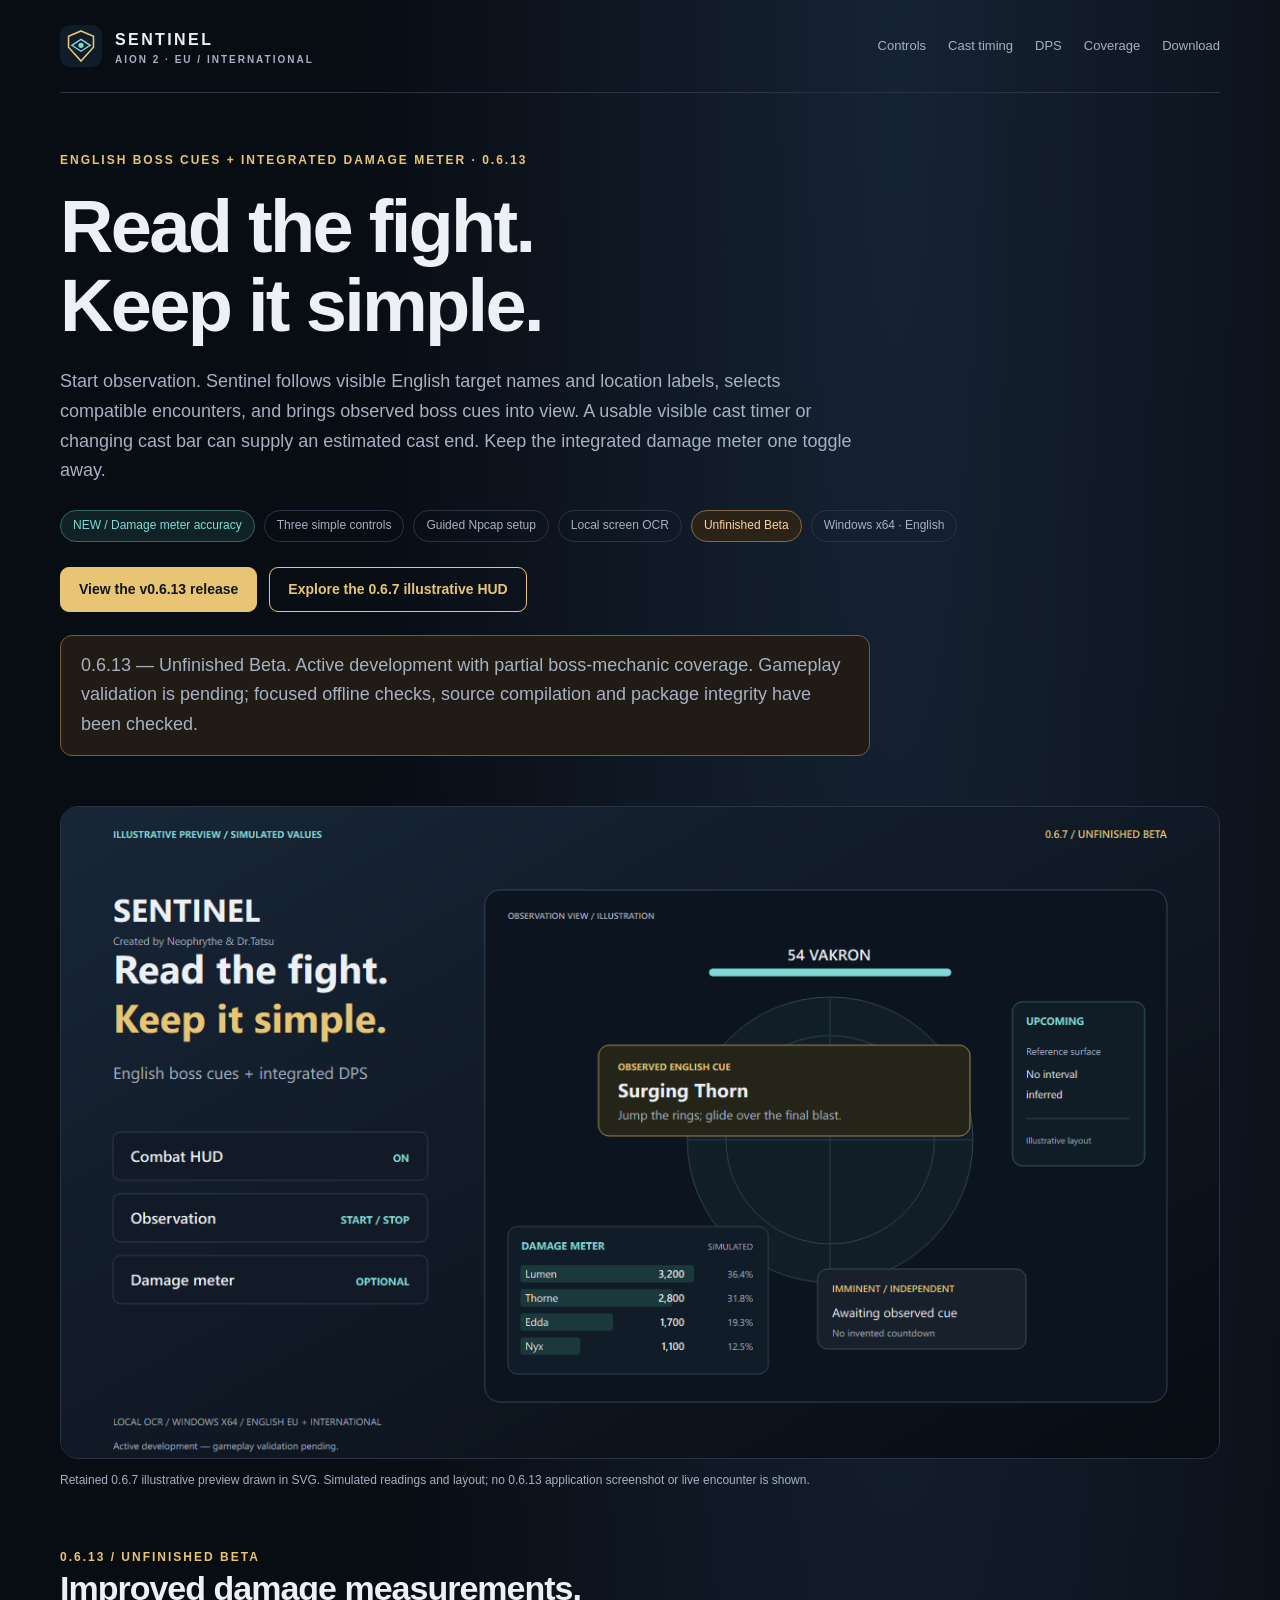
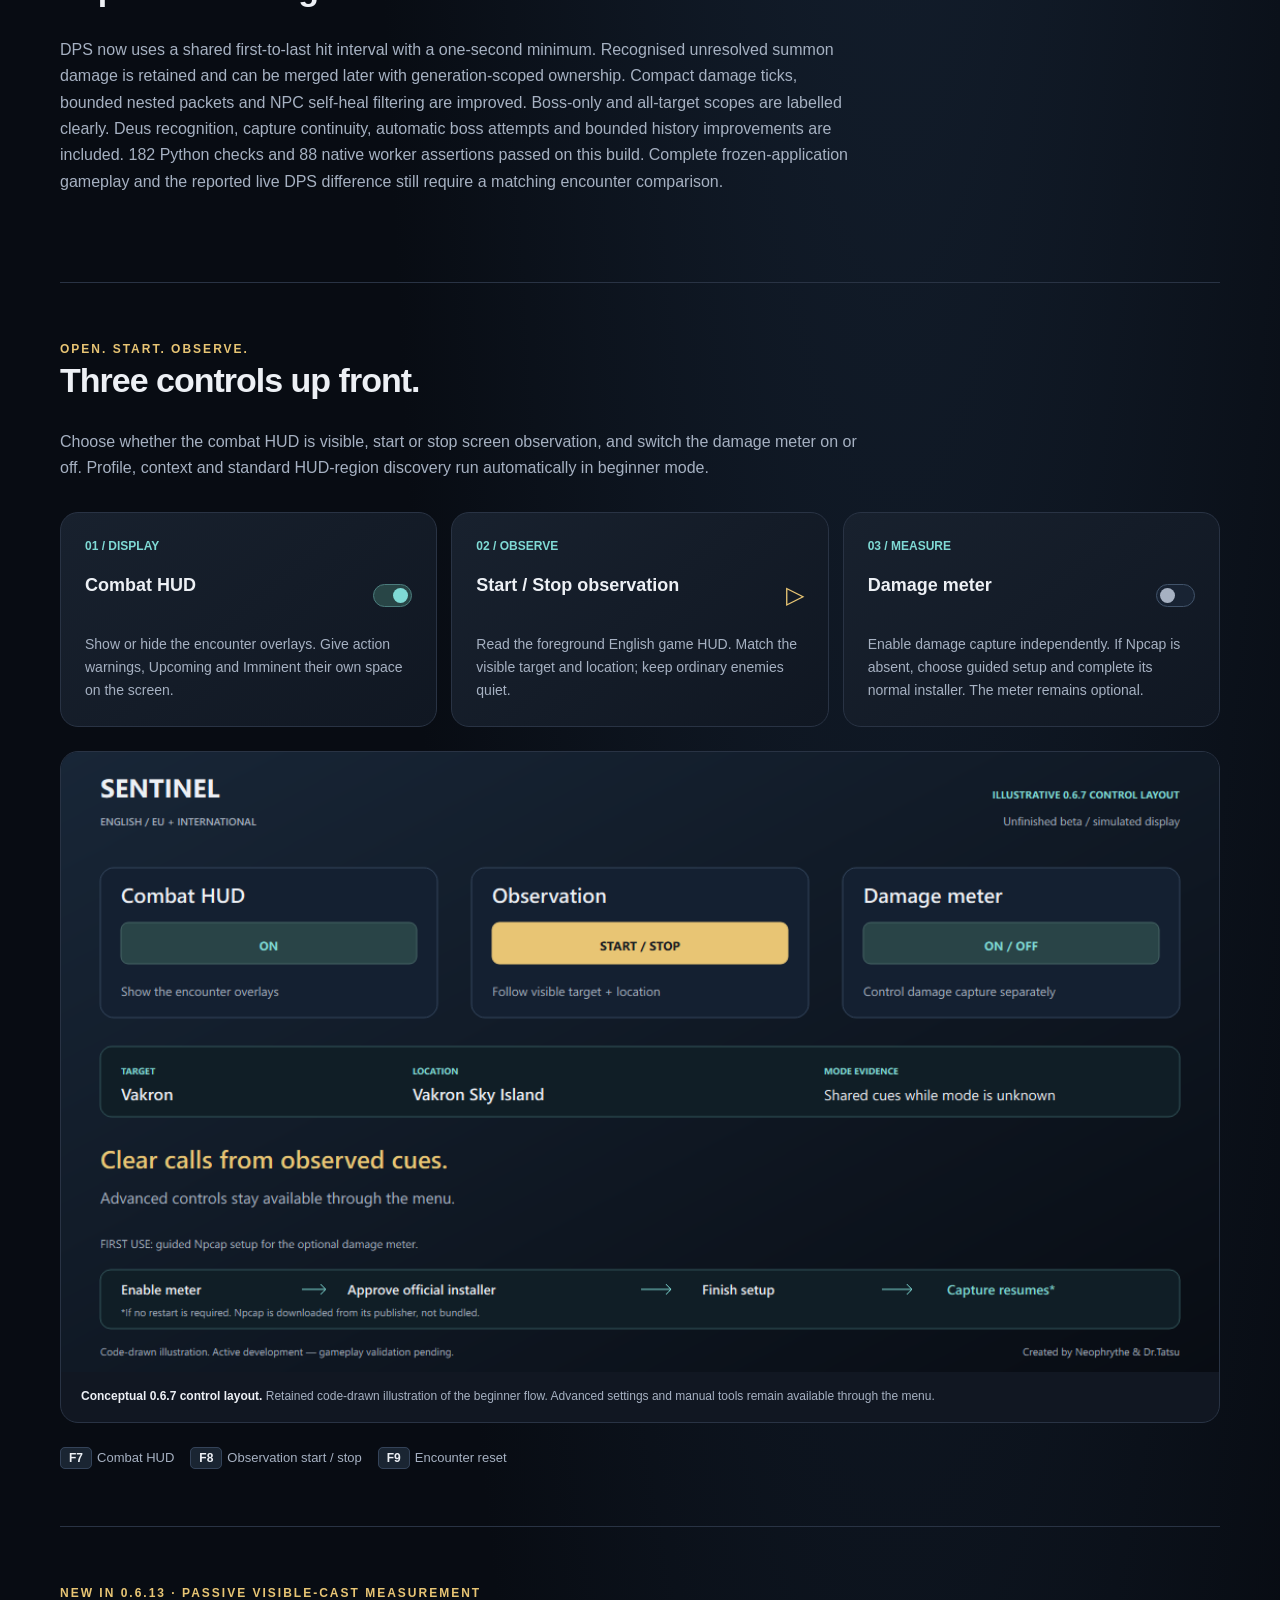
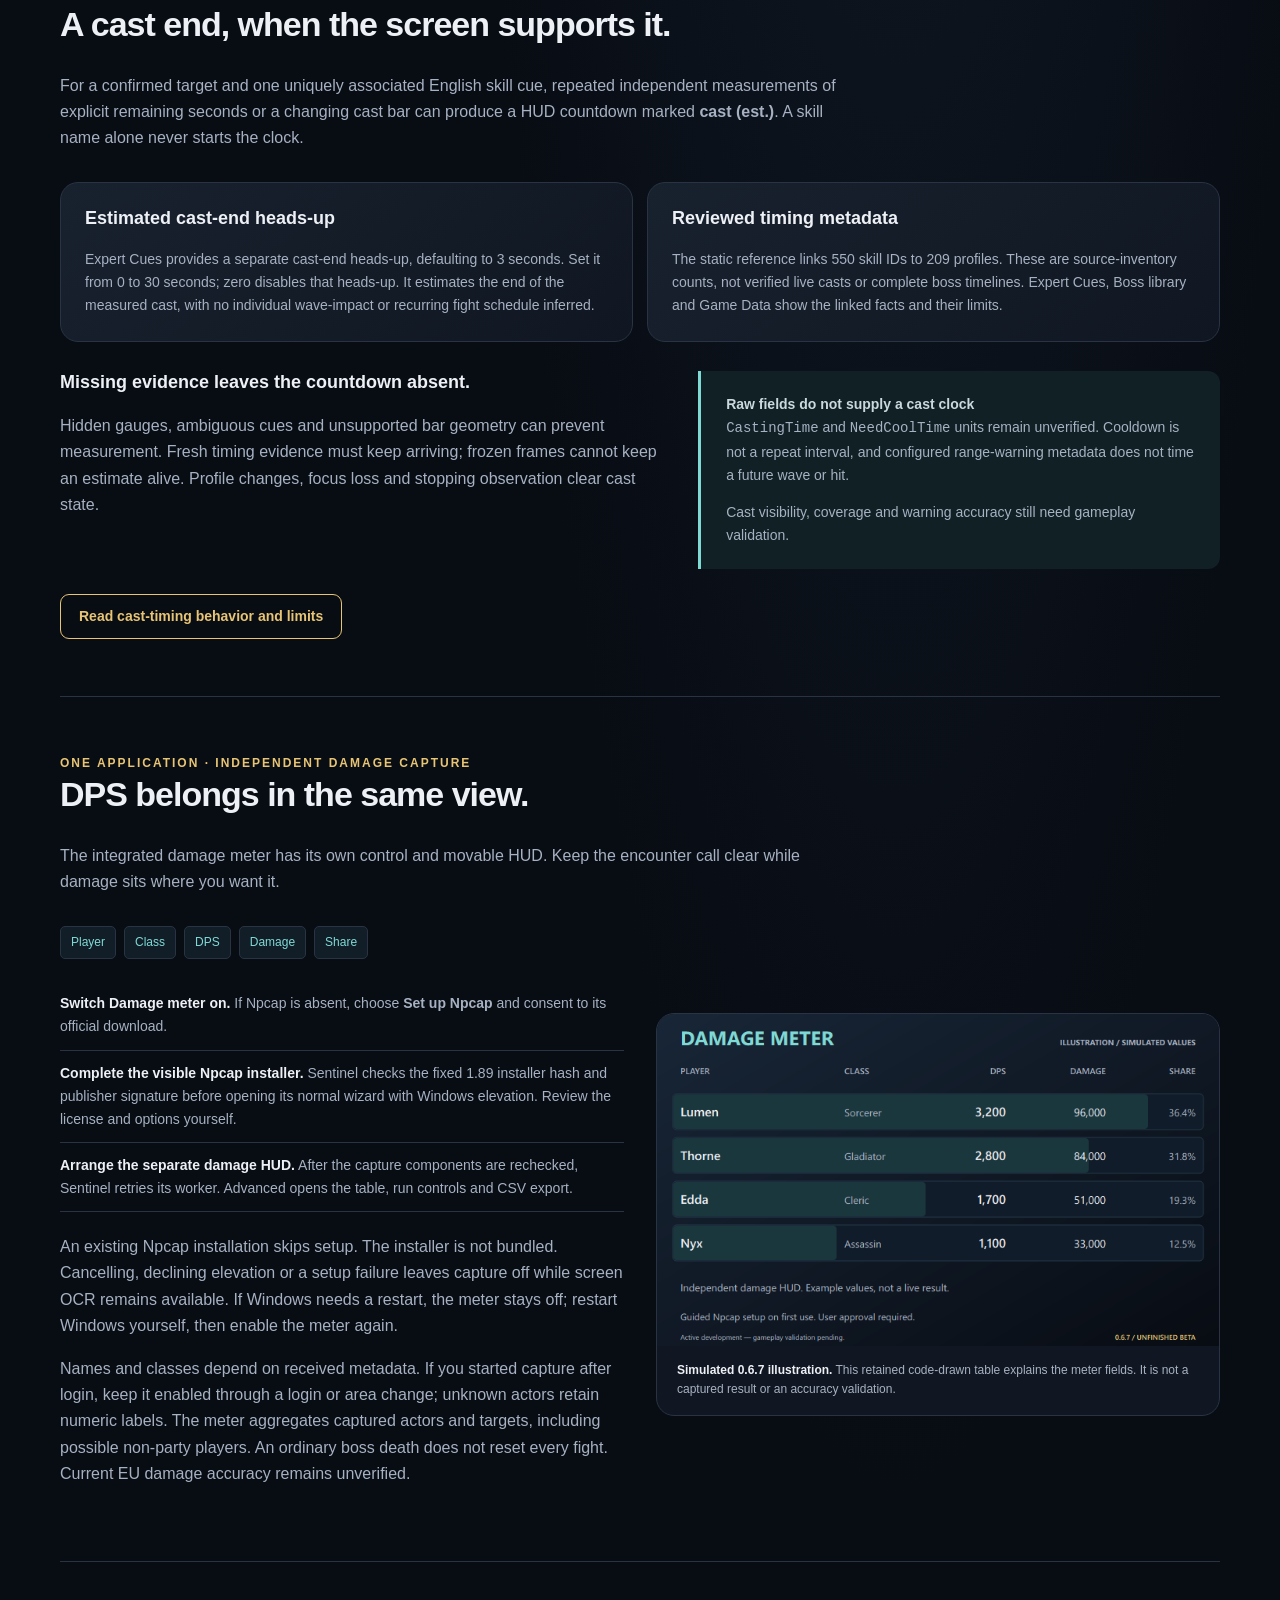
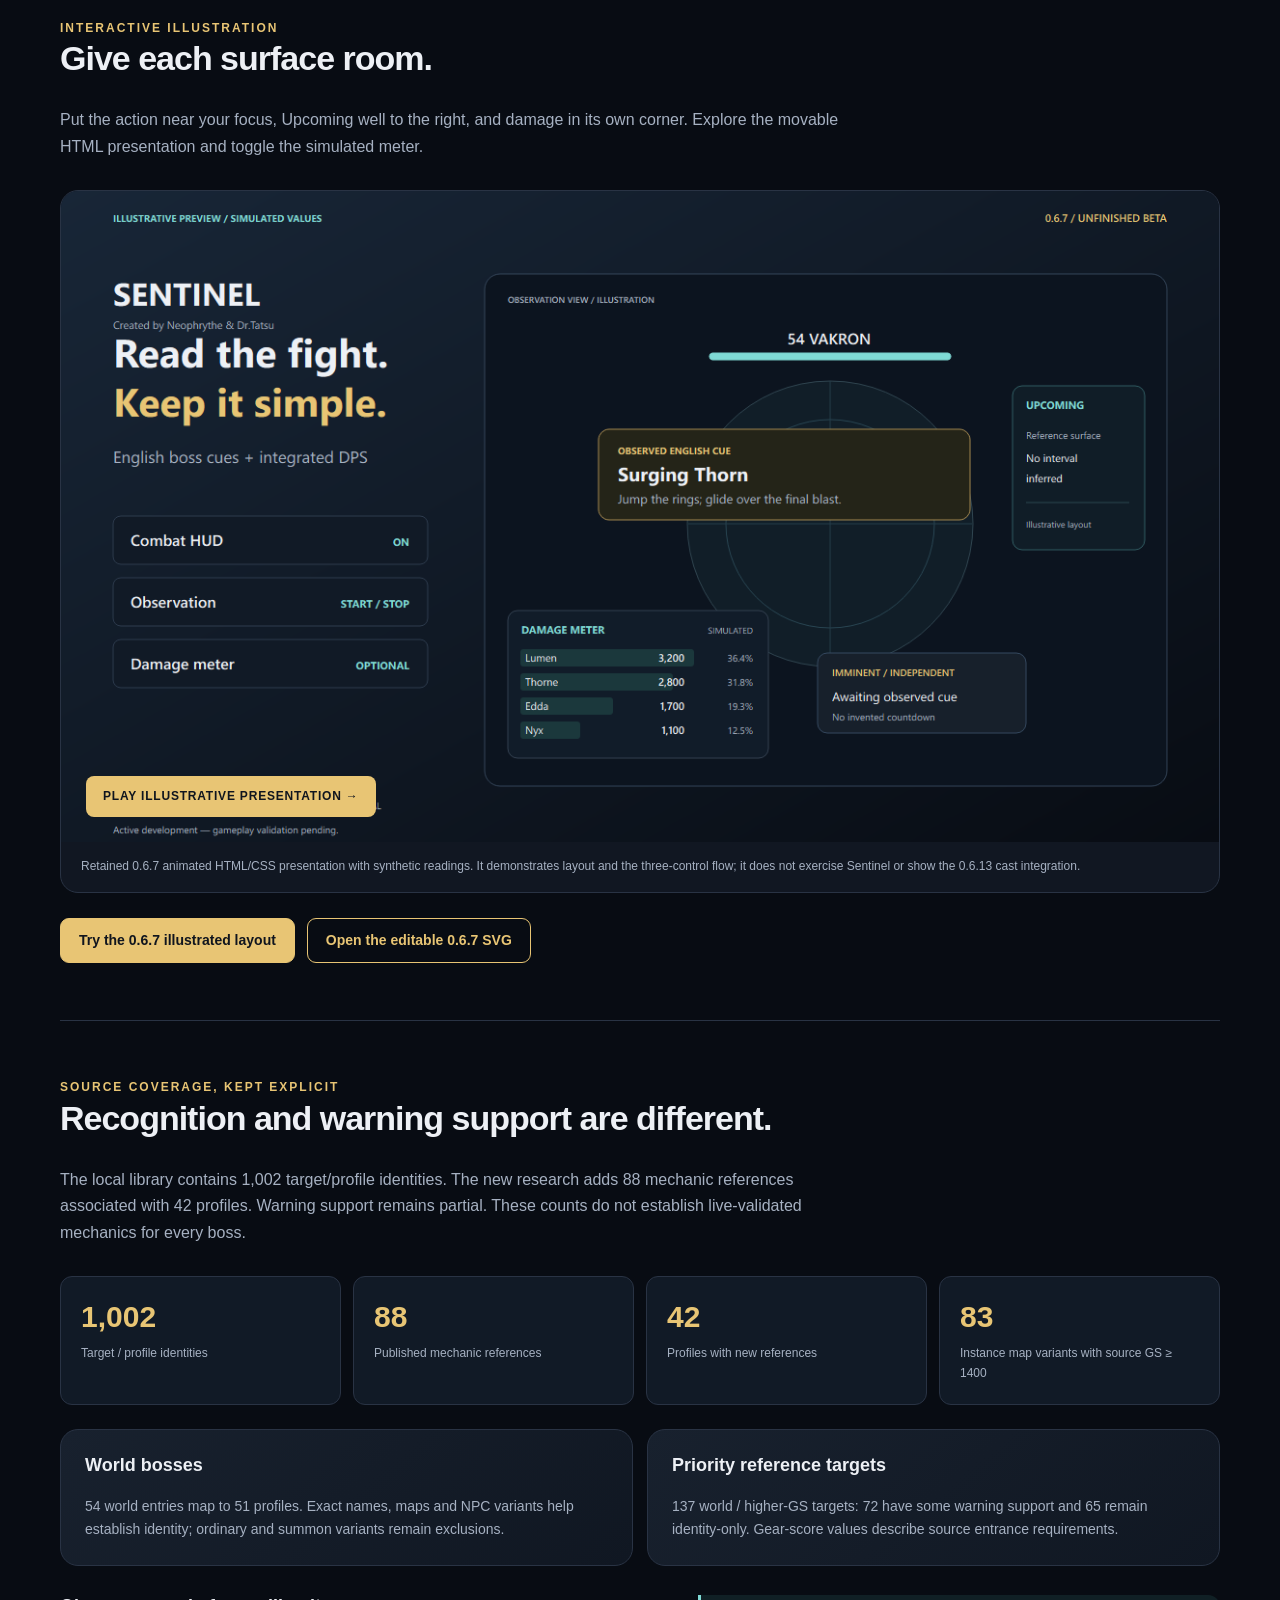
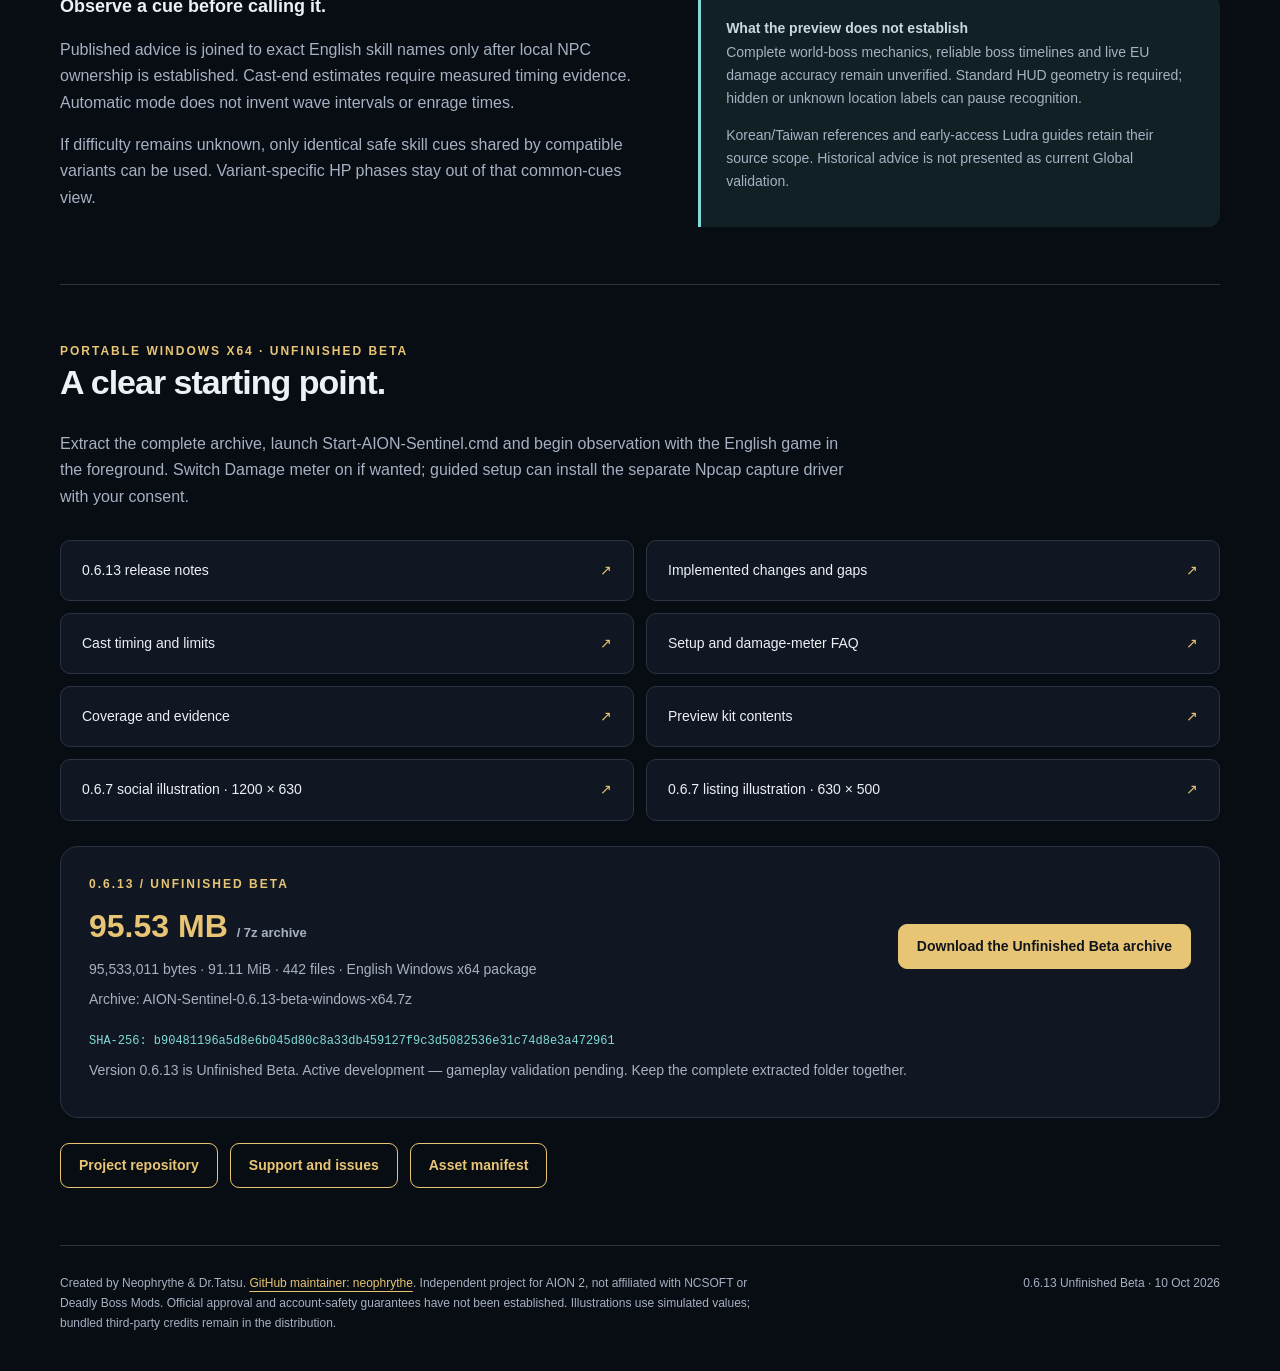
==== commit 13bde0f0: "Release Sentinel 0.6.13 Unfinished Beta" ====
--- a/docs/index.html
+++ b/docs/index.html
@@ -3,11 +3,11 @@
 <head>
   <meta charset="utf-8">
   <meta name="viewport" content="width=device-width,initial-scale=1">
-  <meta name="description" content="AION Sentinel 0.6.10 Unfinished Beta: English boss cues, visible-cast end estimates, optional DPS and guided Npcap setup. Created by Neophrythe &amp; Dr.Tatsu. Gameplay validation pending.">
-  <meta property="og:title" content="AION Sentinel 0.6.10 — Read the fight. Keep it simple.">
+  <meta name="description" content="AION Sentinel 0.6.13 Unfinished Beta: English boss cues, visible-cast end estimates, optional DPS and guided Npcap setup. Created by Neophrythe &amp; Dr.Tatsu. Gameplay validation pending.">
+  <meta property="og:title" content="AION Sentinel 0.6.13 — Read the fight. Keep it simple.">
   <meta property="og:description" content="English boss cues, measured cast-end estimates and optional DPS with guided Npcap setup. Unfinished Beta: partial coverage, gameplay validation pending.">
   <meta property="og:image" content="https://neophrythe.github.io/Aion-2-Sentinel-DBM-and-Damage-Meter-/v0.6.7/assets/sentinel-social.png">
-  <title>AION Sentinel 0.6.10 — Read the fight. Keep it simple.</title>
+  <title>AION Sentinel 0.6.13 — Read the fight. Keep it simple.</title>
   <link rel="icon" href="v0.6.7/assets/sentinel-icon.svg" type="image/svg+xml">
   <link rel="stylesheet" href="v0.6.7/assets/styles.css">
 </head>
@@ -19,16 +19,17 @@
   </header>
   <main id="top">
     <div class="intro">
-      <div class="eyebrow">English boss cues + integrated damage meter · 0.6.10</div>
+      <div class="eyebrow">English boss cues + integrated damage meter · 0.6.13</div>
       <h1>Read the fight.<br>Keep it simple.</h1>
       <p>Start observation. Sentinel follows visible English target names and location labels, selects compatible encounters, and brings observed boss cues into view. A usable visible cast timer or changing cast bar can supply an estimated cast end. Keep the integrated damage meter one toggle away.</p>
-      <div class="pill-row"><span class="pill new">NEW / Sourced mechanic references</span><span class="pill">Three simple controls</span><span class="pill">Guided Npcap setup</span><span class="pill">Local screen OCR</span><span class="pill warning">Unfinished Beta</span><span class="pill">Windows x64 · English</span></div>
-      <div class="actions"><a class="button" href="https://github.com/neophrythe/Aion-2-Sentinel-DBM-and-Damage-Meter-/releases/tag/v0.6.10">View the v0.6.10 release</a><a class="button secondary" href="v0.6.7/motion/index.html">Explore the 0.6.7 illustrative HUD</a></div>
-      <p class="status-note">0.6.10 — Unfinished Beta. Active development with partial boss-mechanic coverage. Gameplay validation is pending; source compilation and package integrity have been checked.</p>
+      <div class="pill-row"><span class="pill new">NEW / Damage meter accuracy</span><span class="pill">Three simple controls</span><span class="pill">Guided Npcap setup</span><span class="pill">Local screen OCR</span><span class="pill warning">Unfinished Beta</span><span class="pill">Windows x64 · English</span></div>
+      <div class="actions"><a class="button" href="https://github.com/neophrythe/Aion-2-Sentinel-DBM-and-Damage-Meter-/releases/tag/v0.6.13">View the v0.6.13 release</a><a class="button secondary" href="v0.6.7/motion/index.html">Explore the 0.6.7 illustrative HUD</a></div>
+      <p class="status-note">0.6.13 — Unfinished Beta. Active development with partial boss-mechanic coverage. Gameplay validation is pending; focused offline checks, source compilation and package integrity have been checked.</p>
     </div>
     <figure class="hero-art"><img src="v0.6.7/assets/sentinel-hero.png" alt="Code-drawn Sentinel illustration showing three controls, an observed boss cue and separate damage, Upcoming and Imminent surfaces" width="1200" height="675"></figure>
-    <p class="caption">Retained 0.6.7 illustrative preview drawn in SVG. Simulated readings and layout; no 0.6.10 application screenshot or live encounter is shown.</p>
+    <p class="caption">Retained 0.6.7 illustrative preview drawn in SVG. Simulated readings and layout; no 0.6.13 application screenshot or live encounter is shown.</p>
 
+    <section><div class="section-head"><div class="eyebrow">0.6.13 / Unfinished Beta</div><h2>Improved damage measurements.</h2><p>DPS now uses a shared first-to-last hit interval with a one-second minimum. Recognised unresolved summon damage is retained and can be merged later with generation-scoped ownership. Compact damage ticks, bounded nested packets and NPC self-heal filtering are improved. Boss-only and all-target scopes are labelled clearly. Deus recognition, capture continuity, automatic boss attempts and bounded history improvements are included. 182 Python checks and 88 native worker assertions passed on this build. Complete frozen-application gameplay and the reported live DPS difference still require a matching encounter comparison.</p></div></section>
     <section id="simple">
       <div class="section-head"><div class="eyebrow">Open. Start. Observe.</div><h2>Three controls up front.</h2><p>Choose whether the combat HUD is visible, start or stop screen observation, and switch the damage meter on or off. Profile, context and standard HUD-region discovery run automatically in beginner mode.</p></div>
       <div class="cards">
@@ -41,7 +42,7 @@
     </section>
 
     <section id="timing">
-      <div class="section-head"><div class="eyebrow">New in 0.6.10 · Passive visible-cast measurement</div><h2>A cast end, when the screen supports it.</h2><p>For a confirmed target and one uniquely associated English skill cue, repeated independent measurements of explicit remaining seconds or a changing cast bar can produce a HUD countdown marked <strong>cast (est.)</strong>. A skill name alone never starts the clock.</p></div>
+      <div class="section-head"><div class="eyebrow">New in 0.6.13 · Passive visible-cast measurement</div><h2>A cast end, when the screen supports it.</h2><p>For a confirmed target and one uniquely associated English skill cue, repeated independent measurements of explicit remaining seconds or a changing cast bar can produce a HUD countdown marked <strong>cast (est.)</strong>. A skill name alone never starts the clock.</p></div>
       <div class="detail-grid"><article class="card"><h3>Estimated cast-end heads-up</h3><p>Expert Cues provides a separate cast-end heads-up, defaulting to 3 seconds. Set it from 0 to 30 seconds; zero disables that heads-up. It estimates the end of the measured cast, with no individual wave-impact or recurring fight schedule inferred.</p></article><article class="card"><h3>Reviewed timing metadata</h3><p>The static reference links 550 skill IDs to 209 profiles. These are source-inventory counts, not verified live casts or complete boss timelines. Expert Cues, Boss library and Game Data show the linked facts and their limits.</p></article></div>
       <div class="scope" style="margin-top:29px"><div><h3>Missing evidence leaves the countdown absent.</h3><p>Hidden gauges, ambiguous cues and unsupported bar geometry can prevent measurement. Fresh timing evidence must keep arriving; frozen frames cannot keep an estimate alive. Profile changes, focus loss and stopping observation clear cast state.</p></div><aside class="note"><strong>Raw fields do not supply a cast clock</strong><p><code>CastingTime</code> and <code>NeedCoolTime</code> units remain unverified. Cooldown is not a repeat interval, and configured range-warning metadata does not time a future wave or hit.</p><p>Cast visibility, coverage and warning accuracy still need gameplay validation.</p></aside></div>
       <div class="actions"><a class="button secondary" href="CAST_TIMING.md">Read cast-timing behavior and limits</a></div>
@@ -60,7 +61,7 @@
 
     <section id="motion">
       <div class="section-head"><div class="eyebrow">Interactive illustration</div><h2>Give each surface room.</h2><p>Put the action near your focus, Upcoming well to the right, and damage in its own corner. Explore the movable HTML presentation and toggle the simulated meter.</p></div>
-      <figure class="shot"><a class="motion-poster" href="v0.6.7/motion/index.html"><img src="v0.6.7/assets/sentinel-hero.png" alt="Open the 0.6.7 interactive illustrated HUD layout; Upcoming sits well right of the action and DPS panels" width="1200" height="675" loading="lazy"></a><figcaption>Retained 0.6.7 animated HTML/CSS presentation with synthetic readings. It demonstrates layout and the three-control flow; it does not exercise Sentinel or show the 0.6.10 cast integration.</figcaption></figure>
+      <figure class="shot"><a class="motion-poster" href="v0.6.7/motion/index.html"><img src="v0.6.7/assets/sentinel-hero.png" alt="Open the 0.6.7 interactive illustrated HUD layout; Upcoming sits well right of the action and DPS panels" width="1200" height="675" loading="lazy"></a><figcaption>Retained 0.6.7 animated HTML/CSS presentation with synthetic readings. It demonstrates layout and the three-control flow; it does not exercise Sentinel or show the 0.6.13 cast integration.</figcaption></figure>
       <div class="actions"><a class="button" href="v0.6.7/motion/index.html">Try the 0.6.7 illustrated layout</a><a class="button secondary" href="v0.6.7/assets/sentinel-hero.svg">Open the editable 0.6.7 SVG</a></div>
     </section>
 
@@ -76,12 +77,12 @@
 
     <section id="release">
       <div class="section-head"><div class="eyebrow">Portable Windows x64 · Unfinished Beta</div><h2>A clear starting point.</h2><p>Extract the complete archive, launch Start-AION-Sentinel.cmd and begin observation with the English game in the foreground. Switch Damage meter on if wanted; guided setup can install the separate Npcap capture driver with your consent.</p></div>
-      <div class="documents"><a class="doc" href="copy/0.6.10/GITHUB_RELEASE_EN.md">0.6.10 release notes <span>↗</span></a><a class="doc" href="RELEASE_0.6.10_BETA.md">Implemented changes and gaps <span>↗</span></a><a class="doc" href="CAST_TIMING.md">Cast timing and limits <span>↗</span></a><a class="doc" href="copy/0.6.10/FAQ_EN.md">Setup and damage-meter FAQ <span>↗</span></a><a class="doc" href="copy/0.6.10/CLAIMS_AUDIT.md">Coverage and evidence <span>↗</span></a><a class="doc" href="README.md">Preview kit contents <span>↗</span></a><a class="doc" href="v0.6.7/assets/sentinel-social.png">0.6.7 social illustration · 1200 × 630 <span>↗</span></a><a class="doc" href="v0.6.7/assets/sentinel-itch-cover.png">0.6.7 listing illustration · 630 × 500 <span>↗</span></a></div>
-      <div class="release"><div class="package-row"><div><div class="eyebrow">0.6.10 / Unfinished Beta</div><div class="size">95.29 MB <small>/ 7z archive</small></div><p>95,292,144 bytes · 90.88 MiB · 433 files · English Windows x64 package</p><p>Archive: AION-Sentinel-0.6.10-beta-windows-x64.7z</p></div><div class="actions" style="margin-top:0"><a class="button" href="https://github.com/neophrythe/Aion-2-Sentinel-DBM-and-Damage-Meter-/releases/download/v0.6.10/AION-Sentinel-0.6.10-beta-windows-x64.7z">Download the Unfinished Beta archive</a></div></div><code class="checksum">SHA-256: 8aa341143ef8ce79a0d585ca4acc409b6992c9c083f33b46de4db1fad1cc0743</code><p>Version 0.6.10 is Unfinished Beta. Active development — gameplay validation pending. Keep the complete extracted folder together.</p></div>
+      <div class="documents"><a class="doc" href="copy/0.6.13/GITHUB_RELEASE_EN.md">0.6.13 release notes <span>↗</span></a><a class="doc" href="RELEASE_0.6.13_BETA.md">Implemented changes and gaps <span>↗</span></a><a class="doc" href="CAST_TIMING.md">Cast timing and limits <span>↗</span></a><a class="doc" href="copy/0.6.13/FAQ_EN.md">Setup and damage-meter FAQ <span>↗</span></a><a class="doc" href="copy/0.6.13/CLAIMS_AUDIT.md">Coverage and evidence <span>↗</span></a><a class="doc" href="README.md">Preview kit contents <span>↗</span></a><a class="doc" href="v0.6.7/assets/sentinel-social.png">0.6.7 social illustration · 1200 × 630 <span>↗</span></a><a class="doc" href="v0.6.7/assets/sentinel-itch-cover.png">0.6.7 listing illustration · 630 × 500 <span>↗</span></a></div>
+      <div class="release"><div class="package-row"><div><div class="eyebrow">0.6.13 / Unfinished Beta</div><div class="size">95.53 MB <small>/ 7z archive</small></div><p>95,533,011 bytes · 91.11 MiB · 442 files · English Windows x64 package</p><p>Archive: AION-Sentinel-0.6.13-beta-windows-x64.7z</p></div><div class="actions" style="margin-top:0"><a class="button" href="https://github.com/neophrythe/Aion-2-Sentinel-DBM-and-Damage-Meter-/releases/download/v0.6.13/AION-Sentinel-0.6.13-beta-windows-x64.7z">Download the Unfinished Beta archive</a></div></div><code class="checksum">SHA-256: b90481196a5d8e6b045d80c8a33db459127f9c3d5082536e31c74d8e3a472961</code><p>Version 0.6.13 is Unfinished Beta. Active development — gameplay validation pending. Keep the complete extracted folder together.</p></div>
       <div class="actions"><a class="button secondary" href="https://github.com/neophrythe/Aion-2-Sentinel-DBM-and-Damage-Meter-">Project repository</a><a class="button secondary" href="https://github.com/neophrythe/Aion-2-Sentinel-DBM-and-Damage-Meter-/issues">Support and issues</a><a class="button secondary" href="ASSET_MANIFEST.json">Asset manifest</a></div>
     </section>
   </main>
-  <footer><p>Created by Neophrythe &amp; Dr.Tatsu. <a href="https://github.com/neophrythe">GitHub maintainer: neophrythe</a>. Independent project for AION 2, not affiliated with NCSOFT or Deadly Boss Mods. Official approval and account-safety guarantees have not been established. Illustrations use simulated values; bundled third-party credits remain in the distribution.</p><span>0.6.10 Unfinished Beta · 10 Oct 2026</span></footer>
+  <footer><p>Created by Neophrythe &amp; Dr.Tatsu. <a href="https://github.com/neophrythe">GitHub maintainer: neophrythe</a>. Independent project for AION 2, not affiliated with NCSOFT or Deadly Boss Mods. Official approval and account-safety guarantees have not been established. Illustrations use simulated values; bundled third-party credits remain in the distribution.</p><span>0.6.13 Unfinished Beta · 10 Oct 2026</span></footer>
 </div>
 </body>
 </html>
